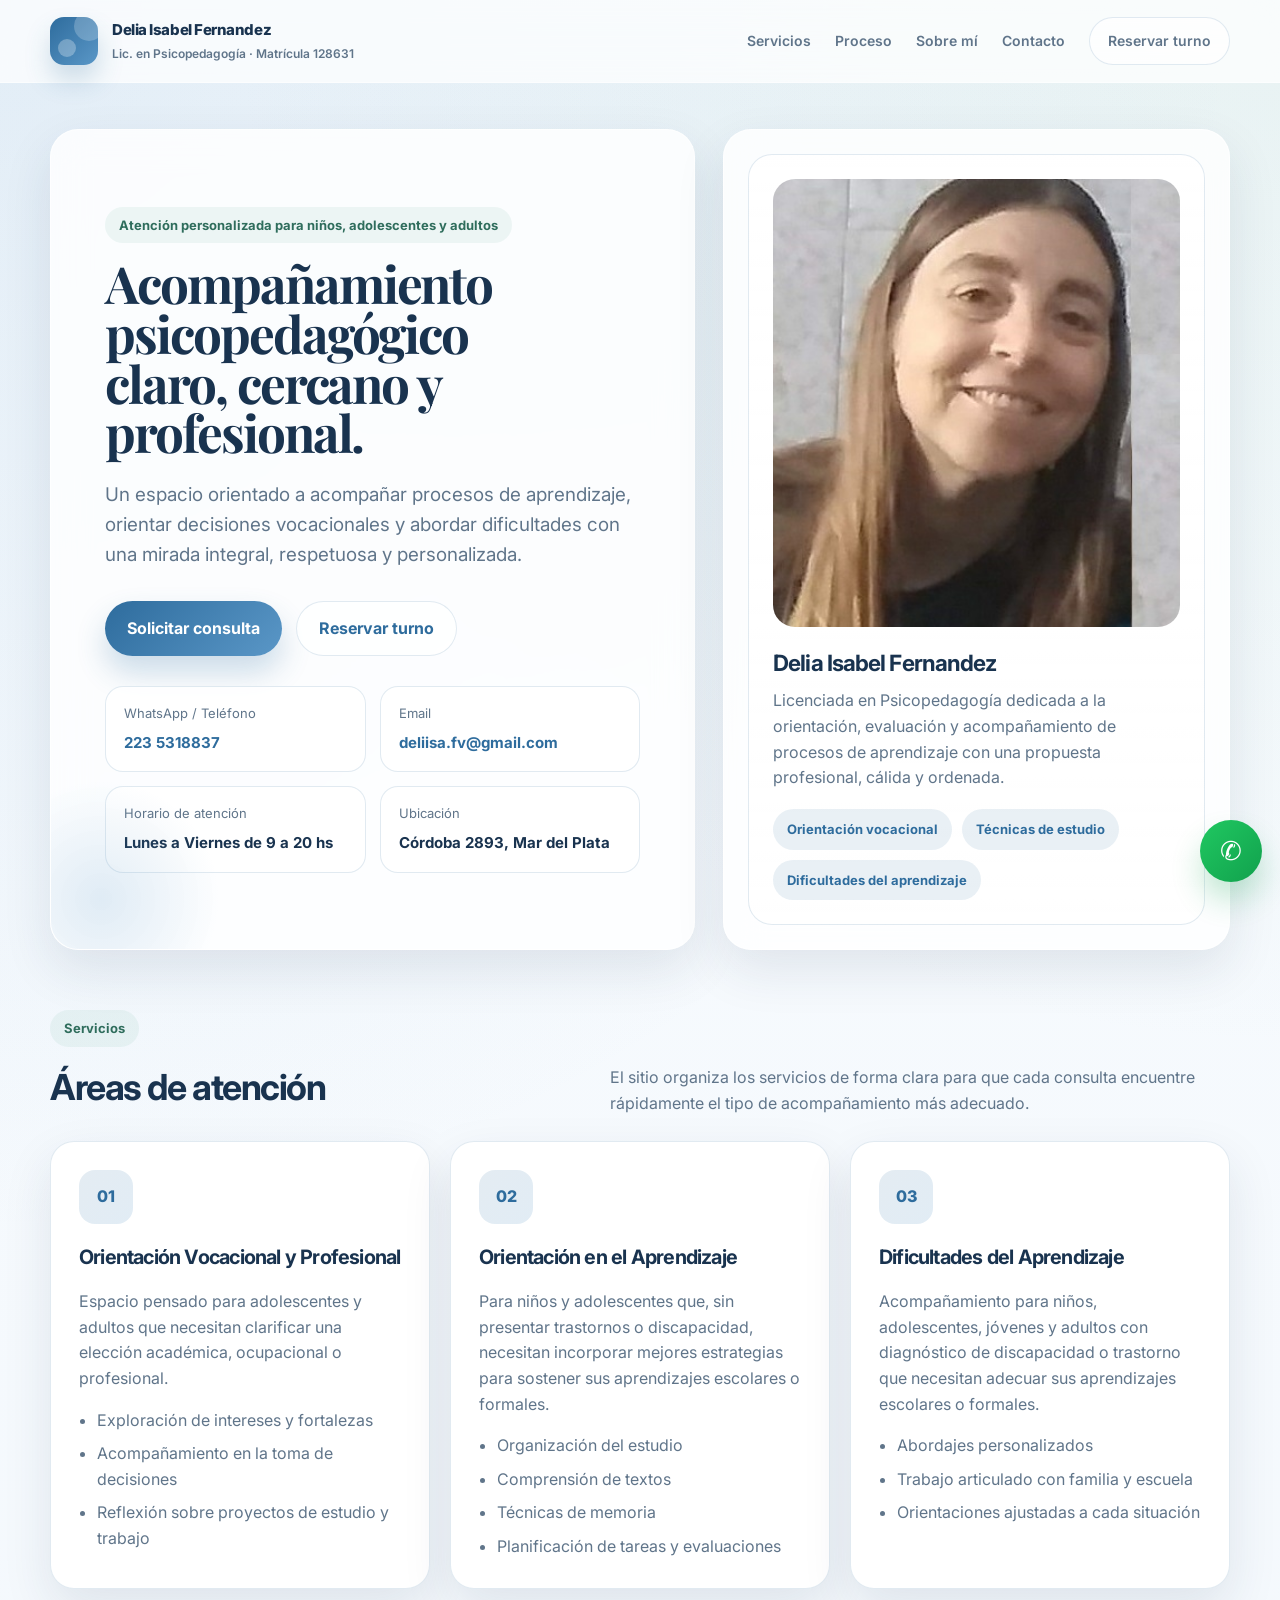
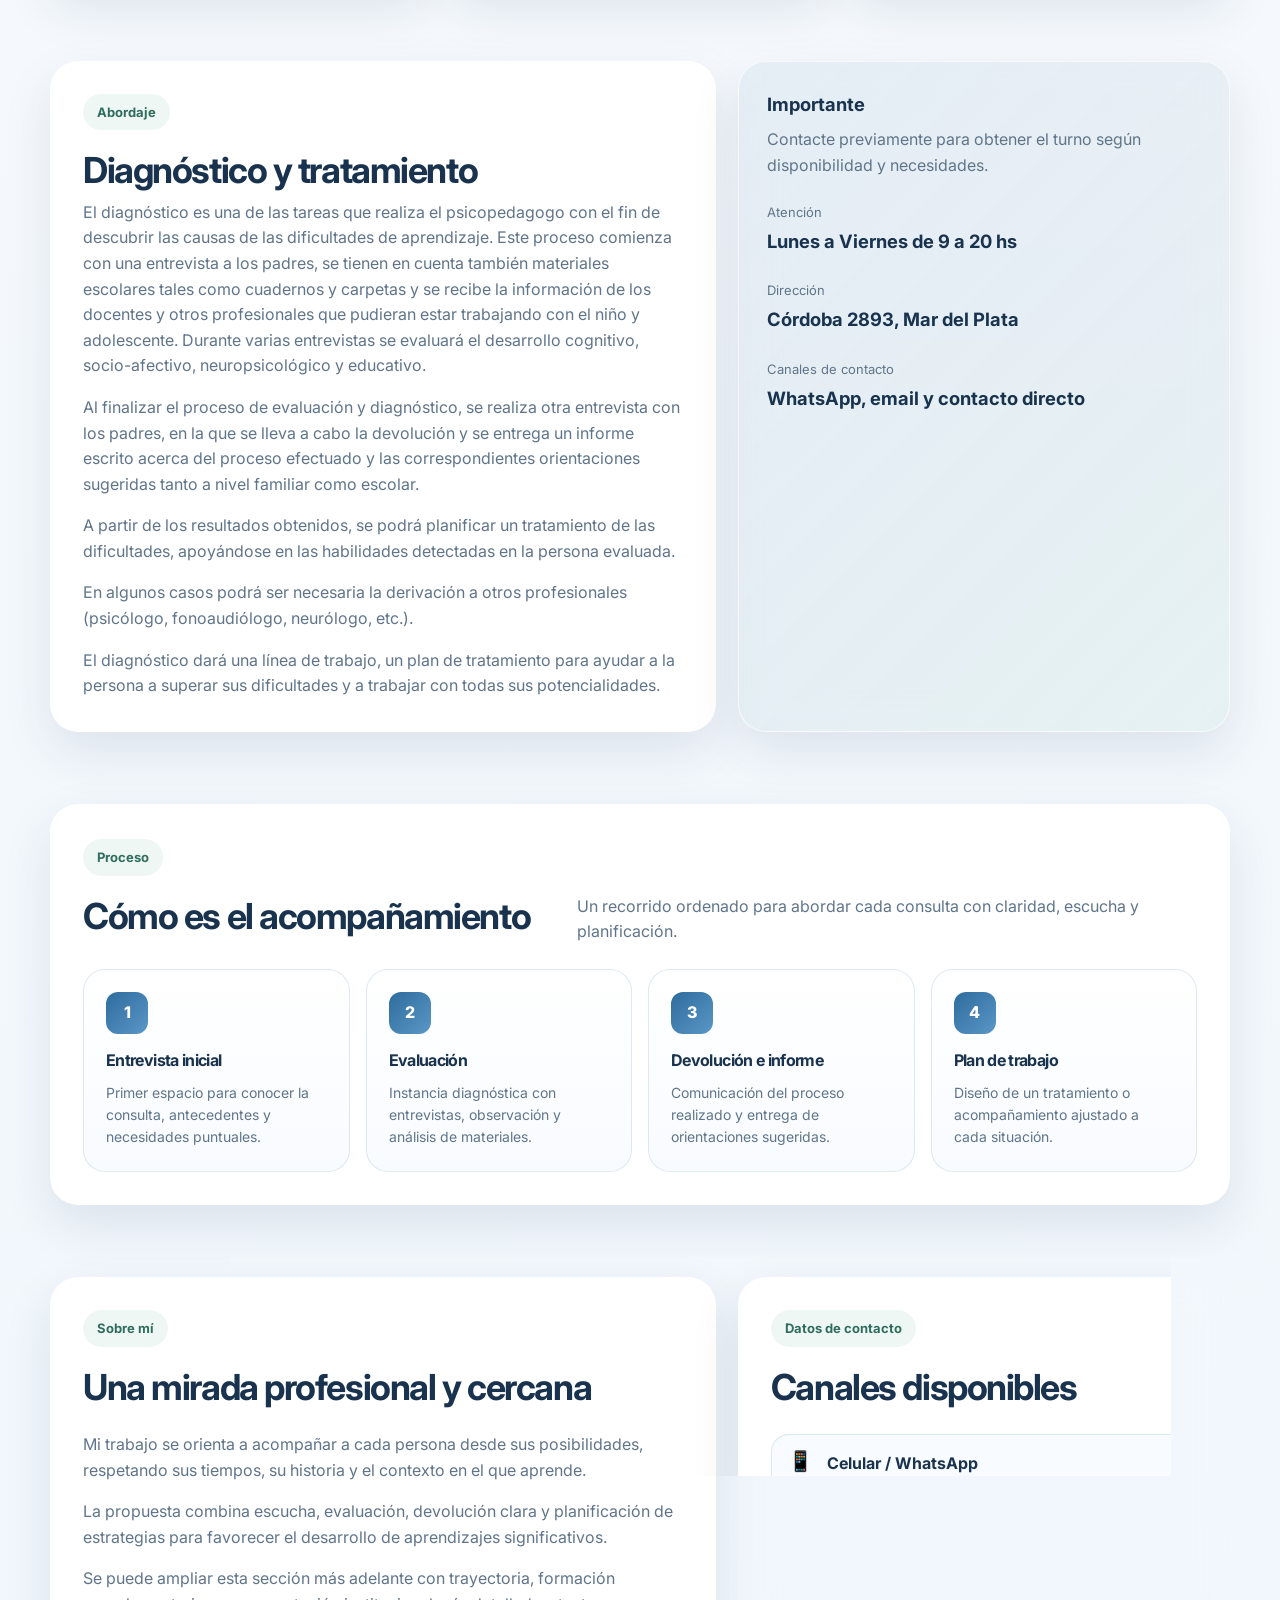
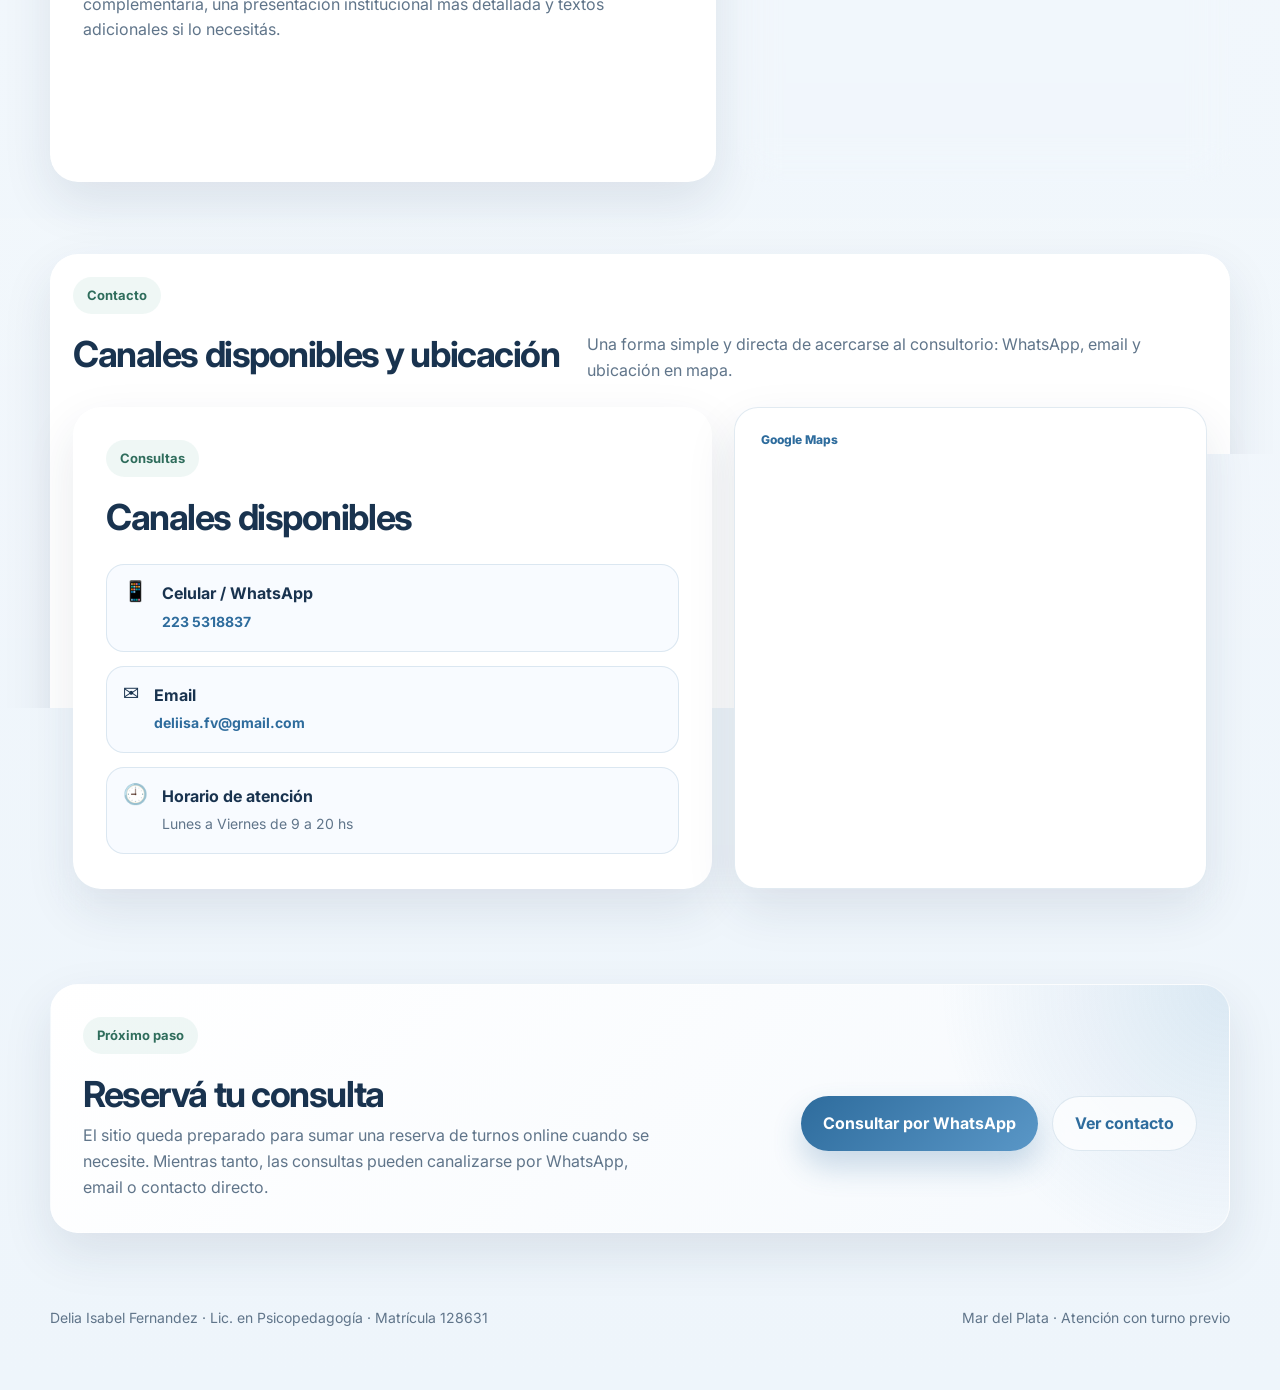
==== index.html @ 18516ccf "Add files via upload" ====
<!DOCTYPE html>
<html lang="es">
<head>
  <meta charset="UTF-8" />
  <meta name="viewport" content="width=device-width, initial-scale=1.0" />
  <title>Delia Isabel Fernandez | Lic. en Psicopedagogía</title>
  <meta name="description" content="Lic. en Psicopedagogía. Orientación vocacional, orientación en el aprendizaje y acompañamiento en dificultades del aprendizaje en Mar del Plata." />
  <link rel="preconnect" href="https://fonts.googleapis.com">
  <link rel="preconnect" href="https://fonts.gstatic.com" crossorigin>
  <link href="https://fonts.googleapis.com/css2?family=Inter:wght@400;500;600;700;800&family=Playfair+Display:wght@600;700&display=swap" rel="stylesheet">
  <link rel="stylesheet" href="style.css" />
</head>
<body>
  <header class="topbar">
    <div class="container topbar__inner">
      <a href="#inicio" class="brand">
        <span class="brand__mark" aria-hidden="true"></span>
        <span class="brand__text">
          <strong>Delia Isabel Fernandez</strong>
          <small>Lic. en Psicopedagogía · Matrícula 128631</small>
        </span>
      </a>

      <nav class="nav">
        <a href="#servicios">Servicios</a>
        <a href="#proceso">Proceso</a>
        <a href="#sobre-mi">Sobre mí</a>
        <a href="#contacto">Contacto</a>
        <a href="#turnos" class="btn-outline btn-outline--sm">Reservar turno</a>
      </nav>

      <button class="menu-toggle" type="button" aria-label="Abrir menú">☰</button>
    </div>

    <div class="mobile-nav">
      <a href="#servicios">Servicios</a>
      <a href="#proceso">Proceso</a>
      <a href="#sobre-mi">Sobre mí</a>
      <a href="#contacto">Contacto</a>
      <a href="#turnos">Reservar turno</a>
    </div>
  </header>

  <main>
    <section class="hero" id="inicio">
      <div class="container hero__grid">
        <div class="hero__content reveal">
          <span class="eyebrow">Atención personalizada para niños, adolescentes y adultos</span>
          <h1>Acompañamiento psicopedagógico claro, cercano y profesional.</h1>
          <p class="lead">
            Un espacio orientado a acompañar procesos de aprendizaje, orientar decisiones vocacionales
            y abordar dificultades con una mirada integral, respetuosa y personalizada.
          </p>

          <div class="hero__actions">
            <a class="btn" href="#contacto">Solicitar consulta</a>
            <a class="btn-outline" id="turnos" href="https://wa.me/542235318837?text=Hola%2C%20quisiera%20consultar%20por%20un%20turno." target="_blank" rel="noopener noreferrer">Reservar turno</a>
          </div>

          <div class="hero__quick">
            <div class="quick-item">
              <span>WhatsApp / Teléfono</span>
              <strong><a href="https://wa.me/542235318837?text=Hola%2C%20quisiera%20hacer%20una%20consulta." target="_blank" rel="noopener noreferrer">223 5318837</a></strong>
            </div>
            <div class="quick-item">
              <span>Email</span>
              <strong><a href="mailto:deliisa.fv@gmail.com">deliisa.fv@gmail.com</a></strong>
            </div>
            <div class="quick-item">
              <span>Horario de atención</span>
              <strong>Lunes a Viernes de 9 a 20 hs</strong>
            </div>
            <div class="quick-item">
              <span>Ubicación</span>
              <strong>Córdoba 2893, Mar del Plata</strong>
            </div>
          </div>
        </div>

        <aside class="hero__card reveal">
          <div class="profile">
            <div class="profile__photo">
              <img src="foto-delia.jpg" alt="Foto de Delia Isabel Fernandez" />
            </div>

            <div>
              <h2>Delia Isabel Fernandez</h2>
              <p>
                Licenciada en Psicopedagogía dedicada a la orientación, evaluación y acompañamiento
                de procesos de aprendizaje con una propuesta profesional, cálida y ordenada.
              </p>
            </div>

            <div class="badges">
              <span class="badge">Orientación vocacional</span>
              <span class="badge">Técnicas de estudio</span>
              <span class="badge">Dificultades del aprendizaje</span>
            </div>
          </div>
        </aside>
      </div>
    </section>

    <section id="servicios" class="section">
      <div class="container">
        <div class="section-head reveal">
          <div>
            <span class="section-kicker">Servicios</span>
            <h2>Áreas de atención</h2>
          </div>
          <p>
            El sitio organiza los servicios de forma clara para que cada consulta encuentre rápidamente
            el tipo de acompañamiento más adecuado.
          </p>
        </div>

        <div class="cards">
          <article class="card reveal">
            <div class="card__icon">01</div>
            <h3>Orientación Vocacional y Profesional</h3>
            <p>
              Espacio pensado para adolescentes y adultos que necesitan clarificar una elección
              académica, ocupacional o profesional.
            </p>
            <ul>
              <li>Exploración de intereses y fortalezas</li>
              <li>Acompañamiento en la toma de decisiones</li>
              <li>Reflexión sobre proyectos de estudio y trabajo</li>
            </ul>
          </article>

          <article class="card reveal">
            <div class="card__icon">02</div>
            <h3>Orientación en el Aprendizaje</h3>
            <p>
              Para niños y adolescentes que, sin presentar trastornos o discapacidad, necesitan
              incorporar mejores estrategias para sostener sus aprendizajes escolares o formales.
            </p>
            <ul>
              <li>Organización del estudio</li>
              <li>Comprensión de textos</li>
              <li>Técnicas de memoria</li>
              <li>Planificación de tareas y evaluaciones</li>
            </ul>
          </article>

          <article class="card reveal">
            <div class="card__icon">03</div>
            <h3>Dificultades del Aprendizaje</h3>
            <p>
              Acompañamiento para niños, adolescentes, jóvenes y adultos con diagnóstico de
              discapacidad o trastorno que necesitan adecuar sus aprendizajes escolares o formales.
            </p>
            <ul>
              <li>Abordajes personalizados</li>
              <li>Trabajo articulado con familia y escuela</li>
              <li>Orientaciones ajustadas a cada situación</li>
            </ul>
          </article>
        </div>
      </div>
    </section>

    <section class="section section--soft">
      <div class="container diagnostico">
        <article class="panel reveal">
          <span class="section-kicker">Abordaje</span>
          <h2>Diagnóstico y tratamiento</h2>

          <p>
            El diagnóstico es una de las tareas que realiza el psicopedagogo con el fin de descubrir
            las causas de las dificultades de aprendizaje. Este proceso comienza con una entrevista a
            los padres, se tienen en cuenta también materiales escolares tales como cuadernos y carpetas
            y se recibe la información de los docentes y otros profesionales que pudieran estar trabajando
            con el niño y adolescente. Durante varias entrevistas se evaluará el desarrollo cognitivo,
            socio-afectivo, neuropsicológico y educativo.
          </p>

          <p>
            Al finalizar el proceso de evaluación y diagnóstico, se realiza otra entrevista con los padres,
            en la que se lleva a cabo la devolución y se entrega un informe escrito acerca del proceso efectuado
            y las correspondientes orientaciones sugeridas tanto a nivel familiar como escolar.
          </p>

          <p>
            A partir de los resultados obtenidos, se podrá planificar un tratamiento de las dificultades,
            apoyándose en las habilidades detectadas en la persona evaluada.
          </p>

          <p>
            En algunos casos podrá ser necesaria la derivación a otros profesionales
            (psicólogo, fonoaudiólogo, neurólogo, etc.).
          </p>

          <p class="mb-0">
            El diagnóstico dará una línea de trabajo, un plan de tratamiento para ayudar a la persona a
            superar sus dificultades y a trabajar con todas sus potencialidades.
          </p>
        </article>

        <aside class="note reveal">
          <strong>Importante</strong>
          <p>
            Contacte previamente para obtener el turno según disponibilidad y necesidades.
          </p>

          <div class="mini-list">
            <div>
              <span>Atención</span>
              <strong>Lunes a Viernes de 9 a 20 hs</strong>
            </div>
            <div>
              <span>Dirección</span>
              <strong>Córdoba 2893, Mar del Plata</strong>
            </div>
            <div>
              <span>Canales de contacto</span>
              <strong>WhatsApp, email y contacto directo</strong>
            </div>
          </div>
        </aside>
      </div>
    </section>

    <section id="proceso" class="section">
      <div class="container process reveal">
        <div class="section-head">
          <div>
            <span class="section-kicker">Proceso</span>
            <h2>Cómo es el acompañamiento</h2>
          </div>
          <p>
            Un recorrido ordenado para abordar cada consulta con claridad, escucha y planificación.
          </p>
        </div>

        <div class="steps">
          <article class="step">
            <div class="step__num">1</div>
            <h3>Entrevista inicial</h3>
            <p>Primer espacio para conocer la consulta, antecedentes y necesidades puntuales.</p>
          </article>
          <article class="step">
            <div class="step__num">2</div>
            <h3>Evaluación</h3>
            <p>Instancia diagnóstica con entrevistas, observación y análisis de materiales.</p>
          </article>
          <article class="step">
            <div class="step__num">3</div>
            <h3>Devolución e informe</h3>
            <p>Comunicación del proceso realizado y entrega de orientaciones sugeridas.</p>
          </article>
          <article class="step">
            <div class="step__num">4</div>
            <h3>Plan de trabajo</h3>
            <p>Diseño de un tratamiento o acompañamiento ajustado a cada situación.</p>
          </article>
        </div>
      </div>
    </section>

    <section id="sobre-mi" class="section">
      <div class="container about-grid">
        <article class="about-card reveal">
          <span class="section-kicker">Sobre mí</span>
          <h2>Una mirada profesional y cercana</h2>
          <p>
            Mi trabajo se orienta a acompañar a cada persona desde sus posibilidades, respetando sus tiempos,
            su historia y el contexto en el que aprende.
          </p>
          <p>
            La propuesta combina escucha, evaluación, devolución clara y planificación de estrategias para
            favorecer el desarrollo de aprendizajes significativos.
          </p>
          <p class="mb-0">
            Se puede ampliar esta sección más adelante con trayectoria, formación complementaria,
            una presentación institucional más detallada y textos adicionales si lo necesitás.
          </p>
        </article>

        <article class="contact-card reveal">
          <span class="section-kicker">Datos de contacto</span>
          <h2>Canales disponibles</h2>
          <div class="contact-list">
            <div class="contact-item">
              <div class="contact-item__icon">📱</div>
              <div>
                <strong>Celular / WhatsApp</strong>
                <span><a href="https://wa.me/542235318837?text=Hola%2C%20quisiera%20hacer%20una%20consulta." target="_blank" rel="noopener noreferrer">223 5318837</a></span>
              </div>
            </div>

            <div class="contact-item">
              <div class="contact-item__icon">✉️</div>
              <div>
                <strong>Email</strong>
                <span><a href="mailto:deliisa.fv@gmail.com">deliisa.fv@gmail.com</a></span>
              </div>
            </div>

            <div class="contact-item">
              <div class="contact-item__icon">📍</div>
              <div>
                <strong>Dirección</strong>
                <span>Córdoba 2893, Mar del Plata, Buenos Aires, Argentina</span>
              </div>
            </div>
          </div>
        </article>
      </div>
    </section>

    <section id="contacto" class="section section--soft">
      <div class="container contact-wrap reveal">
        <div class="section-head">
          <div>
            <span class="section-kicker">Contacto</span>
            <h2>Canales disponibles y ubicación</h2>
          </div>
          <p>
            Una forma simple y directa de acercarse al consultorio: WhatsApp, email y ubicación en mapa.
          </p>
        </div>

        <div class="contact-grid">
          <div class="contact-card contact-card--full">
            <span class="section-kicker">Consultas</span>
            <h2>Canales disponibles</h2>
            <div class="contact-list">
              <div class="contact-item">
                <div class="contact-item__icon">📱</div>
                <div>
                  <strong>Celular / WhatsApp</strong>
                  <span><a href="https://wa.me/542235318837?text=Hola%2C%20quisiera%20hacer%20una%20consulta." target="_blank" rel="noopener noreferrer">223 5318837</a></span>
                </div>
              </div>

              <div class="contact-item">
                <div class="contact-item__icon">✉️</div>
                <div>
                  <strong>Email</strong>
                  <span><a href="mailto:deliisa.fv@gmail.com">deliisa.fv@gmail.com</a></span>
                </div>
              </div>

              <div class="contact-item">
                <div class="contact-item__icon">🕘</div>
                <div>
                  <strong>Horario de atención</strong>
                  <span>Lunes a Viernes de 9 a 20 hs</span>
                </div>
              </div>
            </div>
          </div>

          <div class="map-card">
            <div class="embed-label">Google Maps</div>
            <iframe
              title="Ubicación en Google Maps"
              loading="lazy"
              referrerpolicy="no-referrer-when-downgrade"
              src="https://www.google.com/maps?q=C%C3%B3rdoba%202893%2C%20Mar%20del%20Plata%2C%20Buenos%20Aires%2C%20Argentina&z=16&output=embed">
            </iframe>
          </div>
        </div>
      </div>
    </section>

    <section class="section">
      <div class="container cta reveal">
        <div>
          <span class="section-kicker">Próximo paso</span>
          <h2>Reservá tu consulta</h2>
          <p>
            El sitio queda preparado para sumar una reserva de turnos online cuando se necesite.
            Mientras tanto, las consultas pueden canalizarse por WhatsApp, email o contacto directo.
          </p>
        </div>

        <div class="cta__actions">
          <a class="btn" href="https://wa.me/542235318837?text=Hola%2C%20quisiera%20consultar%20por%20un%20turno." target="_blank" rel="noopener noreferrer">Consultar por WhatsApp</a>
          <a class="btn-outline" href="#contacto">Ver contacto</a>
        </div>
      </div>
    </section>
  </main>

  <footer class="footer">
    <div class="container footer__inner">
      <p>Delia Isabel Fernandez · Lic. en Psicopedagogía · Matrícula 128631</p>
      <p>Mar del Plata · Atención con turno previo</p>
    </div>
  </footer>

  <a class="wa-float" href="https://wa.me/542235318837?text=Hola%2C%20quisiera%20hacer%20una%20consulta." target="_blank" rel="noopener noreferrer" aria-label="WhatsApp">
    ✆
  </a>

  <script src="script.js"></script>
</body>
</html>
---- style.css ----
:root {
  --bg: #f6f9fd;
  --bg-soft: #eef4fb;
  --surface: rgba(255, 255, 255, 0.82);
  --surface-strong: #ffffff;
  --text: #19334f;
  --muted: #60758a;
  --primary: #2e6c9d;
  --primary-2: #5a97c7;
  --accent: #9dcabf;
  --border: rgba(46, 108, 157, 0.14);
  --shadow: 0 20px 50px rgba(25, 51, 79, 0.10);
  --radius-xl: 28px;
  --radius-lg: 22px;
  --radius-md: 16px;
  --container: 1180px;
}

* { box-sizing: border-box; }
html { scroll-behavior: smooth; }

body {
  margin: 0;
  font-family: "Inter", system-ui, sans-serif;
  color: var(--text);
  line-height: 1.6;
  background:
    radial-gradient(circle at top left, rgba(90, 151, 199, 0.14), transparent 26%),
    radial-gradient(circle at top right, rgba(157, 202, 191, 0.18), transparent 22%),
    linear-gradient(180deg, #f8fbfe 0%, #eef5fb 100%);
  overflow-x: hidden;
}

img { max-width: 100%; display: block; }
a { color: inherit; text-decoration: none; }

.container {
  width: min(calc(100% - 32px), var(--container));
  margin: 0 auto;
}

.topbar {
  position: sticky;
  top: 0;
  z-index: 90;
  backdrop-filter: blur(18px);
  background: rgba(255, 255, 255, 0.72);
  border-bottom: 1px solid rgba(255, 255, 255, 0.5);
}

.topbar__inner {
  min-height: 82px;
  display: flex;
  align-items: center;
  justify-content: space-between;
  gap: 18px;
}

.brand {
  display: flex;
  align-items: center;
  gap: 14px;
}

.brand__mark {
  width: 48px;
  height: 48px;
  border-radius: 14px;
  background: linear-gradient(135deg, var(--primary), var(--primary-2));
  box-shadow: 0 15px 26px rgba(46, 108, 157, 0.22);
  position: relative;
  overflow: hidden;
  flex: 0 0 auto;
}

.brand__mark::before,
.brand__mark::after {
  content: "";
  position: absolute;
  border-radius: 999px;
  background: rgba(255, 255, 255, 0.82);
}

.brand__mark::before {
  width: 30px;
  height: 30px;
  right: -6px;
  top: -6px;
  opacity: 0.26;
}

.brand__mark::after {
  width: 18px;
  height: 18px;
  left: 8px;
  bottom: 8px;
  opacity: 0.34;
}

.brand__text strong {
  display: block;
  font-size: 15px;
  font-weight: 800;
  letter-spacing: -0.03em;
}

.brand__text small {
  display: block;
  margin-top: 2px;
  color: var(--muted);
  font-weight: 600;
  font-size: 12px;
}

.nav {
  display: flex;
  align-items: center;
  gap: 24px;
}

.nav a {
  color: var(--muted);
  font-size: 14px;
  font-weight: 600;
  transition: color 0.25s ease, transform 0.25s ease;
}

.nav a:hover {
  color: var(--primary);
  transform: translateY(-1px);
}

.menu-toggle {
  display: none;
  border: 0;
  background: rgba(46, 108, 157, 0.08);
  color: var(--primary);
  width: 44px;
  height: 44px;
  border-radius: 14px;
  font-size: 22px;
  cursor: pointer;
}

.mobile-nav {
  display: none;
  padding: 0 16px 16px;
  gap: 10px;
  flex-direction: column;
}

.mobile-nav a {
  padding: 12px 14px;
  border-radius: 14px;
  background: rgba(255, 255, 255, 0.7);
  color: var(--muted);
  font-weight: 600;
  border: 1px solid var(--border);
}

.mobile-nav.is-open { display: flex; }

.hero { padding: 46px 0 24px; }

.hero__grid {
  display: grid;
  grid-template-columns: 1.12fr 0.88fr;
  gap: 28px;
  align-items: stretch;
}

.hero__content,
.hero__card,
.panel,
.process,
.about-card,
.contact-card,
.contact-wrap,
.cta,
.note {
  border-radius: var(--radius-xl);
  border: 1px solid rgba(255, 255, 255, 0.66);
  box-shadow: var(--shadow);
  backdrop-filter: blur(18px);
}

.hero__content,
.hero__card {
  background: var(--surface);
}

.hero__content {
  padding: 54px;
  position: relative;
  overflow: hidden;
  min-height: 610px;
  display: flex;
  flex-direction: column;
  justify-content: center;
}

.hero__content::before {
  content: "";
  position: absolute;
  width: 240px;
  height: 240px;
  left: -70px;
  bottom: -70px;
  background: radial-gradient(circle, rgba(90, 151, 199, 0.18), transparent 70%);
  pointer-events: none;
}

.hero__card { padding: 24px; }

.eyebrow,
.section-kicker {
  display: inline-flex;
  align-items: center;
  width: fit-content;
  gap: 8px;
  border-radius: 999px;
  padding: 8px 14px;
  background: rgba(157, 202, 191, 0.16);
  color: #2f6d5c;
  font-weight: 700;
  font-size: 13px;
}

.section-kicker { margin-bottom: 12px; }

h1, h2, h3 { letter-spacing: -0.04em; }

h1 {
  margin: 16px 0 0;
  font-family: "Playfair Display", serif;
  font-size: clamp(2.3rem, 4vw, 4.5rem);
  line-height: 0.97;
  max-width: 11ch;
}

.lead {
  margin: 22px 0 0;
  font-size: clamp(1rem, 1.5vw, 1.18rem);
  color: var(--muted);
  max-width: 61ch;
}

.hero__actions,
.cta__actions {
  display: flex;
  flex-wrap: wrap;
  gap: 14px;
  margin-top: 30px;
}

.btn,
.btn-outline {
  display: inline-flex;
  justify-content: center;
  align-items: center;
  gap: 10px;
  padding: 14px 22px;
  border-radius: 999px;
  font-weight: 700;
  transition: transform 0.25s ease, box-shadow 0.25s ease, background 0.25s ease;
  cursor: pointer;
}

.btn {
  color: #fff;
  background: linear-gradient(135deg, var(--primary), var(--primary-2));
  box-shadow: 0 16px 30px rgba(46, 108, 157, 0.24);
}

.btn-outline {
  color: var(--primary);
  border: 1px solid var(--border);
  background: rgba(255, 255, 255, 0.7);
}

.btn:hover,
.btn-outline:hover { transform: translateY(-2px); }

.btn-outline--sm { padding: 12px 18px; }

.hero__quick {
  display: grid;
  grid-template-columns: repeat(2, minmax(0, 1fr));
  gap: 14px;
  margin-top: 30px;
}

.quick-item {
  background: rgba(255, 255, 255, 0.74);
  border: 1px solid var(--border);
  border-radius: 18px;
  padding: 16px 18px;
}

.quick-item span {
  display: block;
  color: var(--muted);
  font-size: 13px;
  margin-bottom: 6px;
}

.quick-item strong {
  font-size: 15px;
  line-height: 1.4;
}

.quick-item a,
.contact-item a {
  color: var(--primary);
  font-weight: 700;
}

.profile {
  height: 100%;
  border-radius: 24px;
  border: 1px solid var(--border);
  background: linear-gradient(180deg, rgba(255,255,255,0.9), rgba(255,255,255,0.78));
  padding: 24px;
  display: flex;
  flex-direction: column;
  gap: 18px;
}

.profile__photo {
  aspect-ratio: 4 / 4.4;
  border-radius: 22px;
  overflow: hidden;
  background: linear-gradient(180deg, rgba(46,108,157,0.10), rgba(157,202,191,0.10));
}

.profile__photo img {
  width: 100%;
  height: 100%;
  object-fit: cover;
}

.profile h2 {
  margin: 0;
  font-size: 1.4rem;
}

.profile p {
  margin: 8px 0 0;
  color: var(--muted);
}

.badges {
  display: flex;
  flex-wrap: wrap;
  gap: 10px;
}

.badge {
  padding: 10px 14px;
  border-radius: 999px;
  font-size: 13px;
  font-weight: 700;
  color: var(--primary);
  background: rgba(46, 108, 157, 0.10);
}

.section { padding: 36px 0; }

.section--soft {
  background: linear-gradient(180deg, rgba(255,255,255,0.08), rgba(255,255,255,0));
}

.section-head {
  display: flex;
  justify-content: space-between;
  align-items: end;
  gap: 20px;
  margin-bottom: 24px;
}

.section-head h2,
.panel h2,
.about-card h2,
.contact-card h2,
.cta h2 {
  margin: 0;
  font-size: clamp(1.85rem, 2.8vw, 2.8rem);
}

.section-head p {
  margin: 0;
  color: var(--muted);
  max-width: 62ch;
}

.cards {
  display: grid;
  grid-template-columns: repeat(3, minmax(0, 1fr));
  gap: 20px;
}

.card {
  background: var(--surface-strong);
  border: 1px solid var(--border);
  border-radius: 24px;
  box-shadow: var(--shadow);
  padding: 28px;
  transition: transform 0.28s ease, box-shadow 0.28s ease;
}

.card:hover {
  transform: translateY(-6px);
  box-shadow: 0 22px 48px rgba(25, 51, 79, 0.12);
}

.card__icon {
  width: 54px;
  height: 54px;
  border-radius: 16px;
  display: grid;
  place-items: center;
  margin-bottom: 18px;
  background: linear-gradient(135deg, rgba(46,108,157,0.13), rgba(90,151,199,0.18));
  color: var(--primary);
  font-weight: 800;
}

.card h3 {
  margin: 0 0 10px;
  font-size: 1.24rem;
}

.card p,
.card li,
.panel p,
.about-card p,
.contact-card p,
.cta p,
.note p {
  color: var(--muted);
}

.card ul {
  margin: 14px 0 0;
  padding-left: 18px;
  display: grid;
  gap: 8px;
}

.diagnostico,
.about-grid,
.contact-grid {
  display: grid;
  grid-template-columns: 1.15fr 0.85fr;
  gap: 22px;
}

.panel,
.process,
.about-card,
.contact-card,
.contact-wrap,
.cta,
.note {
  background: var(--surface-strong);
}

.panel,
.process,
.about-card,
.contact-card,
.cta { padding: 32px; }

.panel p { margin: 0 0 16px; }

.note {
  background: linear-gradient(135deg, rgba(46,108,157,0.08), rgba(157,202,191,0.14));
  padding: 28px;
}

.note strong {
  display: block;
  font-size: 1.15rem;
  margin-bottom: 8px;
}

.note p {
  margin: 0;
}

.mini-list {
  display: grid;
  gap: 16px;
  margin-top: 24px;
}

.mini-list span {
  display: block;
  color: var(--muted);
  font-size: 13px;
  margin-bottom: 4px;
}

.process { padding-top: 34px; }

.steps {
  display: grid;
  grid-template-columns: repeat(4, minmax(0, 1fr));
  gap: 16px;
  margin-top: 20px;
}

.step {
  padding: 22px;
  border-radius: 22px;
  background: linear-gradient(180deg, #ffffff, #f8fbff);
  border: 1px solid var(--border);
}

.step__num {
  width: 42px;
  height: 42px;
  border-radius: 12px;
  display: grid;
  place-items: center;
  background: linear-gradient(135deg, var(--primary), var(--primary-2));
  color: white;
  font-weight: 800;
  margin-bottom: 14px;
}

.step h3 {
  margin: 0 0 8px;
  font-size: 1rem;
}

.step p {
  margin: 0;
  color: var(--muted);
  font-size: 14px;
}

.contact-list {
  display: grid;
  gap: 14px;
  margin-top: 18px;
}

.contact-item {
  display: flex;
  gap: 14px;
  align-items: start;
  padding: 16px;
  border-radius: 18px;
  background: #f8fbff;
  border: 1px solid var(--border);
}

.contact-item__icon {
  font-size: 20px;
  line-height: 1;
}

.contact-item strong {
  display: block;
  margin-bottom: 2px;
}

.contact-item span {
  color: var(--muted);
  font-size: 14px;
}

.contact-wrap { padding: 22px; }

.map-card {
  position: relative;
  border-radius: 24px;
  overflow: hidden;
  border: 1px solid var(--border);
  box-shadow: var(--shadow);
  background: white;
}

.contact-card--full {
  height: 100%;
}

.embed-label {
  position: absolute;
  top: 14px;
  left: 14px;
  z-index: 2;
  padding: 8px 12px;
  border-radius: 999px;
  background: rgba(255,255,255,0.92);
  color: var(--primary);
  font-size: 12px;
  font-weight: 800;
}

.map-card iframe {
  width: 100%;
  height: 100%;
  min-height: 480px;
  border: 0;
  display: block;
}

.cta {
  display: flex;
  justify-content: space-between;
  align-items: center;
  gap: 24px;
  background:
    radial-gradient(circle at right top, rgba(90,151,199,0.18), transparent 24%),
    linear-gradient(135deg, #ffffff, #f5f9fd);
}

.cta p {
  margin: 0;
  max-width: 58ch;
}

.footer { padding: 24px 0 46px; }

.footer__inner {
  display: flex;
  justify-content: space-between;
  gap: 18px;
  flex-wrap: wrap;
  color: var(--muted);
  font-size: 14px;
}

.reveal {
  opacity: 0;
  transform: translateY(28px);
  transition: opacity 0.75s ease, transform 0.75s ease;
}

.reveal.is-visible {
  opacity: 1;
  transform: translateY(0);
}

.wa-float {
  position: fixed;
  right: 18px;
  bottom: 18px;
  width: 62px;
  height: 62px;
  border-radius: 50%;
  z-index: 60;
  background: linear-gradient(135deg, #20c861, #11a14d);
  color: white;
  display: grid;
  place-items: center;
  font-size: 26px;
  box-shadow: 0 18px 30px rgba(17, 161, 77, 0.24);
}

.mb-0 { margin-bottom: 0 !important; }

@media (max-width: 1080px) {
  .hero__grid,
  .cards,
  .diagnostico,
  .about-grid,
  .contact-grid,
  .steps {
    grid-template-columns: 1fr;
  }

  .hero__content { min-height: auto; }

  .map-card iframe { min-height: 420px; }

  .cta {
    flex-direction: column;
    align-items: flex-start;
  }
}

@media (max-width: 860px) {
  .nav { display: none; }

  .menu-toggle {
    display: inline-grid;
    place-items: center;
  }

  .hero__content,
  .hero__card,
  .panel,
  .process,
  .about-card,
  .contact-card,
  .cta,
  .note { padding: 24px; }

  .section-head {
    flex-direction: column;
    align-items: flex-start;
  }
}

@media (max-width: 640px) {
  .hero { padding-top: 24px; }

  .topbar__inner { min-height: 74px; }

  .hero__quick { grid-template-columns: 1fr; }

  h1 { max-width: 100%; }

  .btn,
  .btn-outline { width: 100%; }

  .hero__actions,
  .cta__actions { flex-direction: column; }

  .footer__inner { flex-direction: column; }

  .map-card iframe { min-height: 360px; }
}
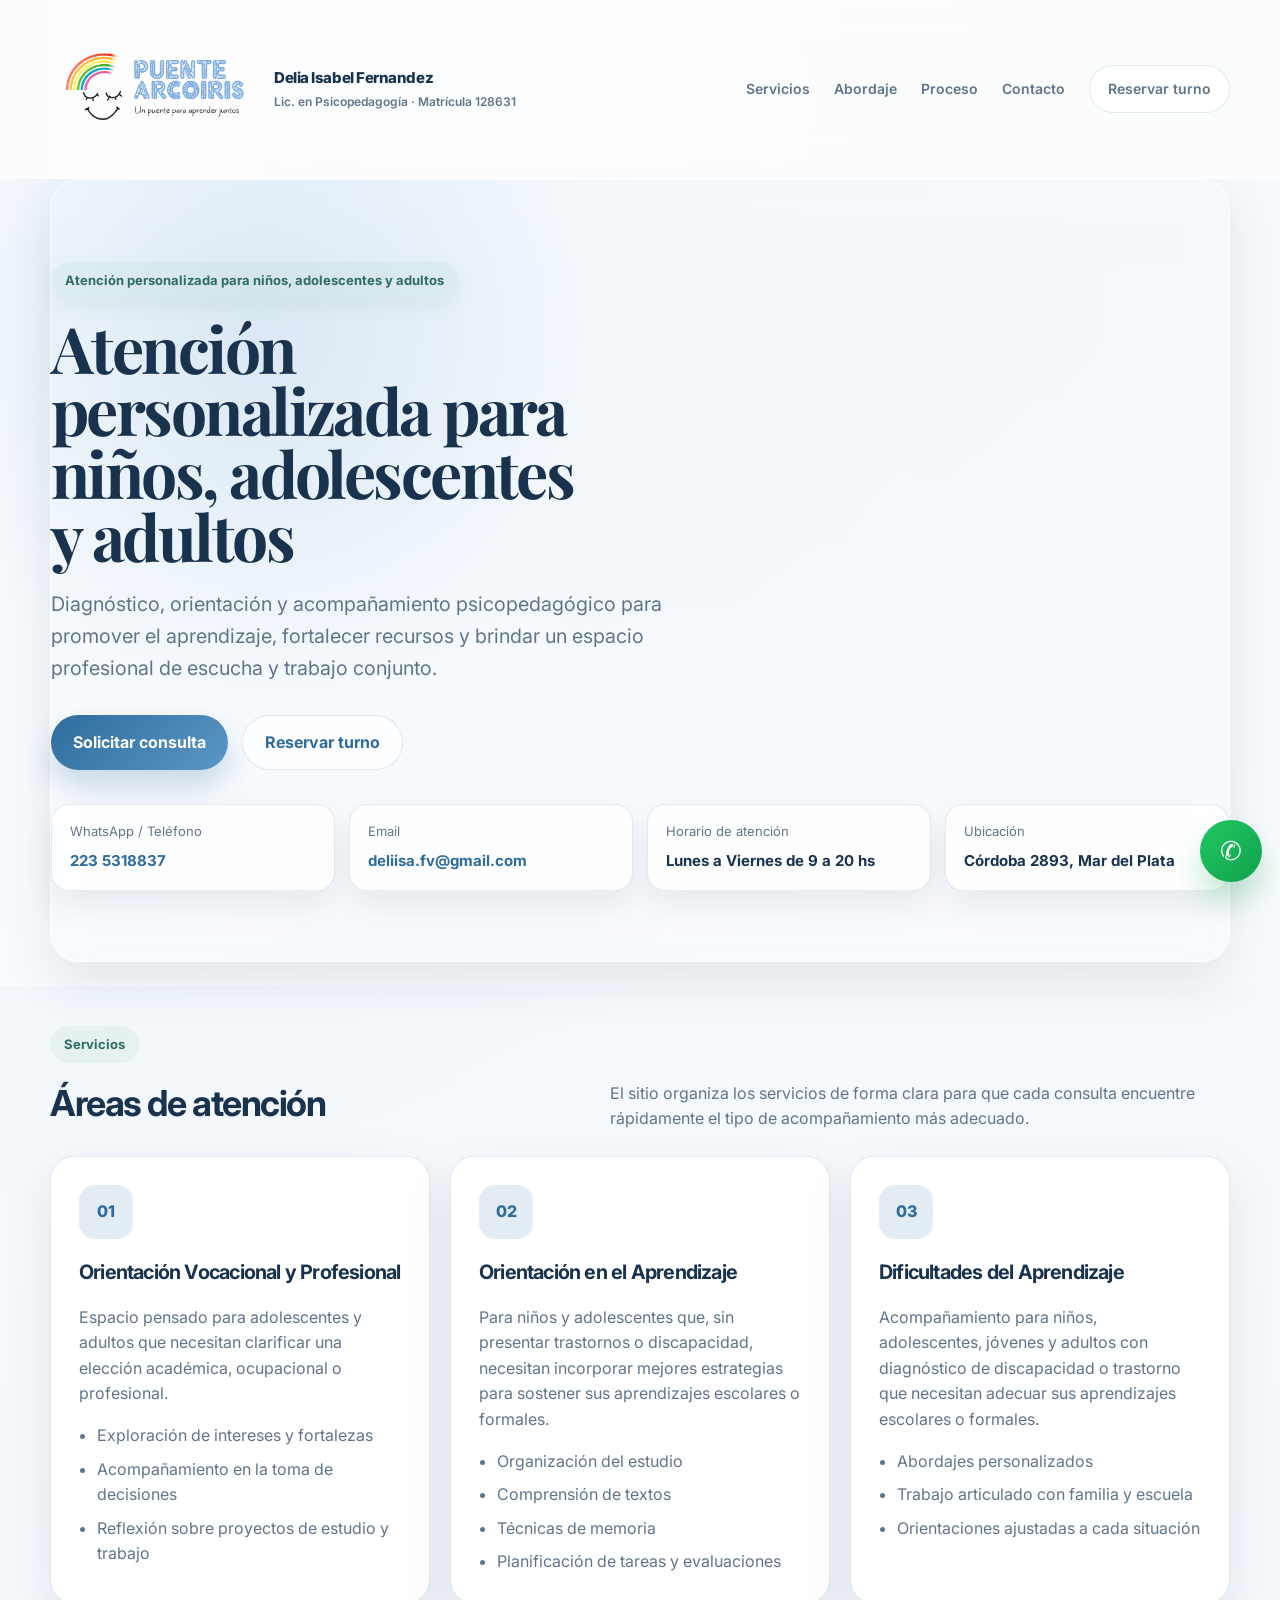
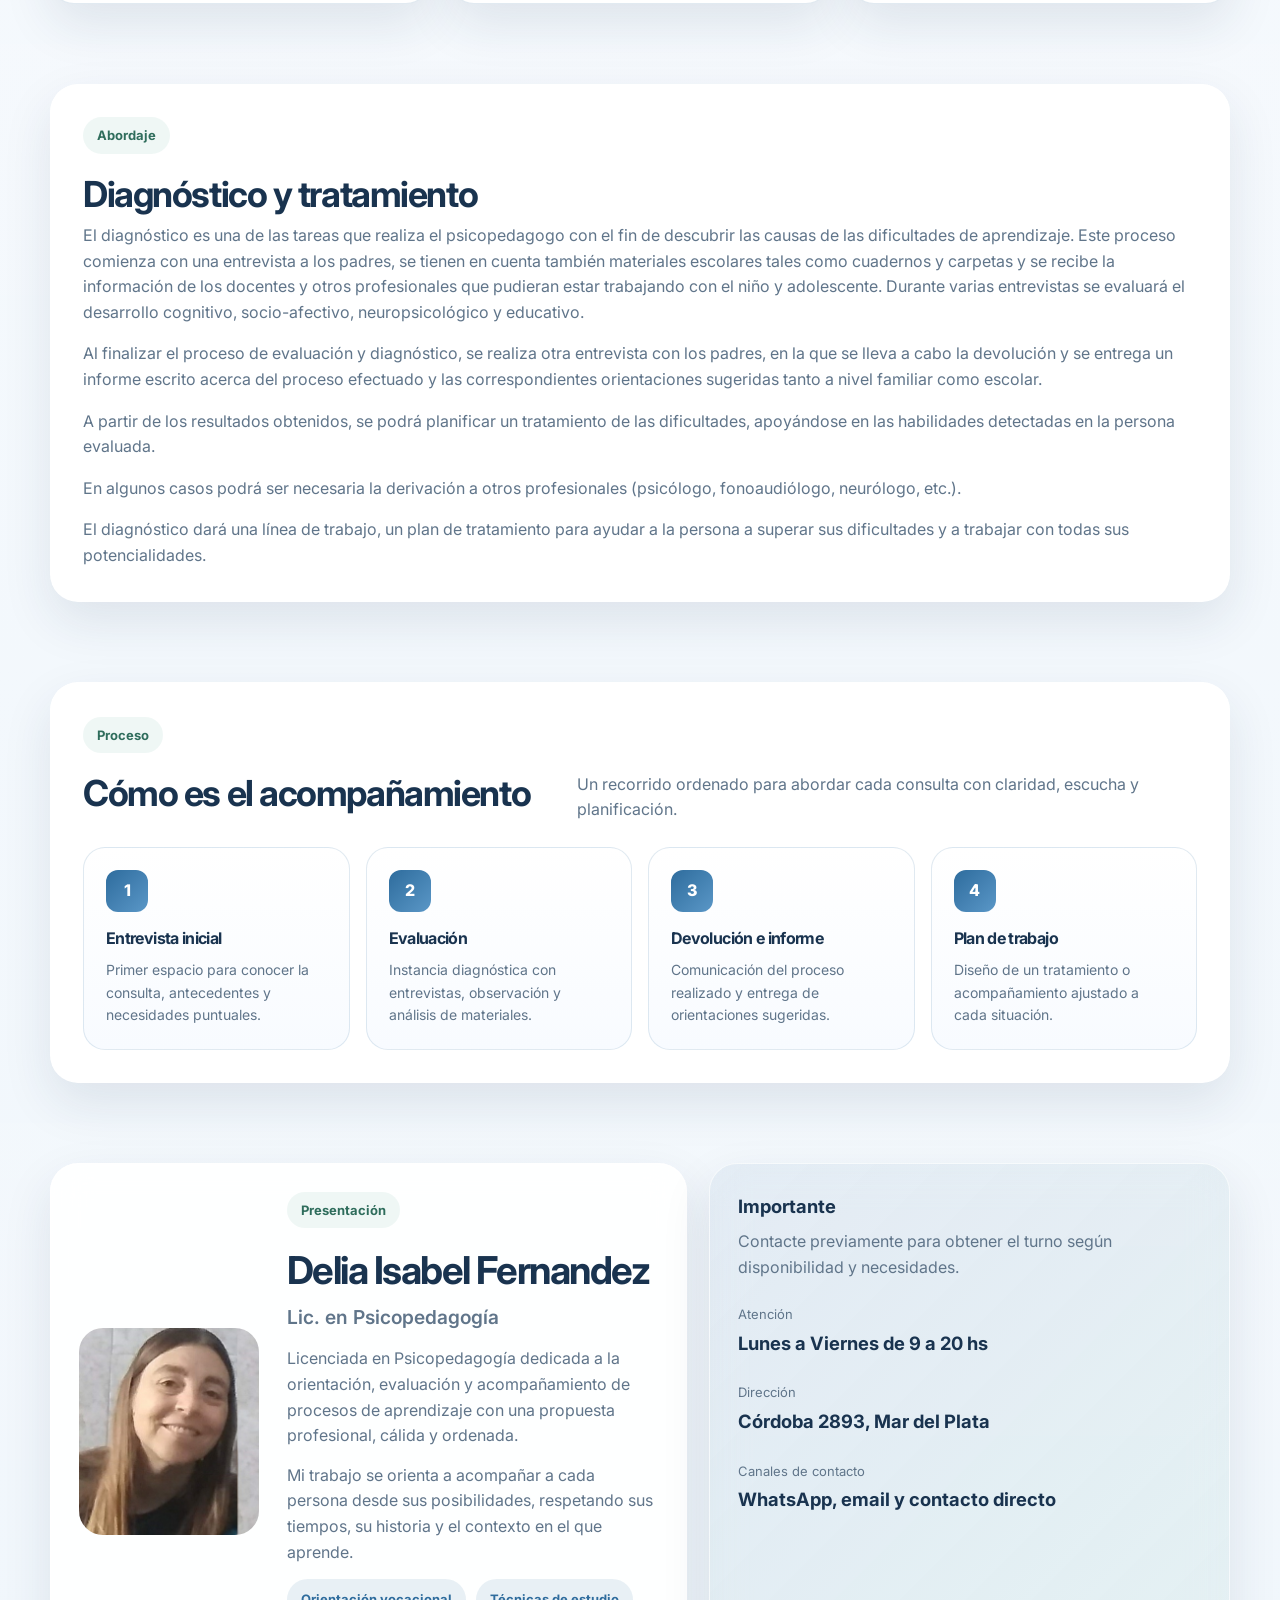
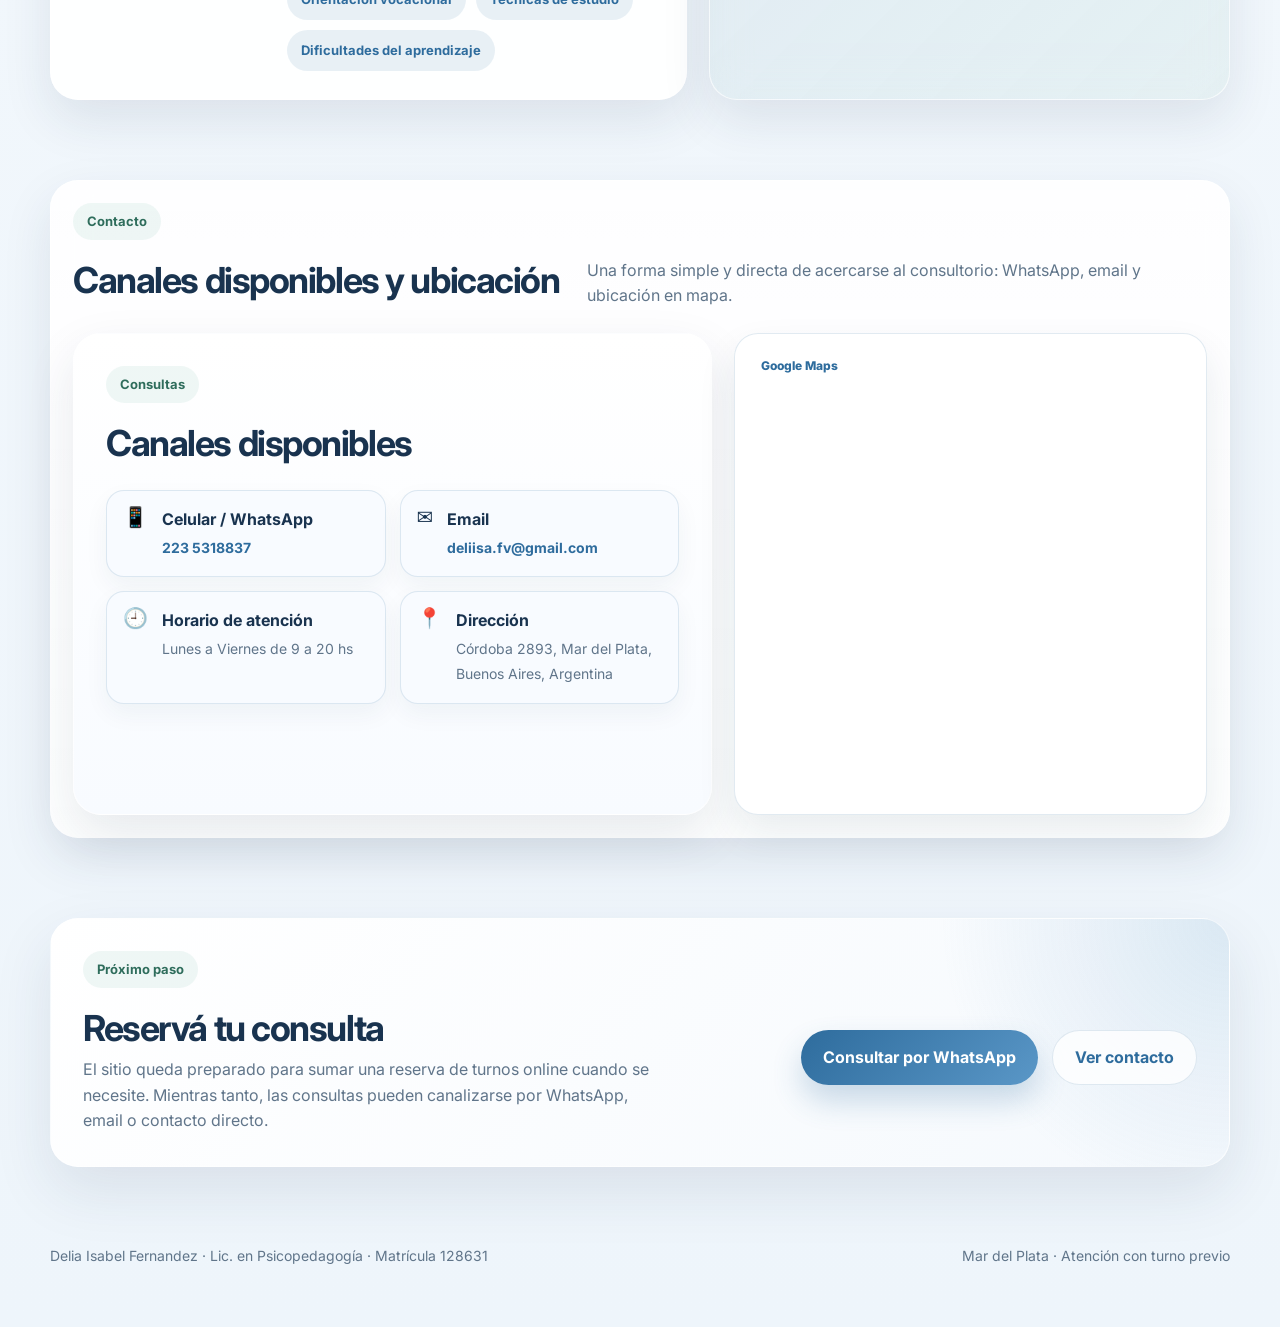
==== commit 42460982: "Add files via upload" ====
--- a/index.html
+++ b/index.html
@@ -14,7 +14,7 @@
   <header class="topbar">
     <div class="container topbar__inner">
       <a href="#inicio" class="brand">
-        <span class="brand__mark" aria-hidden="true"></span>
+        <img class="brand__logo" src="logo-puente-arcoiris.png" alt="Logo Puente Arcoiris" />
         <span class="brand__text">
           <strong>Delia Isabel Fernandez</strong>
           <small>Lic. en Psicopedagogía · Matrícula 128631</small>
@@ -23,8 +23,8 @@
 
       <nav class="nav">
         <a href="#servicios">Servicios</a>
+        <a href="#abordaje">Abordaje</a>
         <a href="#proceso">Proceso</a>
-        <a href="#sobre-mi">Sobre mí</a>
         <a href="#contacto">Contacto</a>
         <a href="#turnos" class="btn-outline btn-outline--sm">Reservar turno</a>
       </nav>
@@ -34,22 +34,24 @@
 
     <div class="mobile-nav">
       <a href="#servicios">Servicios</a>
+      <a href="#abordaje">Abordaje</a>
       <a href="#proceso">Proceso</a>
-      <a href="#sobre-mi">Sobre mí</a>
       <a href="#contacto">Contacto</a>
       <a href="#turnos">Reservar turno</a>
     </div>
   </header>
 
   <main>
-    <section class="hero" id="inicio">
-      <div class="container hero__grid">
-        <div class="hero__content reveal">
+    <section class="hero hero--full" id="inicio">
+      <div class="hero__backdrop"></div>
+      <div class="hero__overlay"></div>
+      <div class="container">
+        <div class="hero__content hero__content--full reveal">
           <span class="eyebrow">Atención personalizada para niños, adolescentes y adultos</span>
-          <h1>Acompañamiento psicopedagógico claro, cercano y profesional.</h1>
+          <h1>Atención personalizada para niños, adolescentes y adultos</h1>
           <p class="lead">
-            Un espacio orientado a acompañar procesos de aprendizaje, orientar decisiones vocacionales
-            y abordar dificultades con una mirada integral, respetuosa y personalizada.
+            Diagnóstico, orientación y acompañamiento psicopedagógico para promover el aprendizaje,
+            fortalecer recursos y brindar un espacio profesional de escucha y trabajo conjunto.
           </p>
 
           <div class="hero__actions">
@@ -76,28 +78,6 @@
             </div>
           </div>
         </div>
-
-        <aside class="hero__card reveal">
-          <div class="profile">
-            <div class="profile__photo">
-              <img src="foto-delia.jpg" alt="Foto de Delia Isabel Fernandez" />
-            </div>
-
-            <div>
-              <h2>Delia Isabel Fernandez</h2>
-              <p>
-                Licenciada en Psicopedagogía dedicada a la orientación, evaluación y acompañamiento
-                de procesos de aprendizaje con una propuesta profesional, cálida y ordenada.
-              </p>
-            </div>
-
-            <div class="badges">
-              <span class="badge">Orientación vocacional</span>
-              <span class="badge">Técnicas de estudio</span>
-              <span class="badge">Dificultades del aprendizaje</span>
-            </div>
-          </div>
-        </aside>
       </div>
     </section>
 
@@ -118,10 +98,7 @@
           <article class="card reveal">
             <div class="card__icon">01</div>
             <h3>Orientación Vocacional y Profesional</h3>
-            <p>
-              Espacio pensado para adolescentes y adultos que necesitan clarificar una elección
-              académica, ocupacional o profesional.
-            </p>
+            <p>Espacio pensado para adolescentes y adultos que necesitan clarificar una elección académica, ocupacional o profesional.</p>
             <ul>
               <li>Exploración de intereses y fortalezas</li>
               <li>Acompañamiento en la toma de decisiones</li>
@@ -132,10 +109,7 @@
           <article class="card reveal">
             <div class="card__icon">02</div>
             <h3>Orientación en el Aprendizaje</h3>
-            <p>
-              Para niños y adolescentes que, sin presentar trastornos o discapacidad, necesitan
-              incorporar mejores estrategias para sostener sus aprendizajes escolares o formales.
-            </p>
+            <p>Para niños y adolescentes que, sin presentar trastornos o discapacidad, necesitan incorporar mejores estrategias para sostener sus aprendizajes escolares o formales.</p>
             <ul>
               <li>Organización del estudio</li>
               <li>Comprensión de textos</li>
@@ -147,10 +121,7 @@
           <article class="card reveal">
             <div class="card__icon">03</div>
             <h3>Dificultades del Aprendizaje</h3>
-            <p>
-              Acompañamiento para niños, adolescentes, jóvenes y adultos con diagnóstico de
-              discapacidad o trastorno que necesitan adecuar sus aprendizajes escolares o formales.
-            </p>
+            <p>Acompañamiento para niños, adolescentes, jóvenes y adultos con diagnóstico de discapacidad o trastorno que necesitan adecuar sus aprendizajes escolares o formales.</p>
             <ul>
               <li>Abordajes personalizados</li>
               <li>Trabajo articulado con familia y escuela</li>
@@ -161,64 +132,17 @@
       </div>
     </section>
 
-    <section class="section section--soft">
-      <div class="container diagnostico">
-        <article class="panel reveal">
+    <section id="abordaje" class="section section--soft">
+      <div class="container">
+        <article class="panel reveal panel--full">
           <span class="section-kicker">Abordaje</span>
           <h2>Diagnóstico y tratamiento</h2>
-
-          <p>
-            El diagnóstico es una de las tareas que realiza el psicopedagogo con el fin de descubrir
-            las causas de las dificultades de aprendizaje. Este proceso comienza con una entrevista a
-            los padres, se tienen en cuenta también materiales escolares tales como cuadernos y carpetas
-            y se recibe la información de los docentes y otros profesionales que pudieran estar trabajando
-            con el niño y adolescente. Durante varias entrevistas se evaluará el desarrollo cognitivo,
-            socio-afectivo, neuropsicológico y educativo.
-          </p>
-
-          <p>
-            Al finalizar el proceso de evaluación y diagnóstico, se realiza otra entrevista con los padres,
-            en la que se lleva a cabo la devolución y se entrega un informe escrito acerca del proceso efectuado
-            y las correspondientes orientaciones sugeridas tanto a nivel familiar como escolar.
-          </p>
-
-          <p>
-            A partir de los resultados obtenidos, se podrá planificar un tratamiento de las dificultades,
-            apoyándose en las habilidades detectadas en la persona evaluada.
-          </p>
-
-          <p>
-            En algunos casos podrá ser necesaria la derivación a otros profesionales
-            (psicólogo, fonoaudiólogo, neurólogo, etc.).
-          </p>
-
-          <p class="mb-0">
-            El diagnóstico dará una línea de trabajo, un plan de tratamiento para ayudar a la persona a
-            superar sus dificultades y a trabajar con todas sus potencialidades.
-          </p>
+          <p>El diagnóstico es una de las tareas que realiza el psicopedagogo con el fin de descubrir las causas de las dificultades de aprendizaje. Este proceso comienza con una entrevista a los padres, se tienen en cuenta también materiales escolares tales como cuadernos y carpetas y se recibe la información de los docentes y otros profesionales que pudieran estar trabajando con el niño y adolescente. Durante varias entrevistas se evaluará el desarrollo cognitivo, socio-afectivo, neuropsicológico y educativo.</p>
+          <p>Al finalizar el proceso de evaluación y diagnóstico, se realiza otra entrevista con los padres, en la que se lleva a cabo la devolución y se entrega un informe escrito acerca del proceso efectuado y las correspondientes orientaciones sugeridas tanto a nivel familiar como escolar.</p>
+          <p>A partir de los resultados obtenidos, se podrá planificar un tratamiento de las dificultades, apoyándose en las habilidades detectadas en la persona evaluada.</p>
+          <p>En algunos casos podrá ser necesaria la derivación a otros profesionales (psicólogo, fonoaudiólogo, neurólogo, etc.).</p>
+          <p class="mb-0">El diagnóstico dará una línea de trabajo, un plan de tratamiento para ayudar a la persona a superar sus dificultades y a trabajar con todas sus potencialidades.</p>
         </article>
-
-        <aside class="note reveal">
-          <strong>Importante</strong>
-          <p>
-            Contacte previamente para obtener el turno según disponibilidad y necesidades.
-          </p>
-
-          <div class="mini-list">
-            <div>
-              <span>Atención</span>
-              <strong>Lunes a Viernes de 9 a 20 hs</strong>
-            </div>
-            <div>
-              <span>Dirección</span>
-              <strong>Córdoba 2893, Mar del Plata</strong>
-            </div>
-            <div>
-              <span>Canales de contacto</span>
-              <strong>WhatsApp, email y contacto directo</strong>
-            </div>
-          </div>
-        </aside>
       </div>
     </section>
 
@@ -229,97 +153,59 @@
             <span class="section-kicker">Proceso</span>
             <h2>Cómo es el acompañamiento</h2>
           </div>
-          <p>
-            Un recorrido ordenado para abordar cada consulta con claridad, escucha y planificación.
-          </p>
+          <p>Un recorrido ordenado para abordar cada consulta con claridad, escucha y planificación.</p>
         </div>
 
         <div class="steps">
-          <article class="step">
-            <div class="step__num">1</div>
-            <h3>Entrevista inicial</h3>
-            <p>Primer espacio para conocer la consulta, antecedentes y necesidades puntuales.</p>
-          </article>
-          <article class="step">
-            <div class="step__num">2</div>
-            <h3>Evaluación</h3>
-            <p>Instancia diagnóstica con entrevistas, observación y análisis de materiales.</p>
-          </article>
-          <article class="step">
-            <div class="step__num">3</div>
-            <h3>Devolución e informe</h3>
-            <p>Comunicación del proceso realizado y entrega de orientaciones sugeridas.</p>
-          </article>
-          <article class="step">
-            <div class="step__num">4</div>
-            <h3>Plan de trabajo</h3>
-            <p>Diseño de un tratamiento o acompañamiento ajustado a cada situación.</p>
-          </article>
-        </div>
-      </div>
-    </section>
-
-    <section id="sobre-mi" class="section">
-      <div class="container about-grid">
-        <article class="about-card reveal">
-          <span class="section-kicker">Sobre mí</span>
-          <h2>Una mirada profesional y cercana</h2>
-          <p>
-            Mi trabajo se orienta a acompañar a cada persona desde sus posibilidades, respetando sus tiempos,
-            su historia y el contexto en el que aprende.
-          </p>
-          <p>
-            La propuesta combina escucha, evaluación, devolución clara y planificación de estrategias para
-            favorecer el desarrollo de aprendizajes significativos.
-          </p>
-          <p class="mb-0">
-            Se puede ampliar esta sección más adelante con trayectoria, formación complementaria,
-            una presentación institucional más detallada y textos adicionales si lo necesitás.
-          </p>
+          <article class="step"><div class="step__num">1</div><h3>Entrevista inicial</h3><p>Primer espacio para conocer la consulta, antecedentes y necesidades puntuales.</p></article>
+          <article class="step"><div class="step__num">2</div><h3>Evaluación</h3><p>Instancia diagnóstica con entrevistas, observación y análisis de materiales.</p></article>
+          <article class="step"><div class="step__num">3</div><h3>Devolución e informe</h3><p>Comunicación del proceso realizado y entrega de orientaciones sugeridas.</p></article>
+          <article class="step"><div class="step__num">4</div><h3>Plan de trabajo</h3><p>Diseño de un tratamiento o acompañamiento ajustado a cada situación.</p></article>
+        </div>
+      </div>
+    </section>
+
+    <section class="section section--soft">
+      <div class="container about-note-grid">
+        <article class="profile-panel reveal">
+          <div class="profile-panel__photo">
+            <img src="foto-delia.jpg" alt="Foto de Delia Isabel Fernandez" />
+          </div>
+
+          <div class="profile-panel__content">
+            <span class="section-kicker">Presentación</span>
+            <h2>Delia Isabel Fernandez</h2>
+            <p class="profile-panel__subtitle">Lic. en Psicopedagogía</p>
+            <p>Licenciada en Psicopedagogía dedicada a la orientación, evaluación y acompañamiento de procesos de aprendizaje con una propuesta profesional, cálida y ordenada.</p>
+            <p>Mi trabajo se orienta a acompañar a cada persona desde sus posibilidades, respetando sus tiempos, su historia y el contexto en el que aprende.</p>
+            <div class="badges">
+              <span class="badge">Orientación vocacional</span>
+              <span class="badge">Técnicas de estudio</span>
+              <span class="badge">Dificultades del aprendizaje</span>
+            </div>
+          </div>
         </article>
 
-        <article class="contact-card reveal">
-          <span class="section-kicker">Datos de contacto</span>
-          <h2>Canales disponibles</h2>
-          <div class="contact-list">
-            <div class="contact-item">
-              <div class="contact-item__icon">📱</div>
-              <div>
-                <strong>Celular / WhatsApp</strong>
-                <span><a href="https://wa.me/542235318837?text=Hola%2C%20quisiera%20hacer%20una%20consulta." target="_blank" rel="noopener noreferrer">223 5318837</a></span>
-              </div>
-            </div>
-
-            <div class="contact-item">
-              <div class="contact-item__icon">✉️</div>
-              <div>
-                <strong>Email</strong>
-                <span><a href="mailto:deliisa.fv@gmail.com">deliisa.fv@gmail.com</a></span>
-              </div>
-            </div>
-
-            <div class="contact-item">
-              <div class="contact-item__icon">📍</div>
-              <div>
-                <strong>Dirección</strong>
-                <span>Córdoba 2893, Mar del Plata, Buenos Aires, Argentina</span>
-              </div>
-            </div>
-          </div>
-        </article>
-      </div>
-    </section>
-
-    <section id="contacto" class="section section--soft">
+        <aside class="note reveal">
+          <strong>Importante</strong>
+          <p>Contacte previamente para obtener el turno según disponibilidad y necesidades.</p>
+          <div class="mini-list">
+            <div><span>Atención</span><strong>Lunes a Viernes de 9 a 20 hs</strong></div>
+            <div><span>Dirección</span><strong>Córdoba 2893, Mar del Plata</strong></div>
+            <div><span>Canales de contacto</span><strong>WhatsApp, email y contacto directo</strong></div>
+          </div>
+        </aside>
+      </div>
+    </section>
+
+    <section id="contacto" class="section">
       <div class="container contact-wrap reveal">
         <div class="section-head">
           <div>
             <span class="section-kicker">Contacto</span>
             <h2>Canales disponibles y ubicación</h2>
           </div>
-          <p>
-            Una forma simple y directa de acercarse al consultorio: WhatsApp, email y ubicación en mapa.
-          </p>
+          <p>Una forma simple y directa de acercarse al consultorio: WhatsApp, email y ubicación en mapa.</p>
         </div>
 
         <div class="contact-grid">
@@ -327,40 +213,16 @@
             <span class="section-kicker">Consultas</span>
             <h2>Canales disponibles</h2>
             <div class="contact-list">
-              <div class="contact-item">
-                <div class="contact-item__icon">📱</div>
-                <div>
-                  <strong>Celular / WhatsApp</strong>
-                  <span><a href="https://wa.me/542235318837?text=Hola%2C%20quisiera%20hacer%20una%20consulta." target="_blank" rel="noopener noreferrer">223 5318837</a></span>
-                </div>
-              </div>
-
-              <div class="contact-item">
-                <div class="contact-item__icon">✉️</div>
-                <div>
-                  <strong>Email</strong>
-                  <span><a href="mailto:deliisa.fv@gmail.com">deliisa.fv@gmail.com</a></span>
-                </div>
-              </div>
-
-              <div class="contact-item">
-                <div class="contact-item__icon">🕘</div>
-                <div>
-                  <strong>Horario de atención</strong>
-                  <span>Lunes a Viernes de 9 a 20 hs</span>
-                </div>
-              </div>
+              <div class="contact-item"><div class="contact-item__icon">📱</div><div><strong>Celular / WhatsApp</strong><span><a href="https://wa.me/542235318837?text=Hola%2C%20quisiera%20hacer%20una%20consulta." target="_blank" rel="noopener noreferrer">223 5318837</a></span></div></div>
+              <div class="contact-item"><div class="contact-item__icon">✉️</div><div><strong>Email</strong><span><a href="mailto:deliisa.fv@gmail.com">deliisa.fv@gmail.com</a></span></div></div>
+              <div class="contact-item"><div class="contact-item__icon">🕘</div><div><strong>Horario de atención</strong><span>Lunes a Viernes de 9 a 20 hs</span></div></div>
+              <div class="contact-item"><div class="contact-item__icon">📍</div><div><strong>Dirección</strong><span>Córdoba 2893, Mar del Plata, Buenos Aires, Argentina</span></div></div>
             </div>
           </div>
 
           <div class="map-card">
             <div class="embed-label">Google Maps</div>
-            <iframe
-              title="Ubicación en Google Maps"
-              loading="lazy"
-              referrerpolicy="no-referrer-when-downgrade"
-              src="https://www.google.com/maps?q=C%C3%B3rdoba%202893%2C%20Mar%20del%20Plata%2C%20Buenos%20Aires%2C%20Argentina&z=16&output=embed">
-            </iframe>
+            <iframe title="Ubicación en Google Maps" loading="lazy" referrerpolicy="no-referrer-when-downgrade" src="https://www.google.com/maps?q=C%C3%B3rdoba%202893%2C%20Mar%20del%20Plata%2C%20Buenos%20Aires%2C%20Argentina&z=16&output=embed"></iframe>
           </div>
         </div>
       </div>
@@ -371,10 +233,7 @@
         <div>
           <span class="section-kicker">Próximo paso</span>
           <h2>Reservá tu consulta</h2>
-          <p>
-            El sitio queda preparado para sumar una reserva de turnos online cuando se necesite.
-            Mientras tanto, las consultas pueden canalizarse por WhatsApp, email o contacto directo.
-          </p>
+          <p>El sitio queda preparado para sumar una reserva de turnos online cuando se necesite. Mientras tanto, las consultas pueden canalizarse por WhatsApp, email o contacto directo.</p>
         </div>
 
         <div class="cta__actions">
@@ -392,9 +251,7 @@
     </div>
   </footer>
 
-  <a class="wa-float" href="https://wa.me/542235318837?text=Hola%2C%20quisiera%20hacer%20una%20consulta." target="_blank" rel="noopener noreferrer" aria-label="WhatsApp">
-    ✆
-  </a>
+  <a class="wa-float" href="https://wa.me/542235318837?text=Hola%2C%20quisiera%20hacer%20una%20consulta." target="_blank" rel="noopener noreferrer" aria-label="WhatsApp">✆</a>
 
   <script src="script.js"></script>
 </body>
--- a/style.css
+++ b/style.css
@@ -1,24 +1,16 @@
+
 :root {
-  --bg: #f6f9fd;
-  --bg-soft: #eef4fb;
-  --surface: rgba(255, 255, 255, 0.82);
-  --surface-strong: #ffffff;
   --text: #19334f;
   --muted: #60758a;
   --primary: #2e6c9d;
   --primary-2: #5a97c7;
-  --accent: #9dcabf;
   --border: rgba(46, 108, 157, 0.14);
   --shadow: 0 20px 50px rgba(25, 51, 79, 0.10);
   --radius-xl: 28px;
-  --radius-lg: 22px;
-  --radius-md: 16px;
   --container: 1180px;
 }
-
 * { box-sizing: border-box; }
 html { scroll-behavior: smooth; }
-
 body {
   margin: 0;
   font-family: "Inter", system-ui, sans-serif;
@@ -30,697 +22,265 @@
     linear-gradient(180deg, #f8fbfe 0%, #eef5fb 100%);
   overflow-x: hidden;
 }
-
 img { max-width: 100%; display: block; }
 a { color: inherit; text-decoration: none; }
-
-.container {
-  width: min(calc(100% - 32px), var(--container));
-  margin: 0 auto;
-}
-
+.container { width: min(calc(100% - 32px), var(--container)); margin: 0 auto; }
 .topbar {
-  position: sticky;
-  top: 0;
-  z-index: 90;
+  position: sticky; top: 0; z-index: 90;
   backdrop-filter: blur(18px);
-  background: rgba(255, 255, 255, 0.72);
-  border-bottom: 1px solid rgba(255, 255, 255, 0.5);
-}
-
+  background: rgba(255, 255, 255, 0.82);
+  border-bottom: 1px solid rgba(255, 255, 255, 0.55);
+}
 .topbar__inner {
-  min-height: 82px;
-  display: flex;
-  align-items: center;
-  justify-content: space-between;
-  gap: 18px;
-}
-
-.brand {
-  display: flex;
-  align-items: center;
-  gap: 14px;
-}
-
-.brand__mark {
-  width: 48px;
-  height: 48px;
-  border-radius: 14px;
-  background: linear-gradient(135deg, var(--primary), var(--primary-2));
-  box-shadow: 0 15px 26px rgba(46, 108, 157, 0.22);
-  position: relative;
-  overflow: hidden;
-  flex: 0 0 auto;
-}
-
-.brand__mark::before,
-.brand__mark::after {
-  content: "";
-  position: absolute;
-  border-radius: 999px;
-  background: rgba(255, 255, 255, 0.82);
-}
-
-.brand__mark::before {
-  width: 30px;
-  height: 30px;
-  right: -6px;
-  top: -6px;
-  opacity: 0.26;
-}
-
-.brand__mark::after {
-  width: 18px;
-  height: 18px;
-  left: 8px;
-  bottom: 8px;
-  opacity: 0.34;
-}
-
-.brand__text strong {
-  display: block;
-  font-size: 15px;
-  font-weight: 800;
-  letter-spacing: -0.03em;
-}
-
-.brand__text small {
-  display: block;
-  margin-top: 2px;
-  color: var(--muted);
-  font-weight: 600;
-  font-size: 12px;
-}
-
-.nav {
-  display: flex;
-  align-items: center;
-  gap: 24px;
-}
-
-.nav a {
-  color: var(--muted);
-  font-size: 14px;
-  font-weight: 600;
-  transition: color 0.25s ease, transform 0.25s ease;
-}
-
-.nav a:hover {
-  color: var(--primary);
-  transform: translateY(-1px);
-}
-
+  min-height: 88px; display: flex; align-items: center; justify-content: space-between; gap: 18px;
+}
+.brand { display: flex; align-items: center; gap: 14px; min-width: 0; }
+.brand__logo { width: 210px; max-width: 42vw; height: auto; object-fit: contain; flex: 0 0 auto; }
+.brand__text strong { display: block; font-size: 15px; font-weight: 800; letter-spacing: -0.03em; }
+.brand__text small { display: block; margin-top: 2px; color: var(--muted); font-weight: 600; font-size: 12px; }
+.nav { display: flex; align-items: center; gap: 24px; }
+.nav a { color: var(--muted); font-size: 14px; font-weight: 600; transition: color .25s ease, transform .25s ease; }
+.nav a:hover { color: var(--primary); transform: translateY(-1px); }
 .menu-toggle {
-  display: none;
-  border: 0;
-  background: rgba(46, 108, 157, 0.08);
-  color: var(--primary);
-  width: 44px;
-  height: 44px;
-  border-radius: 14px;
-  font-size: 22px;
-  cursor: pointer;
-}
-
-.mobile-nav {
-  display: none;
-  padding: 0 16px 16px;
-  gap: 10px;
-  flex-direction: column;
-}
-
-.mobile-nav a {
-  padding: 12px 14px;
-  border-radius: 14px;
-  background: rgba(255, 255, 255, 0.7);
-  color: var(--muted);
-  font-weight: 600;
-  border: 1px solid var(--border);
-}
-
+  display: none; border: 0; background: rgba(46, 108, 157, 0.08); color: var(--primary);
+  width: 44px; height: 44px; border-radius: 14px; font-size: 22px; cursor: pointer;
+}
+.mobile-nav { display: none; padding: 0 16px 16px; gap: 10px; flex-direction: column; }
+.mobile-nav a { padding: 12px 14px; border-radius: 14px; background: rgba(255, 255, 255, 0.7); color: var(--muted); font-weight: 600; border: 1px solid var(--border); }
 .mobile-nav.is-open { display: flex; }
 
-.hero { padding: 46px 0 24px; }
-
-.hero__grid {
-  display: grid;
-  grid-template-columns: 1.12fr 0.88fr;
-  gap: 28px;
-  align-items: stretch;
-}
-
+.hero { position: relative; padding: 0 0 24px; }
+.hero--full { min-height: 76vh; display: flex; align-items: stretch; }
+.hero__backdrop {
+  position: absolute; inset: 0;
+  background:
+    linear-gradient(90deg, rgba(248,251,254,0.92) 10%, rgba(248,251,254,0.72) 45%, rgba(248,251,254,0.82) 100%),
+    url('https://images.unsplash.com/photo-1516534775068-ba3e7458af70?auto=format&fit=crop&w=1600&q=80') center/cover;
+}
+.hero .container { position: relative; z-index: 1; display: flex; align-items: stretch; }
 .hero__content,
-.hero__card,
 .panel,
 .process,
-.about-card,
 .contact-card,
 .contact-wrap,
 .cta,
-.note {
+.note,
+.profile-panel {
   border-radius: var(--radius-xl);
   border: 1px solid rgba(255, 255, 255, 0.66);
   box-shadow: var(--shadow);
   backdrop-filter: blur(18px);
 }
-
-.hero__content,
-.hero__card {
-  background: var(--surface);
-}
-
 .hero__content {
-  padding: 54px;
-  position: relative;
-  overflow: hidden;
-  min-height: 610px;
-  display: flex;
-  flex-direction: column;
-  justify-content: center;
-}
-
-.hero__content::before {
-  content: "";
-  position: absolute;
-  width: 240px;
-  height: 240px;
-  left: -70px;
-  bottom: -70px;
-  background: radial-gradient(circle, rgba(90, 151, 199, 0.18), transparent 70%);
-  pointer-events: none;
-}
-
-.hero__card { padding: 24px; }
-
+  width: 100%; background: transparent; padding: 82px 0 70px; min-height: 76vh;
+  display: flex; flex-direction: column; justify-content: center;
+}
 .eyebrow,
 .section-kicker {
-  display: inline-flex;
-  align-items: center;
-  width: fit-content;
-  gap: 8px;
-  border-radius: 999px;
-  padding: 8px 14px;
-  background: rgba(157, 202, 191, 0.16);
-  color: #2f6d5c;
-  font-weight: 700;
-  font-size: 13px;
-}
-
+  display: inline-flex; align-items: center; width: fit-content; gap: 8px;
+  border-radius: 999px; padding: 8px 14px; background: rgba(157, 202, 191, 0.16);
+  color: #2f6d5c; font-weight: 700; font-size: 13px;
+}
 .section-kicker { margin-bottom: 12px; }
-
-h1, h2, h3 { letter-spacing: -0.04em; }
-
+h1,h2,h3 { letter-spacing: -0.04em; }
 h1 {
-  margin: 16px 0 0;
-  font-family: "Playfair Display", serif;
-  font-size: clamp(2.3rem, 4vw, 4.5rem);
-  line-height: 0.97;
-  max-width: 11ch;
-}
-
-.lead {
-  margin: 22px 0 0;
-  font-size: clamp(1rem, 1.5vw, 1.18rem);
-  color: var(--muted);
-  max-width: 61ch;
-}
-
-.hero__actions,
-.cta__actions {
-  display: flex;
-  flex-wrap: wrap;
-  gap: 14px;
-  margin-top: 30px;
-}
-
-.btn,
-.btn-outline {
-  display: inline-flex;
-  justify-content: center;
-  align-items: center;
-  gap: 10px;
-  padding: 14px 22px;
-  border-radius: 999px;
-  font-weight: 700;
-  transition: transform 0.25s ease, box-shadow 0.25s ease, background 0.25s ease;
+  margin: 18px 0 0; font-family: "Playfair Display", serif;
+  font-size: clamp(2.7rem, 5vw, 5.1rem); line-height: 0.98; max-width: 13ch;
+}
+.lead { margin: 22px 0 0; font-size: clamp(1rem, 1.7vw, 1.24rem); color: var(--muted); max-width: 58ch; }
+
+.hero__actions,.cta__actions { display: flex; flex-wrap: wrap; gap: 14px; margin-top: 30px; }
+.btn,.btn-outline {
+  display: inline-flex; justify-content: center; align-items: center; gap: 10px;
+  padding: 14px 22px; border-radius: 999px; font-weight: 700; transition: transform .25s ease;
   cursor: pointer;
 }
-
-.btn {
-  color: #fff;
-  background: linear-gradient(135deg, var(--primary), var(--primary-2));
-  box-shadow: 0 16px 30px rgba(46, 108, 157, 0.24);
-}
-
-.btn-outline {
-  color: var(--primary);
+.btn { color: #fff; background: linear-gradient(135deg, var(--primary), var(--primary-2)); box-shadow: 0 16px 30px rgba(46,108,157,.24); }
+.btn-outline { color: var(--primary); border: 1px solid var(--border); background: rgba(255,255,255,.78); }
+.btn:hover,.btn-outline:hover { transform: translateY(-2px); }
+.btn-outline--sm { padding: 12px 18px; }
+
+.hero__quick { display: grid; grid-template-columns: repeat(4, minmax(0,1fr)); gap: 14px; margin-top: 34px; }
+.quick-item {
+  background: rgba(255,255,255,.82); border: 1px solid var(--border);
+  border-radius: 18px; padding: 16px 18px;
+}
+.quick-item span { display: block; color: var(--muted); font-size: 13px; margin-bottom: 6px; }
+.quick-item strong { font-size: 15px; line-height: 1.4; }
+.quick-item a,.contact-item a { color: var(--primary); font-weight: 700; }
+
+.section { padding: 40px 0; }
+.section--soft { background: linear-gradient(180deg, rgba(255,255,255,.08), rgba(255,255,255,0)); }
+
+.profile-panel {
+  display: grid; grid-template-columns: 180px 1fr; gap: 28px; align-items: center;
+  background: rgba(255,255,255,.92); padding: 28px;
+}
+.profile-panel__photo {
+  width: 100%; max-width: 180px; aspect-ratio: 1 / 1.15; border-radius: 24px; overflow: hidden;
+  background: linear-gradient(180deg, rgba(46,108,157,.10), rgba(157,202,191,.10));
+}
+.profile-panel__photo img { width: 100%; height: 100%; object-fit: cover; }
+.profile-panel__content h2 { margin: 0; font-size: clamp(2rem, 3vw, 3rem); }
+.profile-panel__subtitle { margin: 6px 0 16px; color: var(--primary); font-size: 1.2rem; font-weight: 600; }
+.profile-panel__content p { color: var(--muted); margin: 0 0 14px; }
+.about-note-grid { display: grid; grid-template-columns: 1.1fr .9fr; gap: 22px; align-items: stretch; }
+
+.section-head { display: flex; justify-content: space-between; align-items: end; gap: 20px; margin-bottom: 24px; }
+.section-head h2,.panel h2,.contact-card h2,.cta h2 { margin: 0; font-size: clamp(1.85rem, 2.8vw, 2.8rem); }
+.section-head p { margin: 0; color: var(--muted); max-width: 62ch; }
+
+.cards { display: grid; grid-template-columns: repeat(3, minmax(0,1fr)); gap: 20px; }
+.card {
+  background: #fff; border: 1px solid var(--border); border-radius: 24px; box-shadow: var(--shadow);
+  padding: 28px; transition: transform .28s ease, box-shadow .28s ease;
+}
+.card:hover { transform: translateY(-6px); box-shadow: 0 22px 48px rgba(25,51,79,.12); }
+.card__icon {
+  width: 54px; height: 54px; border-radius: 16px; display: grid; place-items: center;
+  margin-bottom: 18px; background: linear-gradient(135deg, rgba(46,108,157,.13), rgba(90,151,199,.18));
+  color: var(--primary); font-weight: 800;
+}
+.card h3 { margin: 0 0 10px; font-size: 1.24rem; }
+.card p,.card li,.panel p,.contact-card p,.cta p,.note p { color: var(--muted); }
+.card ul { margin: 14px 0 0; padding-left: 18px; display: grid; gap: 8px; }
+
+.contact-grid {
+  display: grid; grid-template-columns: 1.15fr .85fr; gap: 22px;
+}
+.panel,.process,.contact-card,.contact-wrap,.cta,.note { background: #fff; }
+.panel,.process,.contact-card,.cta { padding: 32px; }
+.panel p { margin: 0 0 16px; }
+.note {
+  background: linear-gradient(135deg, rgba(46,108,157,.08), rgba(157,202,191,.14)); padding: 28px;
+}
+.note strong { display: block; font-size: 1.15rem; margin-bottom: 8px; }
+.note p { margin: 0; }
+.mini-list { display: grid; gap: 16px; margin-top: 24px; }
+.mini-list span { display: block; color: var(--muted); font-size: 13px; margin-bottom: 4px; }
+
+.process { padding-top: 34px; }
+.steps { display: grid; grid-template-columns: repeat(4, minmax(0,1fr)); gap: 16px; margin-top: 20px; }
+.step {
+  padding: 22px; border-radius: 22px; background: linear-gradient(180deg, #ffffff, #f8fbff);
   border: 1px solid var(--border);
-  background: rgba(255, 255, 255, 0.7);
-}
-
-.btn:hover,
-.btn-outline:hover { transform: translateY(-2px); }
-
-.btn-outline--sm { padding: 12px 18px; }
-
-.hero__quick {
-  display: grid;
-  grid-template-columns: repeat(2, minmax(0, 1fr));
-  gap: 14px;
-  margin-top: 30px;
-}
-
-.quick-item {
-  background: rgba(255, 255, 255, 0.74);
-  border: 1px solid var(--border);
-  border-radius: 18px;
-  padding: 16px 18px;
-}
-
-.quick-item span {
-  display: block;
-  color: var(--muted);
-  font-size: 13px;
-  margin-bottom: 6px;
-}
-
-.quick-item strong {
-  font-size: 15px;
-  line-height: 1.4;
-}
-
-.quick-item a,
-.contact-item a {
-  color: var(--primary);
-  font-weight: 700;
-}
-
-.profile {
-  height: 100%;
-  border-radius: 24px;
-  border: 1px solid var(--border);
-  background: linear-gradient(180deg, rgba(255,255,255,0.9), rgba(255,255,255,0.78));
-  padding: 24px;
-  display: flex;
-  flex-direction: column;
-  gap: 18px;
-}
-
-.profile__photo {
-  aspect-ratio: 4 / 4.4;
-  border-radius: 22px;
-  overflow: hidden;
-  background: linear-gradient(180deg, rgba(46,108,157,0.10), rgba(157,202,191,0.10));
-}
-
-.profile__photo img {
-  width: 100%;
-  height: 100%;
-  object-fit: cover;
-}
-
-.profile h2 {
-  margin: 0;
-  font-size: 1.4rem;
-}
-
-.profile p {
-  margin: 8px 0 0;
-  color: var(--muted);
-}
-
-.badges {
-  display: flex;
-  flex-wrap: wrap;
-  gap: 10px;
-}
-
+}
+.step__num {
+  width: 42px; height: 42px; border-radius: 12px; display: grid; place-items: center;
+  background: linear-gradient(135deg, var(--primary), var(--primary-2)); color: white; font-weight: 800; margin-bottom: 14px;
+}
+.step h3 { margin: 0 0 8px; font-size: 1rem; }
+.step p { margin: 0; color: var(--muted); font-size: 14px; }
+
+.contact-list { display: grid; gap: 14px; margin-top: 18px; }
+.contact-item {
+  display: flex; gap: 14px; align-items: start; padding: 16px; border-radius: 18px;
+  background: #f8fbff; border: 1px solid var(--border);
+}
+.contact-item__icon { font-size: 20px; line-height: 1; }
+.contact-item strong { display: block; margin-bottom: 2px; }
+.contact-item span { color: var(--muted); font-size: 14px; }
+
+.contact-wrap { padding: 22px; }
+.map-card {
+  position: relative; border-radius: 24px; overflow: hidden; border: 1px solid var(--border);
+  box-shadow: var(--shadow); background: white;
+}
+.contact-card--full { height: 100%; }
+.embed-label {
+  position: absolute; top: 14px; left: 14px; z-index: 2; padding: 8px 12px; border-radius: 999px;
+  background: rgba(255,255,255,.92); color: var(--primary); font-size: 12px; font-weight: 800;
+}
+.map-card iframe { width: 100%; height: 100%; min-height: 480px; border: 0; display: block; }
+
+.cta {
+  display: flex; justify-content: space-between; align-items: center; gap: 24px;
+  background: radial-gradient(circle at right top, rgba(90,151,199,.18), transparent 24%), linear-gradient(135deg, #ffffff, #f5f9fd);
+}
+.cta p { margin: 0; max-width: 58ch; }
+
+.badges { display: flex; flex-wrap: wrap; gap: 10px; margin-top: 10px; }
 .badge {
-  padding: 10px 14px;
-  border-radius: 999px;
-  font-size: 13px;
-  font-weight: 700;
-  color: var(--primary);
-  background: rgba(46, 108, 157, 0.10);
-}
-
-.section { padding: 36px 0; }
-
-.section--soft {
-  background: linear-gradient(180deg, rgba(255,255,255,0.08), rgba(255,255,255,0));
-}
-
-.section-head {
-  display: flex;
-  justify-content: space-between;
-  align-items: end;
-  gap: 20px;
-  margin-bottom: 24px;
-}
-
-.section-head h2,
-.panel h2,
-.about-card h2,
-.contact-card h2,
-.cta h2 {
-  margin: 0;
-  font-size: clamp(1.85rem, 2.8vw, 2.8rem);
-}
-
-.section-head p {
-  margin: 0;
-  color: var(--muted);
-  max-width: 62ch;
-}
-
-.cards {
-  display: grid;
-  grid-template-columns: repeat(3, minmax(0, 1fr));
-  gap: 20px;
-}
-
-.card {
-  background: var(--surface-strong);
-  border: 1px solid var(--border);
-  border-radius: 24px;
-  box-shadow: var(--shadow);
-  padding: 28px;
-  transition: transform 0.28s ease, box-shadow 0.28s ease;
-}
-
-.card:hover {
-  transform: translateY(-6px);
-  box-shadow: 0 22px 48px rgba(25, 51, 79, 0.12);
-}
-
-.card__icon {
-  width: 54px;
-  height: 54px;
-  border-radius: 16px;
-  display: grid;
-  place-items: center;
-  margin-bottom: 18px;
-  background: linear-gradient(135deg, rgba(46,108,157,0.13), rgba(90,151,199,0.18));
-  color: var(--primary);
-  font-weight: 800;
-}
-
-.card h3 {
-  margin: 0 0 10px;
-  font-size: 1.24rem;
-}
-
-.card p,
-.card li,
-.panel p,
-.about-card p,
-.contact-card p,
-.cta p,
-.note p {
-  color: var(--muted);
-}
-
-.card ul {
-  margin: 14px 0 0;
-  padding-left: 18px;
-  display: grid;
-  gap: 8px;
-}
-
-.diagnostico,
-.about-grid,
-.contact-grid {
-  display: grid;
-  grid-template-columns: 1.15fr 0.85fr;
-  gap: 22px;
-}
-
-.panel,
-.process,
-.about-card,
-.contact-card,
-.contact-wrap,
-.cta,
-.note {
-  background: var(--surface-strong);
-}
-
-.panel,
-.process,
-.about-card,
-.contact-card,
-.cta { padding: 32px; }
-
-.panel p { margin: 0 0 16px; }
-
-.note {
-  background: linear-gradient(135deg, rgba(46,108,157,0.08), rgba(157,202,191,0.14));
-  padding: 28px;
-}
-
-.note strong {
-  display: block;
-  font-size: 1.15rem;
-  margin-bottom: 8px;
-}
-
-.note p {
-  margin: 0;
-}
-
-.mini-list {
-  display: grid;
-  gap: 16px;
-  margin-top: 24px;
-}
-
-.mini-list span {
-  display: block;
-  color: var(--muted);
-  font-size: 13px;
-  margin-bottom: 4px;
-}
-
-.process { padding-top: 34px; }
-
-.steps {
-  display: grid;
-  grid-template-columns: repeat(4, minmax(0, 1fr));
-  gap: 16px;
-  margin-top: 20px;
-}
-
-.step {
-  padding: 22px;
-  border-radius: 22px;
+  padding: 10px 14px; border-radius: 999px; font-size: 13px; font-weight: 700;
+  color: var(--primary); background: rgba(46,108,157,.10);
+}
+
+.footer { padding: 24px 0 46px; }
+.footer__inner { display: flex; justify-content: space-between; gap: 18px; flex-wrap: wrap; color: var(--muted); font-size: 14px; }
+.reveal { opacity: 0; transform: translateY(28px); transition: opacity .75s ease, transform .75s ease; }
+.reveal.is-visible { opacity: 1; transform: translateY(0); }
+.wa-float {
+  position: fixed; right: 18px; bottom: 18px; width: 62px; height: 62px; border-radius: 50%; z-index: 60;
+  background: linear-gradient(135deg, #20c861, #11a14d); color: white; display: grid; place-items: center;
+  font-size: 26px; box-shadow: 0 18px 30px rgba(17,161,77,.24);
+}
+.mb-0 { margin-bottom: 0 !important; }
+
+@media (max-width: 1080px) {
+  .cards, .about-note-grid, .contact-grid, .steps { grid-template-columns: 1fr; }
+  .hero__quick { grid-template-columns: repeat(2, minmax(0,1fr)); }
+  .profile-panel { grid-template-columns: 1fr; }
+  .profile-panel__photo { max-width: 180px; }
+  .map-card iframe { min-height: 420px; }
+  .cta { flex-direction: column; align-items: flex-start; }
+}
+@media (max-width: 860px) {
+  .nav { display: none; }
+  .menu-toggle { display: inline-grid; place-items: center; }
+  .brand__logo { width: 160px; max-width: 46vw; }
+  .hero__content, .panel, .process, .contact-card, .cta, .note, .profile-panel { padding: 24px; }
+  .section-head { flex-direction: column; align-items: flex-start; }
+}
+@media (max-width: 640px) {
+  .topbar__inner { min-height: 74px; }
+  .brand__text { display: none; }
+  .hero__content { padding: 52px 0 44px; min-height: auto; }
+  .hero__quick { grid-template-columns: 1fr; }
+  h1 { max-width: 100%; font-size: clamp(2.2rem, 10vw, 3.4rem); }
+  .btn, .btn-outline { width: 100%; }
+  .hero__actions, .cta__actions { flex-direction: column; }
+  .footer__inner { flex-direction: column; }
+  .map-card iframe { min-height: 360px; }
+  .profile-panel__photo { max-width: 150px; }
+}
+
+
+/* Refinamientos premium */
+.hero__overlay{
+  position:absolute;
+  inset:0;
+  background:
+    radial-gradient(circle at 20% 20%, rgba(90,151,199,.18), transparent 30%),
+    linear-gradient(180deg, rgba(255,255,255,.02), rgba(255,255,255,.08));
+}
+.hero__content .eyebrow{
+  box-shadow: 0 8px 20px rgba(47,109,92,.08);
+}
+.hero__quick .quick-item{
+  box-shadow: 0 14px 30px rgba(25,51,79,.08);
+  backdrop-filter: blur(10px);
+}
+.contact-wrap{
+  background: linear-gradient(180deg, rgba(255,255,255,.88), rgba(255,255,255,.92));
+}
+.contact-card--full{
   background: linear-gradient(180deg, #ffffff, #f8fbff);
-  border: 1px solid var(--border);
-}
-
-.step__num {
-  width: 42px;
-  height: 42px;
-  border-radius: 12px;
-  display: grid;
-  place-items: center;
-  background: linear-gradient(135deg, var(--primary), var(--primary-2));
-  color: white;
-  font-weight: 800;
-  margin-bottom: 14px;
-}
-
-.step h3 {
-  margin: 0 0 8px;
-  font-size: 1rem;
-}
-
-.step p {
-  margin: 0;
-  color: var(--muted);
-  font-size: 14px;
-}
-
-.contact-list {
-  display: grid;
-  gap: 14px;
-  margin-top: 18px;
-}
-
-.contact-item {
-  display: flex;
-  gap: 14px;
-  align-items: start;
-  padding: 16px;
-  border-radius: 18px;
-  background: #f8fbff;
-  border: 1px solid var(--border);
-}
-
-.contact-item__icon {
-  font-size: 20px;
-  line-height: 1;
-}
-
-.contact-item strong {
-  display: block;
-  margin-bottom: 2px;
-}
-
-.contact-item span {
-  color: var(--muted);
-  font-size: 14px;
-}
-
-.contact-wrap { padding: 22px; }
-
-.map-card {
-  position: relative;
-  border-radius: 24px;
-  overflow: hidden;
-  border: 1px solid var(--border);
-  box-shadow: var(--shadow);
-  background: white;
-}
-
-.contact-card--full {
-  height: 100%;
-}
-
-.embed-label {
-  position: absolute;
-  top: 14px;
-  left: 14px;
-  z-index: 2;
-  padding: 8px 12px;
-  border-radius: 999px;
-  background: rgba(255,255,255,0.92);
-  color: var(--primary);
-  font-size: 12px;
-  font-weight: 800;
-}
-
-.map-card iframe {
-  width: 100%;
-  height: 100%;
-  min-height: 480px;
-  border: 0;
-  display: block;
-}
-
-.cta {
-  display: flex;
-  justify-content: space-between;
-  align-items: center;
-  gap: 24px;
-  background:
-    radial-gradient(circle at right top, rgba(90,151,199,0.18), transparent 24%),
-    linear-gradient(135deg, #ffffff, #f5f9fd);
-}
-
-.cta p {
-  margin: 0;
-  max-width: 58ch;
-}
-
-.footer { padding: 24px 0 46px; }
-
-.footer__inner {
-  display: flex;
-  justify-content: space-between;
-  gap: 18px;
-  flex-wrap: wrap;
-  color: var(--muted);
-  font-size: 14px;
-}
-
-.reveal {
-  opacity: 0;
-  transform: translateY(28px);
-  transition: opacity 0.75s ease, transform 0.75s ease;
-}
-
-.reveal.is-visible {
-  opacity: 1;
-  transform: translateY(0);
-}
-
-.wa-float {
-  position: fixed;
-  right: 18px;
-  bottom: 18px;
-  width: 62px;
-  height: 62px;
-  border-radius: 50%;
-  z-index: 60;
-  background: linear-gradient(135deg, #20c861, #11a14d);
-  color: white;
-  display: grid;
-  place-items: center;
-  font-size: 26px;
-  box-shadow: 0 18px 30px rgba(17, 161, 77, 0.24);
-}
-
-.mb-0 { margin-bottom: 0 !important; }
-
-@media (max-width: 1080px) {
-  .hero__grid,
-  .cards,
-  .diagnostico,
-  .about-grid,
-  .contact-grid,
-  .steps {
+}
+.contact-card--full .contact-list{
+  grid-template-columns: repeat(2, minmax(0,1fr));
+}
+.contact-card--full .contact-item{
+  min-height: 100%;
+  box-shadow: 0 10px 24px rgba(25,51,79,.05);
+}
+.map-card{
+  box-shadow: 0 18px 38px rgba(25,51,79,.09);
+}
+.cta{
+  box-shadow: 0 24px 60px rgba(25,51,79,.10);
+}
+@media (max-width: 860px){
+  .contact-card--full .contact-list{
     grid-template-columns: 1fr;
   }
-
-  .hero__content { min-height: auto; }
-
-  .map-card iframe { min-height: 420px; }
-
-  .cta {
-    flex-direction: column;
-    align-items: flex-start;
-  }
-}
-
-@media (max-width: 860px) {
-  .nav { display: none; }
-
-  .menu-toggle {
-    display: inline-grid;
-    place-items: center;
-  }
-
-  .hero__content,
-  .hero__card,
-  .panel,
-  .process,
-  .about-card,
-  .contact-card,
-  .cta,
-  .note { padding: 24px; }
-
-  .section-head {
-    flex-direction: column;
-    align-items: flex-start;
-  }
-}
-
-@media (max-width: 640px) {
-  .hero { padding-top: 24px; }
-
-  .topbar__inner { min-height: 74px; }
-
-  .hero__quick { grid-template-columns: 1fr; }
-
-  h1 { max-width: 100%; }
-
-  .btn,
-  .btn-outline { width: 100%; }
-
-  .hero__actions,
-  .cta__actions { flex-direction: column; }
-
-  .footer__inner { flex-direction: column; }
-
-  .map-card iframe { min-height: 360px; }
-}
+}
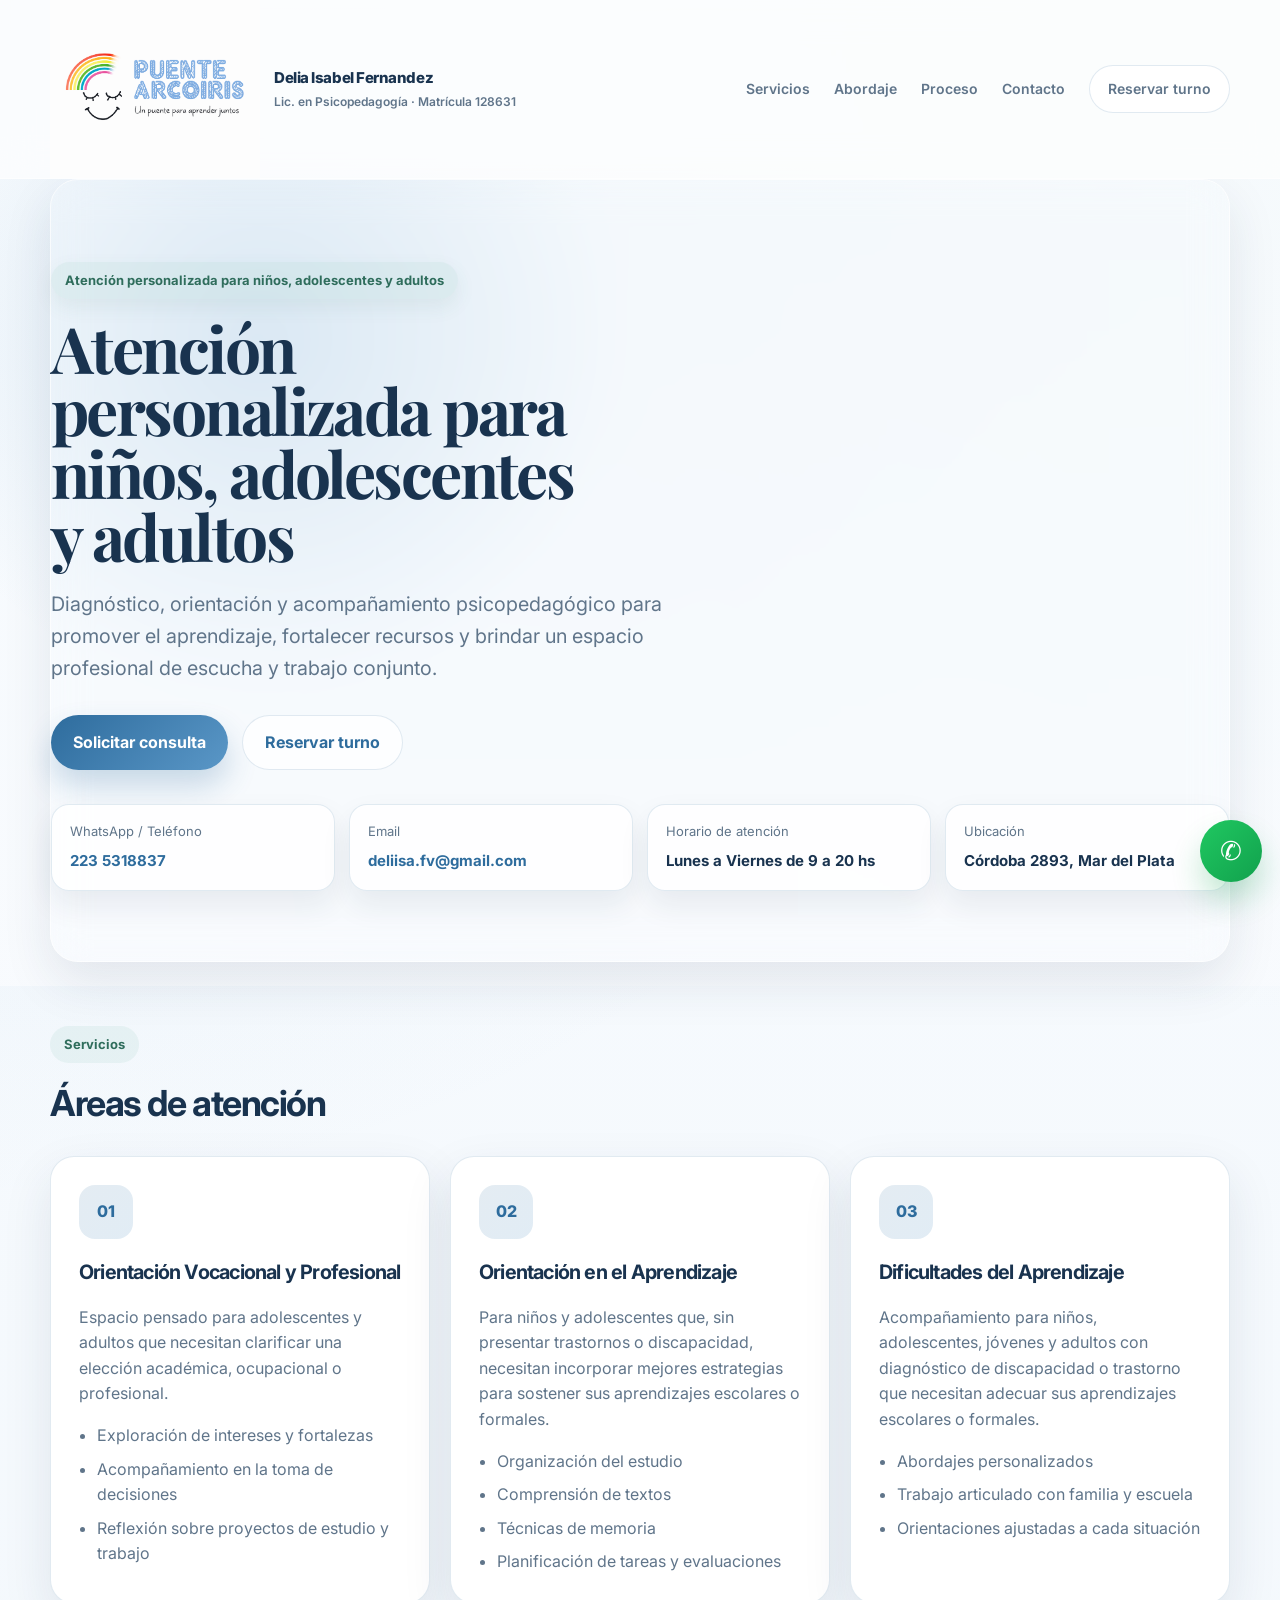
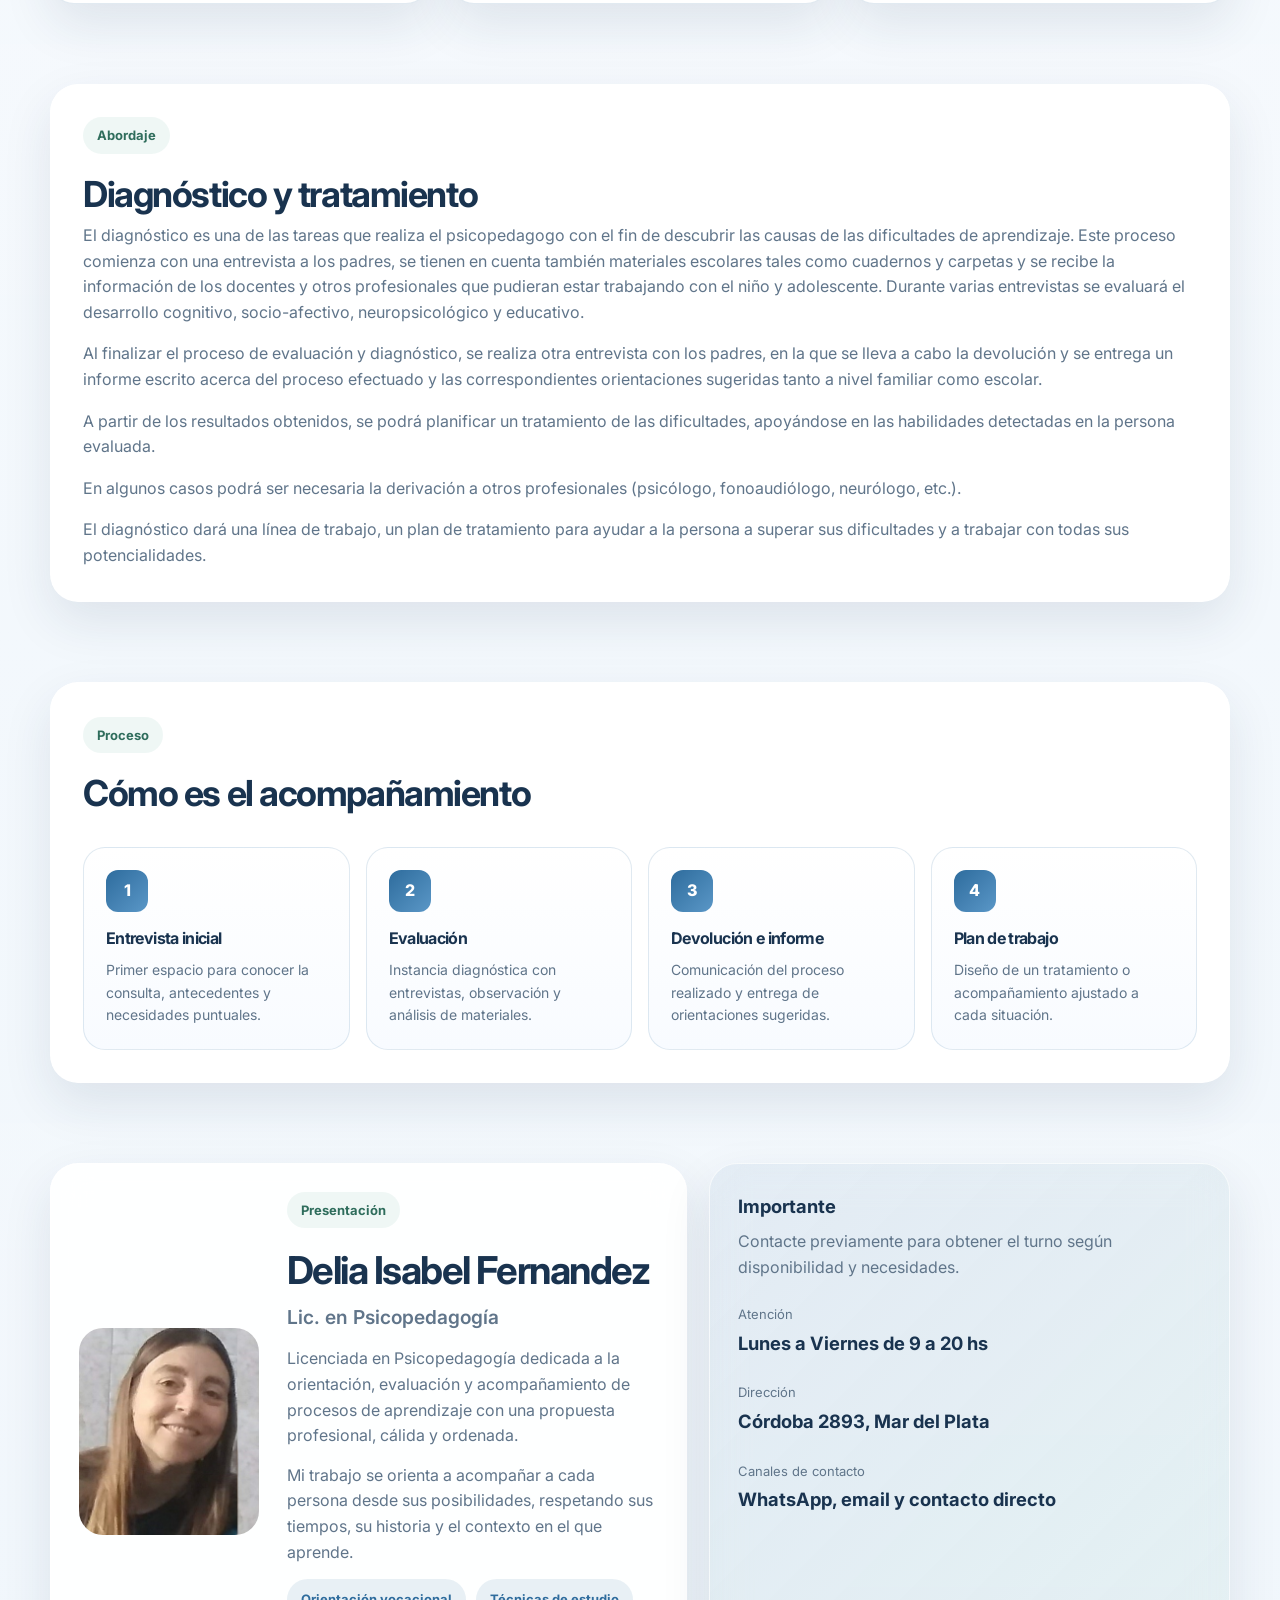
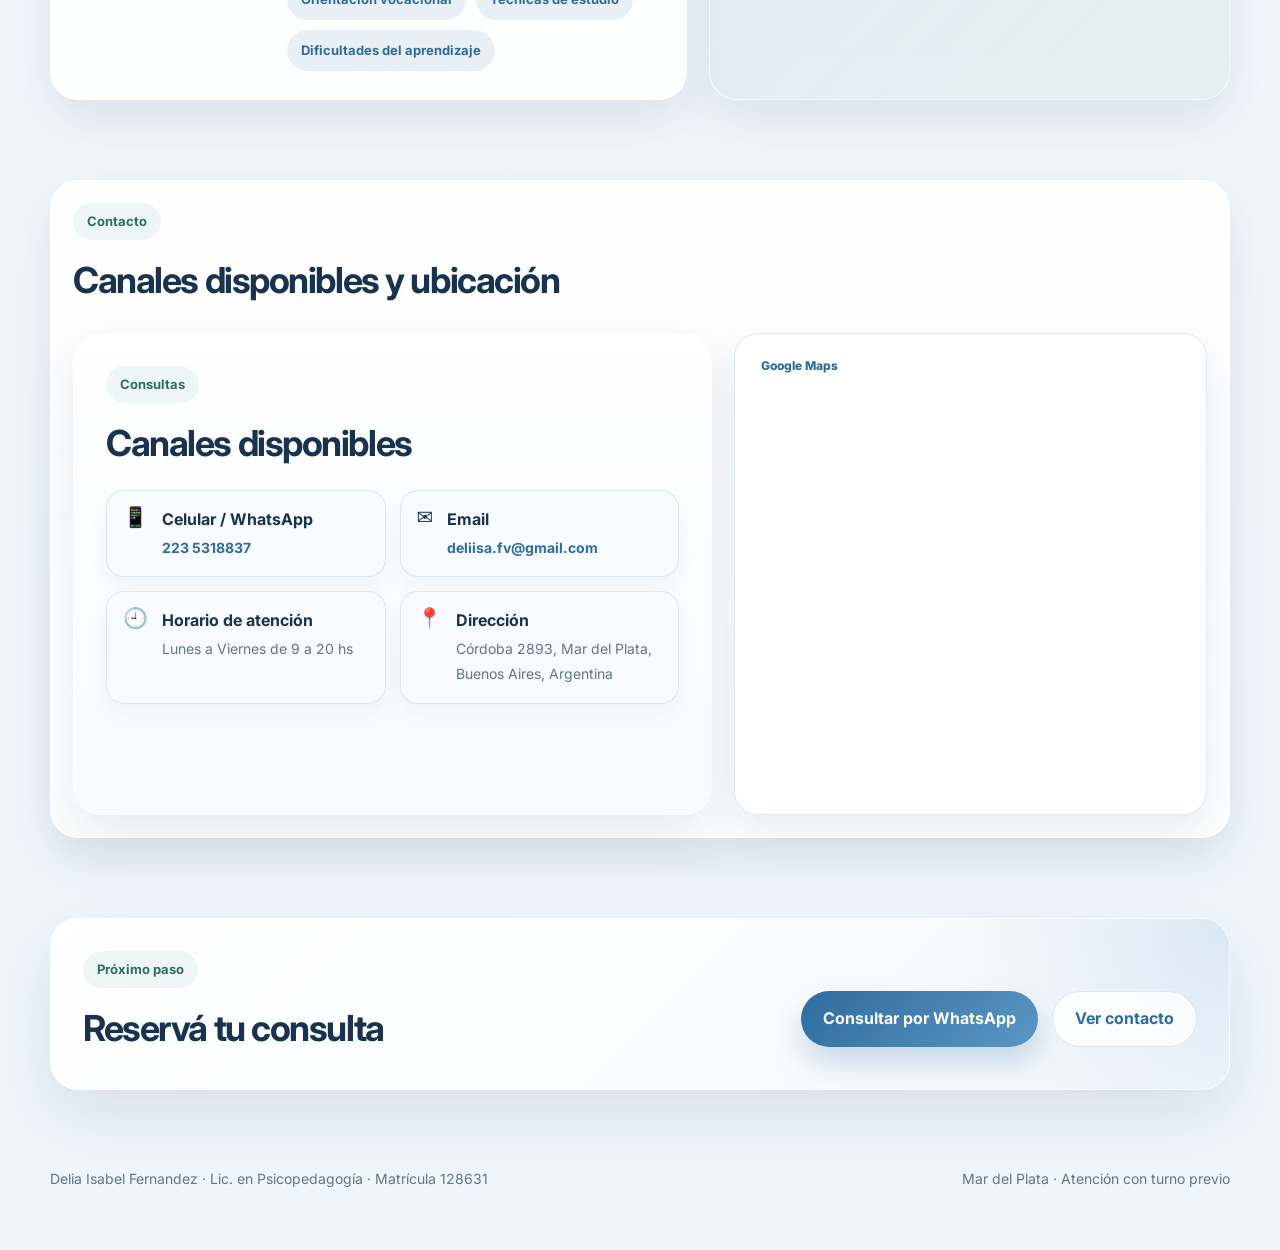
==== commit 23dcfda7: "Add files via upload" ====
--- a/index.html
+++ b/index.html
@@ -89,8 +89,8 @@
             <h2>Áreas de atención</h2>
           </div>
           <p>
-            El sitio organiza los servicios de forma clara para que cada consulta encuentre rápidamente
-            el tipo de acompañamiento más adecuado.
+            <!-- El sitio organiza los servicios de forma clara para que cada consulta encuentre rápidamente
+            el tipo de acompañamiento más adecuado.-->
           </p>
         </div>
 
@@ -153,7 +153,6 @@
             <span class="section-kicker">Proceso</span>
             <h2>Cómo es el acompañamiento</h2>
           </div>
-          <p>Un recorrido ordenado para abordar cada consulta con claridad, escucha y planificación.</p>
         </div>
 
         <div class="steps">
@@ -205,7 +204,6 @@
             <span class="section-kicker">Contacto</span>
             <h2>Canales disponibles y ubicación</h2>
           </div>
-          <p>Una forma simple y directa de acercarse al consultorio: WhatsApp, email y ubicación en mapa.</p>
         </div>
 
         <div class="contact-grid">
@@ -233,7 +231,7 @@
         <div>
           <span class="section-kicker">Próximo paso</span>
           <h2>Reservá tu consulta</h2>
-          <p>El sitio queda preparado para sumar una reserva de turnos online cuando se necesite. Mientras tanto, las consultas pueden canalizarse por WhatsApp, email o contacto directo.</p>
+          <!--<p>El sitio queda preparado para sumar una reserva de turnos online cuando se necesite. Mientras tanto, las consultas pueden canalizarse por WhatsApp, email o contacto directo.</p>-->
         </div>
 
         <div class="cta__actions">
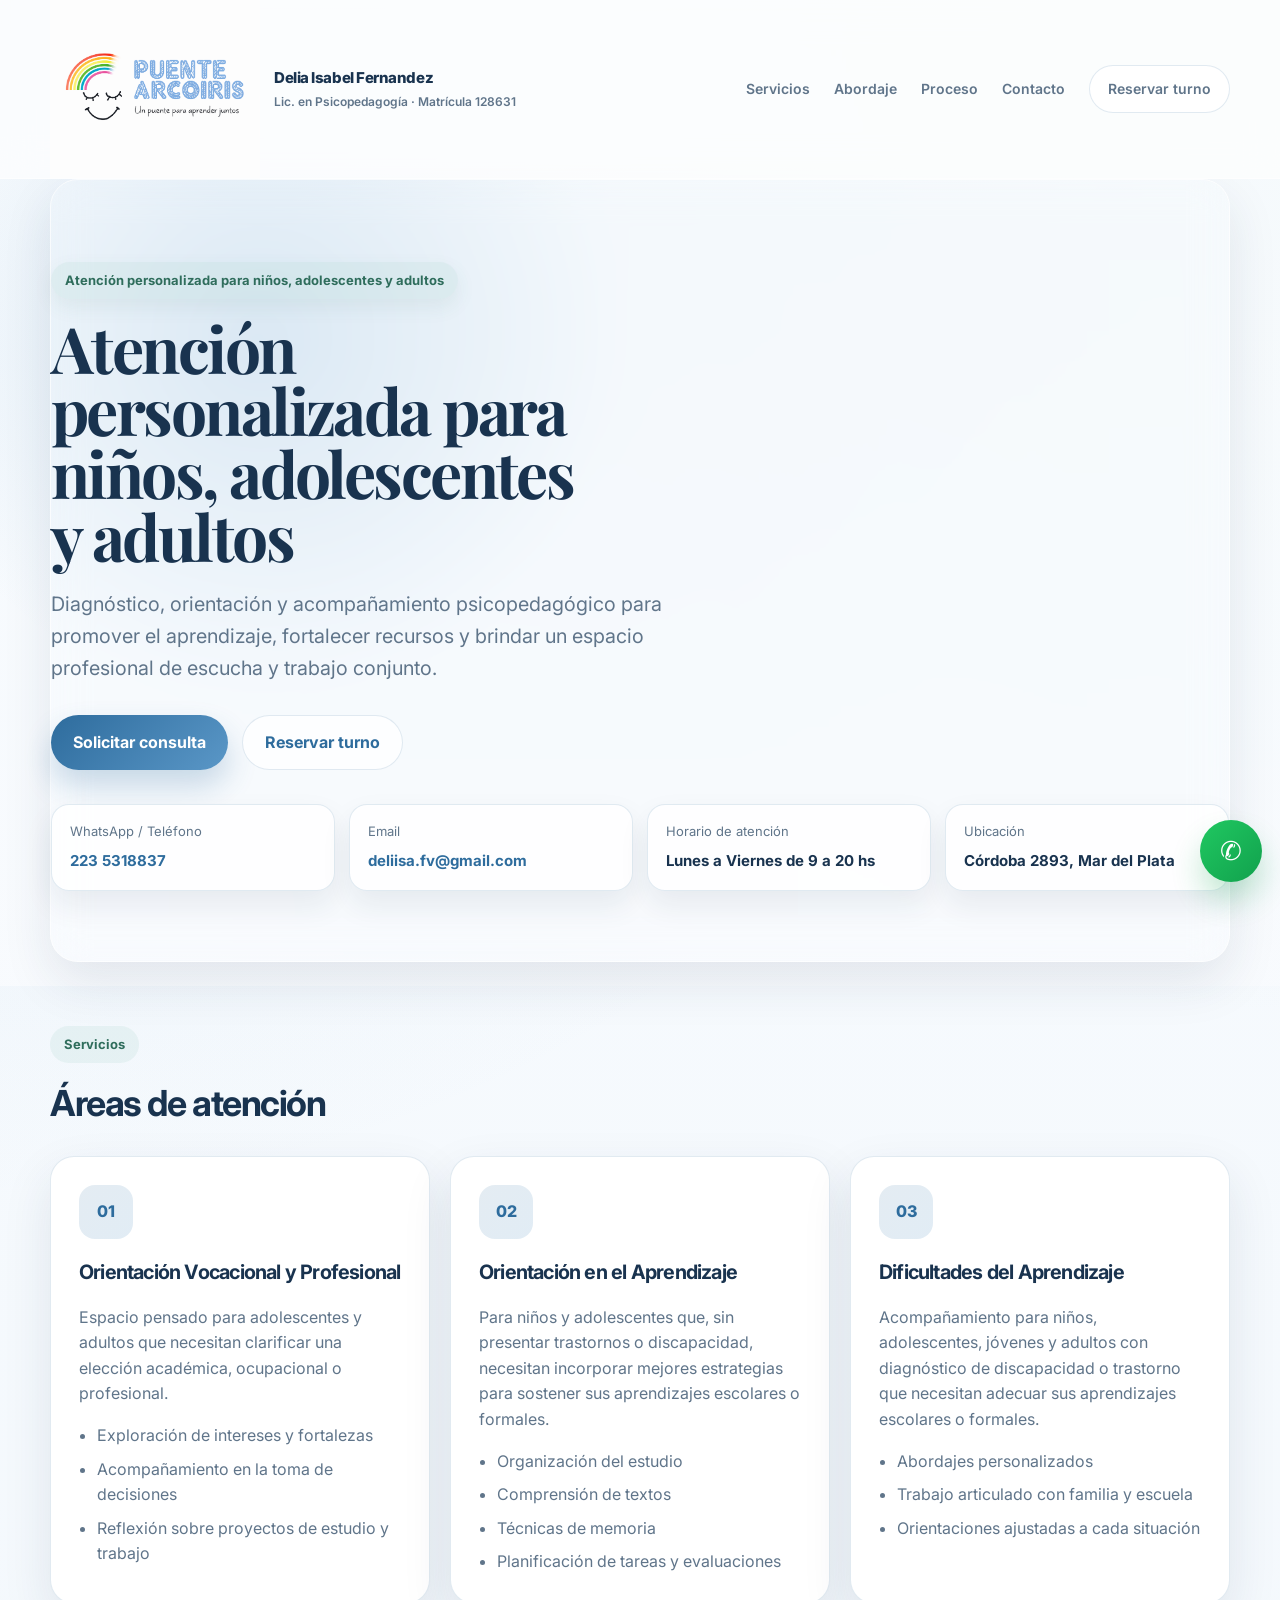
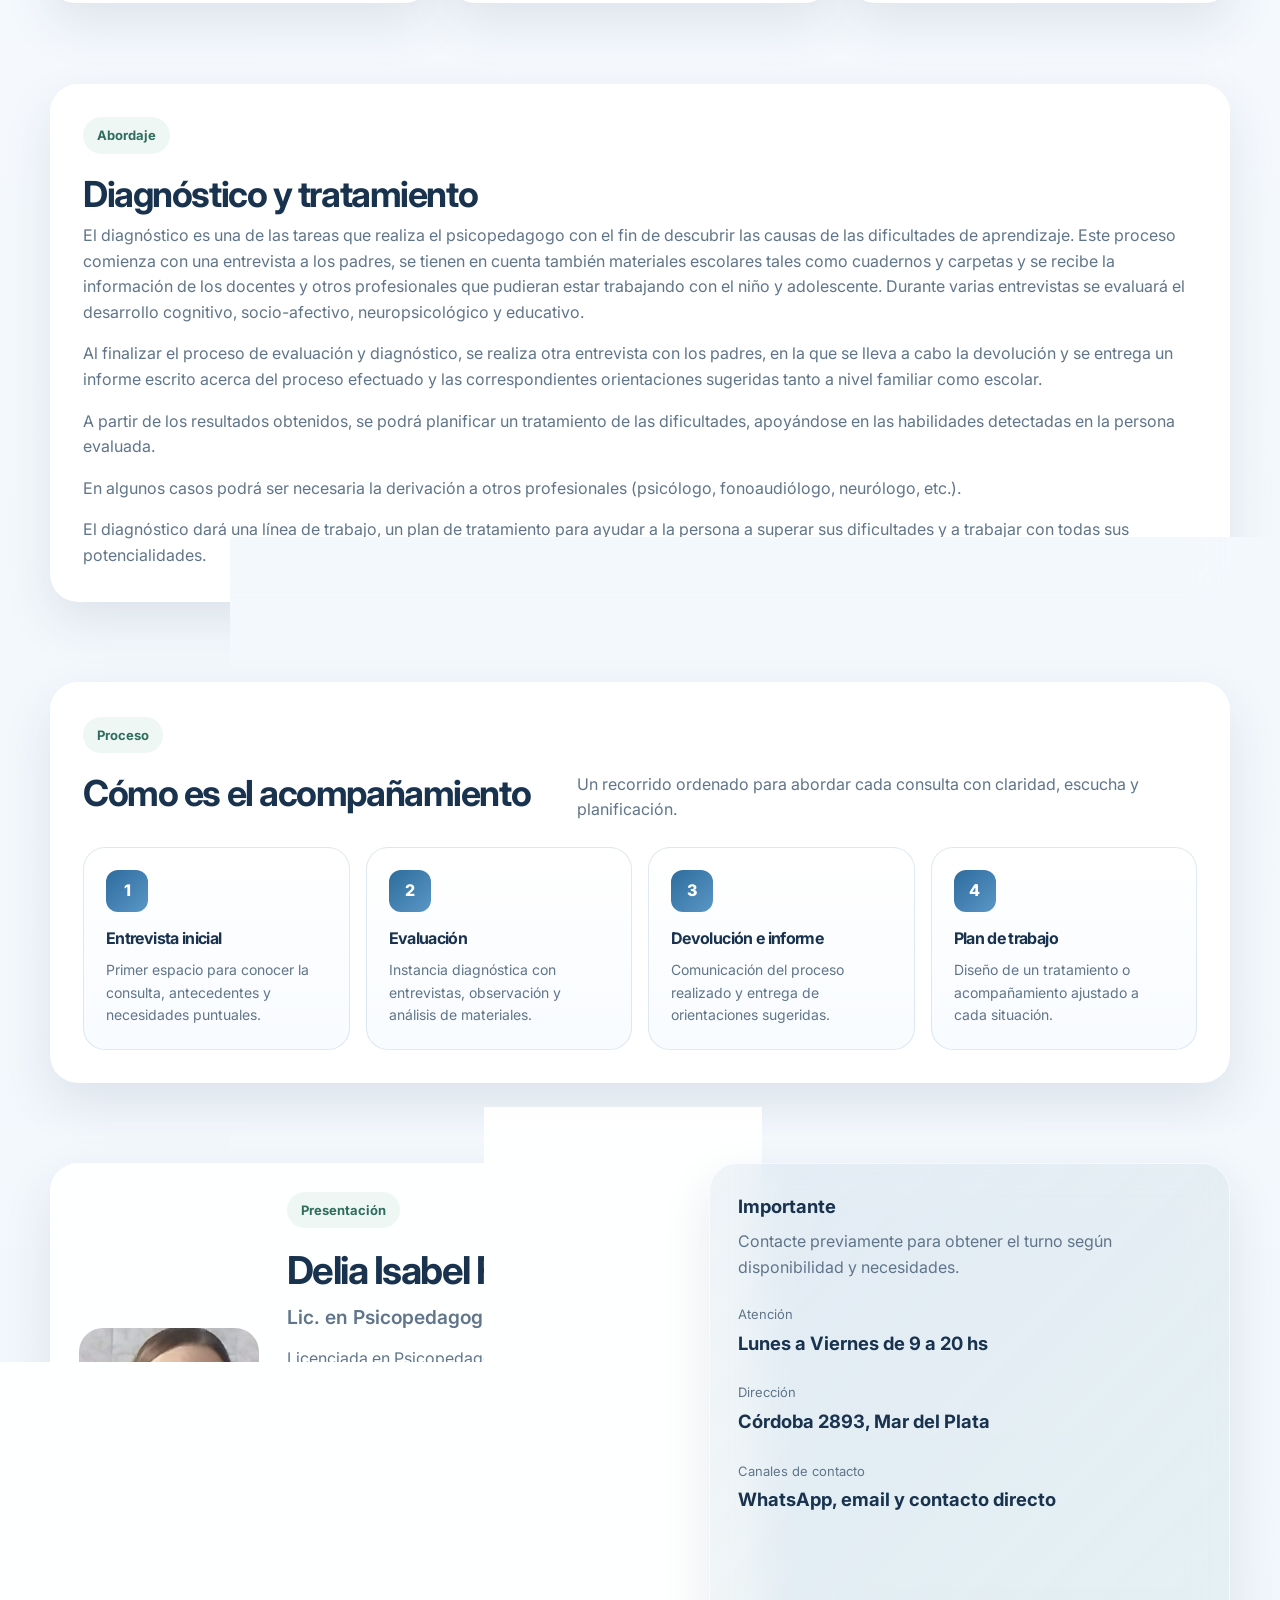
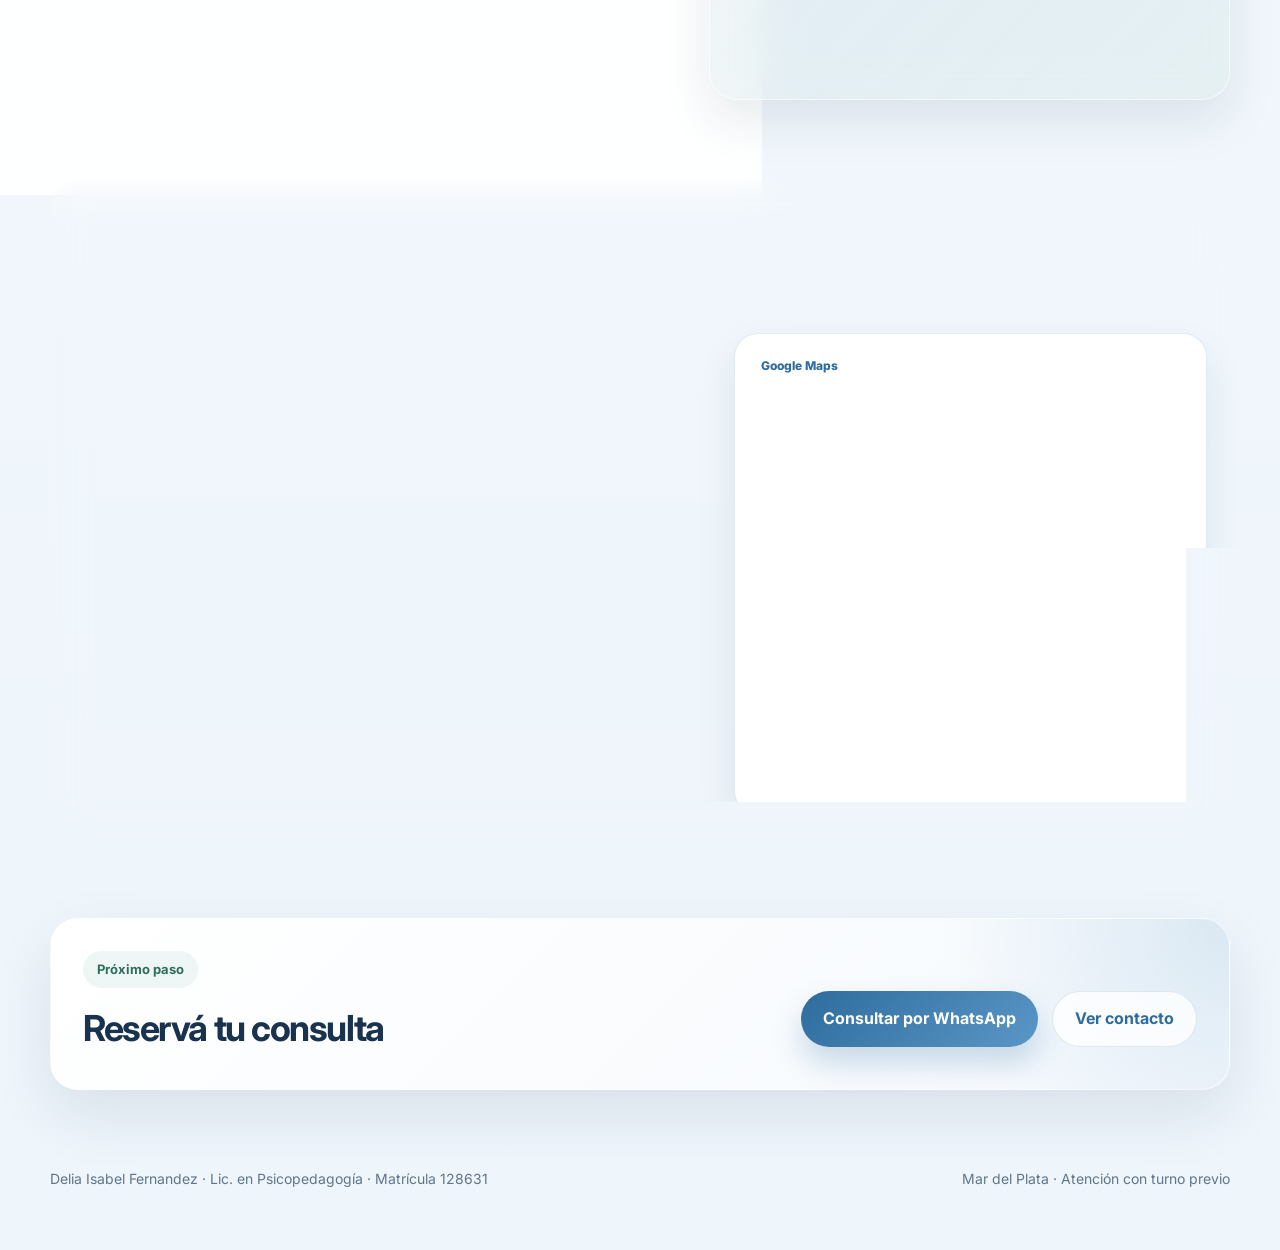
==== commit 75e4d621: "Add files via upload" ====
--- a/index.html
+++ b/index.html
@@ -3,8 +3,11 @@
 <head>
   <meta charset="UTF-8" />
   <meta name="viewport" content="width=device-width, initial-scale=1.0" />
-  <title>Delia Isabel Fernandez | Lic. en Psicopedagogía</title>
+  <title>Delia Isabel Fernandez | Lic. en Psicopedagogía en Mar del Plata</title>
   <meta name="description" content="Lic. en Psicopedagogía. Orientación vocacional, orientación en el aprendizaje y acompañamiento en dificultades del aprendizaje en Mar del Plata." />
+  <link rel="icon" type="image/jpeg" href="favicon.jpg" />
+  <link rel="apple-touch-icon" href="favicon.jpg" />
+  <meta name="theme-color" content="#2e6c9d" />
   <link rel="preconnect" href="https://fonts.googleapis.com">
   <link rel="preconnect" href="https://fonts.gstatic.com" crossorigin>
   <link href="https://fonts.googleapis.com/css2?family=Inter:wght@400;500;600;700;800&family=Playfair+Display:wght@600;700&display=swap" rel="stylesheet">
@@ -88,10 +91,7 @@
             <span class="section-kicker">Servicios</span>
             <h2>Áreas de atención</h2>
           </div>
-          <p>
-            <!-- El sitio organiza los servicios de forma clara para que cada consulta encuentre rápidamente
-            el tipo de acompañamiento más adecuado.-->
-          </p>
+         
         </div>
 
         <div class="cards">
@@ -153,6 +153,7 @@
             <span class="section-kicker">Proceso</span>
             <h2>Cómo es el acompañamiento</h2>
           </div>
+          <p>Un recorrido ordenado para abordar cada consulta con claridad, escucha y planificación.</p>
         </div>
 
         <div class="steps">
@@ -231,7 +232,7 @@
         <div>
           <span class="section-kicker">Próximo paso</span>
           <h2>Reservá tu consulta</h2>
-          <!--<p>El sitio queda preparado para sumar una reserva de turnos online cuando se necesite. Mientras tanto, las consultas pueden canalizarse por WhatsApp, email o contacto directo.</p>-->
+        
         </div>
 
         <div class="cta__actions">
--- a/style.css
+++ b/style.css
@@ -284,3 +284,37 @@
     grid-template-columns: 1fr;
   }
 }
+
+
+/* Ajustes responsive adicionales */
+@media (max-width: 640px) {
+  .hero__quick {
+    gap: 12px;
+  }
+
+  .quick-item,
+  .card,
+  .contact-item,
+  .step {
+    padding: 16px;
+  }
+
+  .brand__logo {
+    width: 132px;
+    max-width: 50vw;
+  }
+
+  .section {
+    padding: 32px 0;
+  }
+
+  .contact-wrap,
+  .contact-card,
+  .panel,
+  .process,
+  .profile-panel,
+  .note,
+  .cta {
+    border-radius: 22px;
+  }
+}
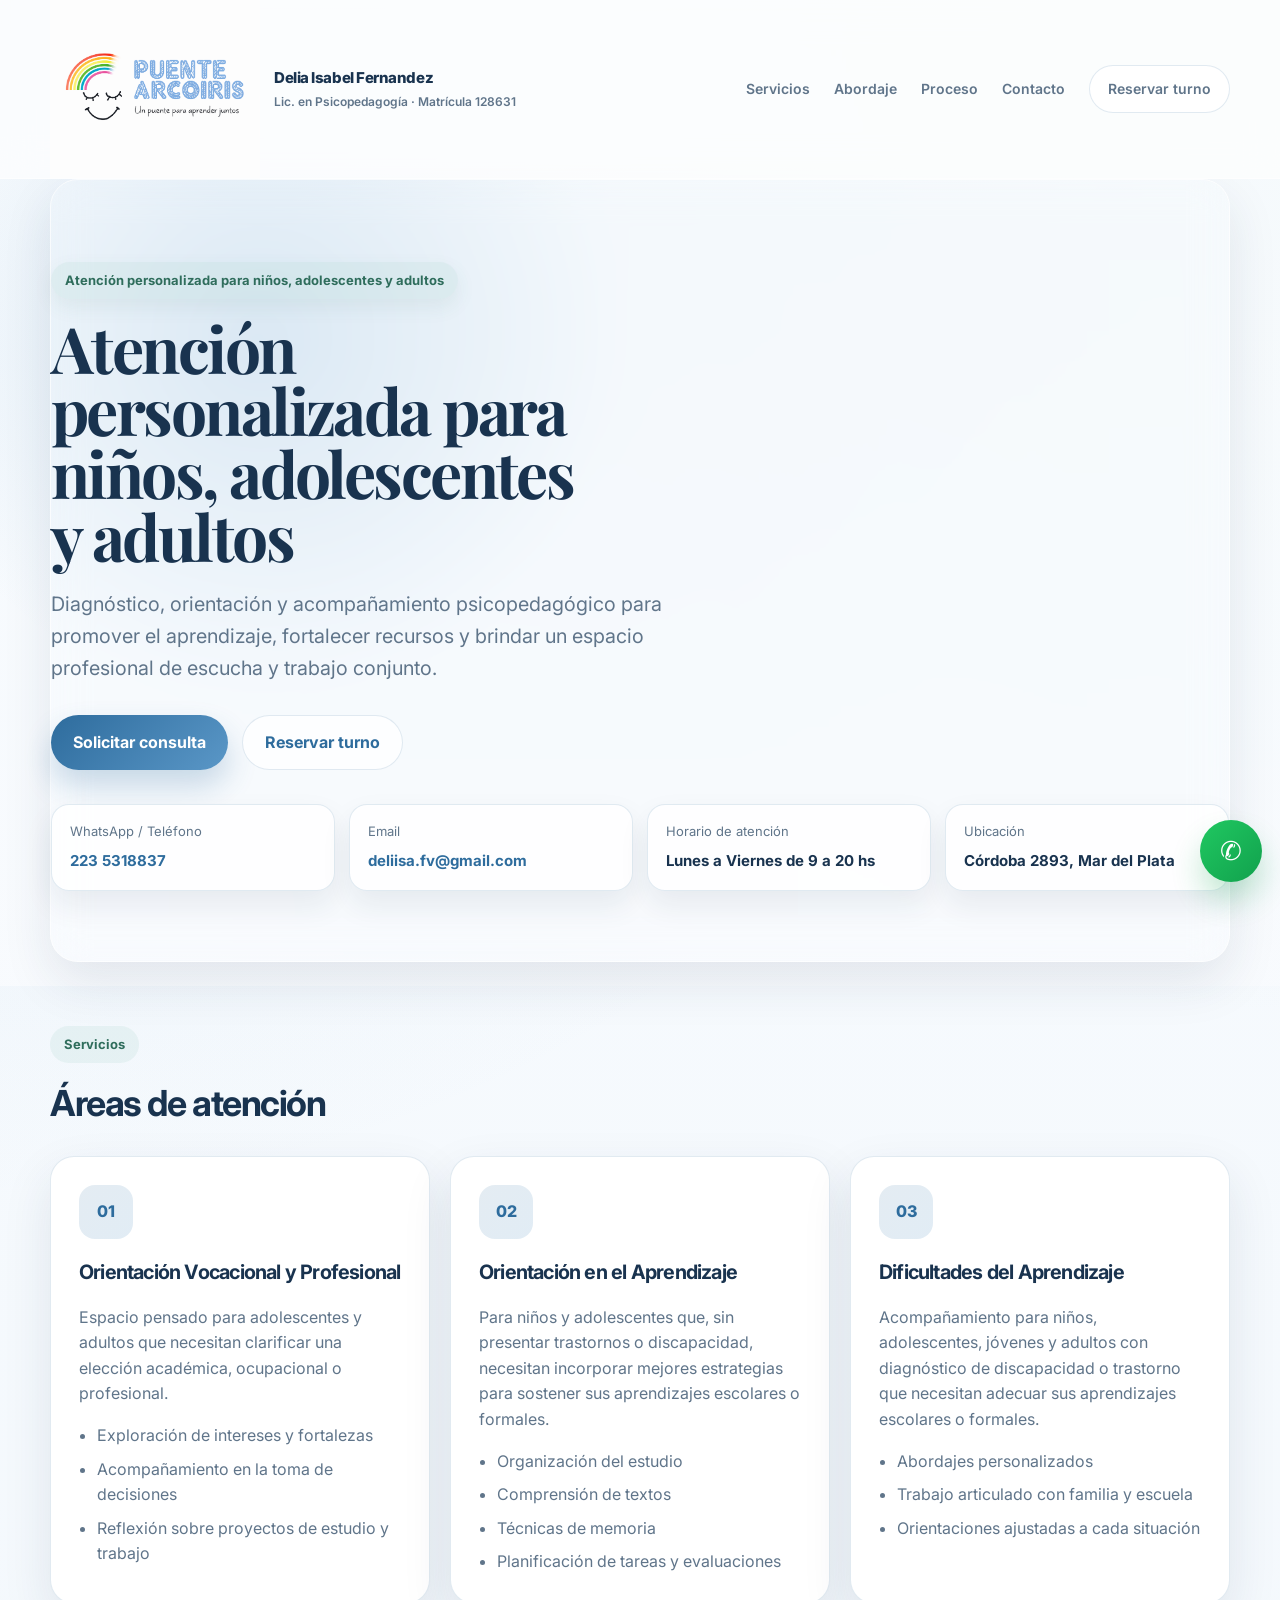
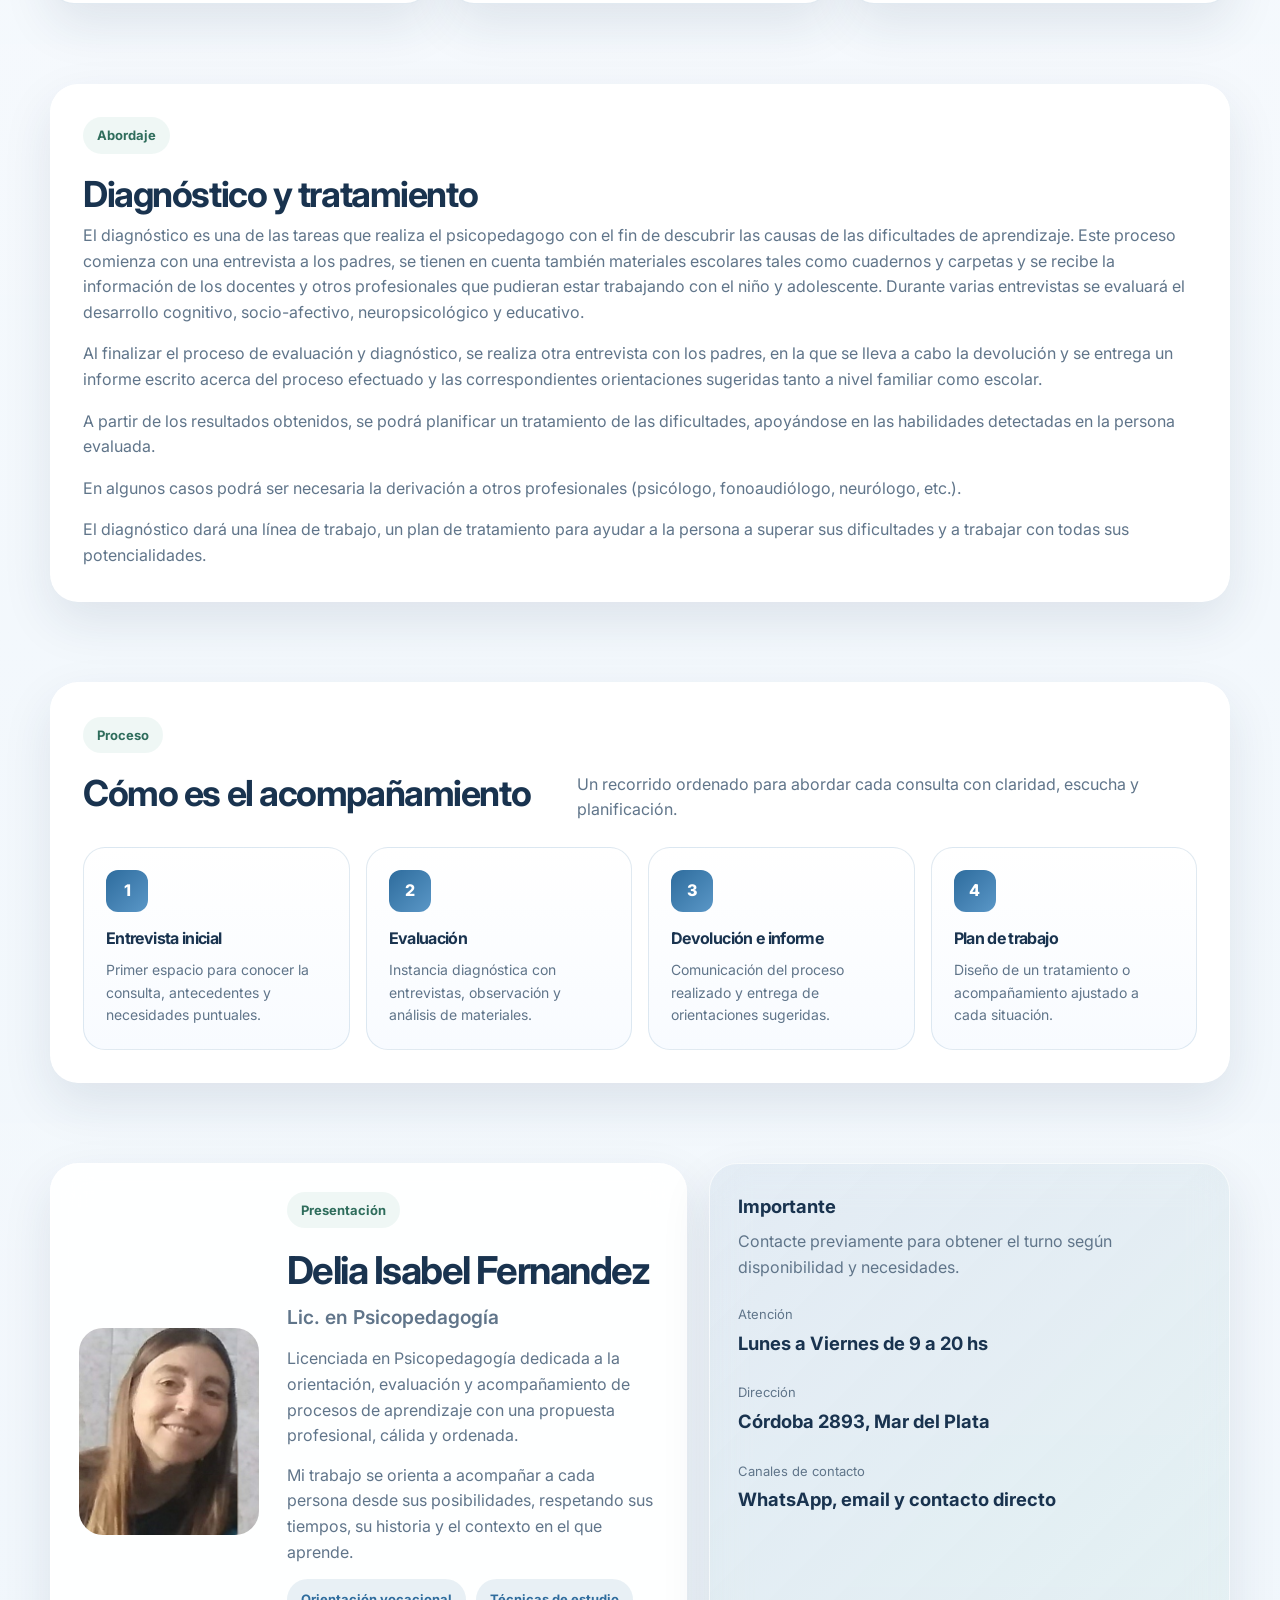
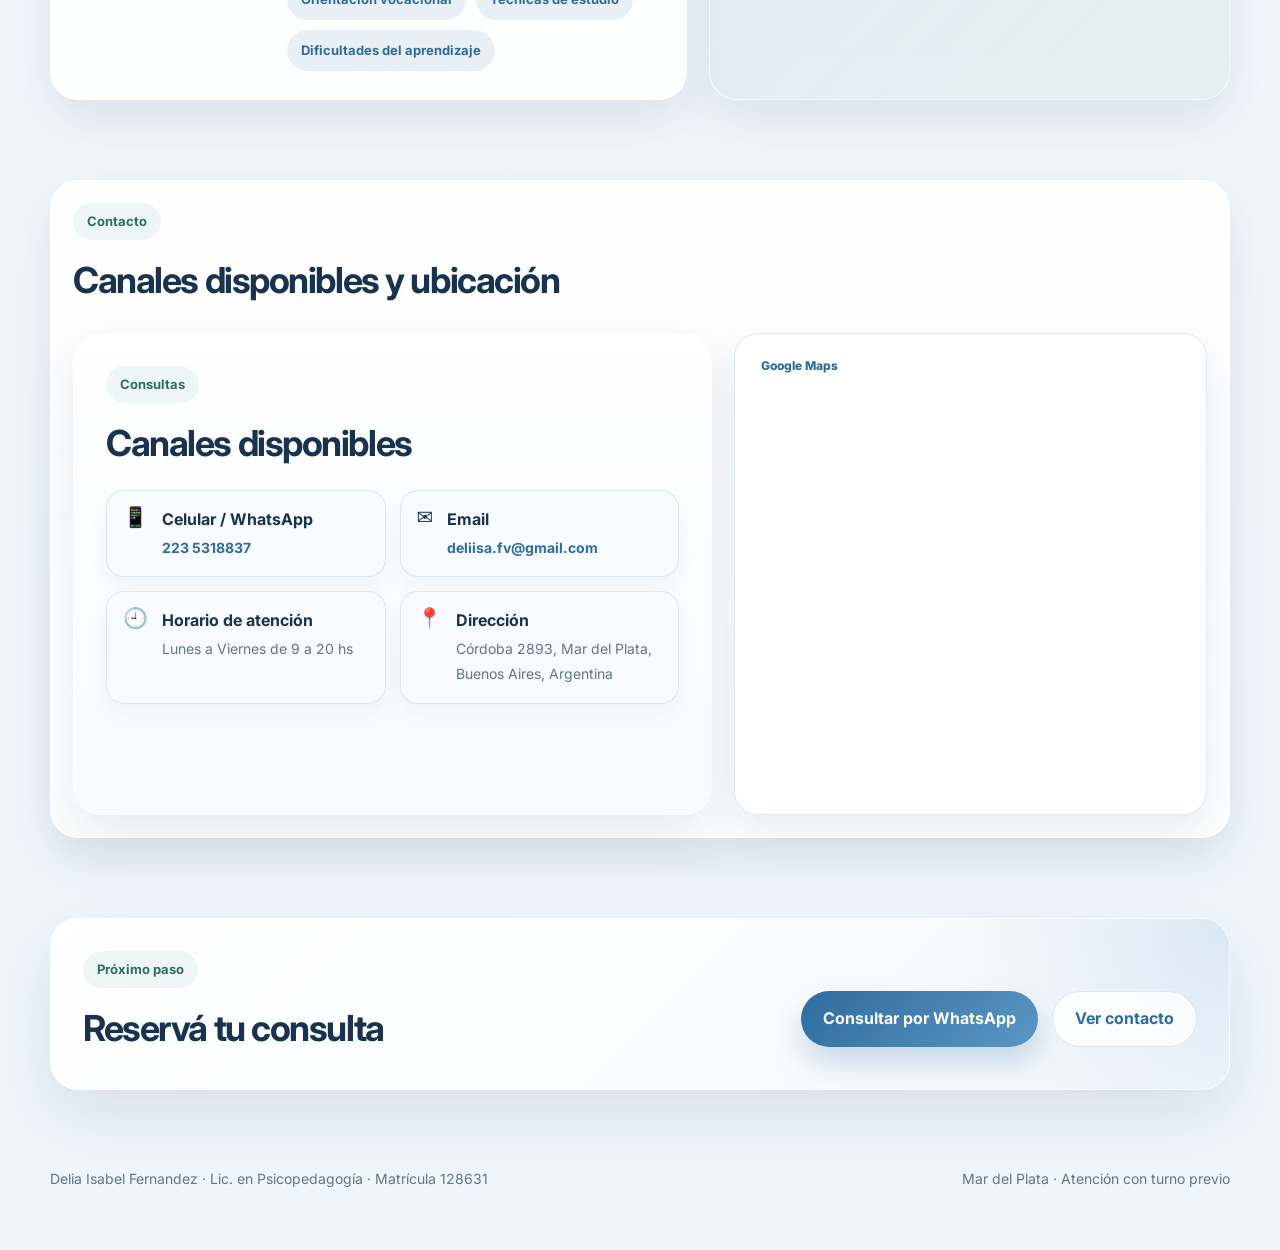
==== commit 43cbe34b: "Add files via upload" ====
--- a/index.html
+++ b/index.html
@@ -4,14 +4,51 @@
   <meta charset="UTF-8" />
   <meta name="viewport" content="width=device-width, initial-scale=1.0" />
   <title>Delia Isabel Fernandez | Lic. en Psicopedagogía en Mar del Plata</title>
-  <meta name="description" content="Lic. en Psicopedagogía. Orientación vocacional, orientación en el aprendizaje y acompañamiento en dificultades del aprendizaje en Mar del Plata." />
+  <meta name="description" content="Delia Isabel Fernandez, Lic. en Psicopedagogía en Mar del Plata. Orientación vocacional, orientación en el aprendizaje y acompañamiento en dificultades del aprendizaje. Atención con turno previo." />
+  <meta name="robots" content="index,follow" />
+  <meta name="author" content="Delia Isabel Fernandez" />
+  <meta name="theme-color" content="#2e6c9d" />
+  <link rel="canonical" href="https://TU-DOMINIO.com/" />
   <link rel="icon" type="image/jpeg" href="favicon.jpg" />
   <link rel="apple-touch-icon" href="favicon.jpg" />
-  <meta name="theme-color" content="#2e6c9d" />
+
+  <meta property="og:type" content="website" />
+  <meta property="og:locale" content="es_AR" />
+  <meta property="og:title" content="Delia Isabel Fernandez | Lic. en Psicopedagogía en Mar del Plata" />
+  <meta property="og:description" content="Orientación vocacional, orientación en el aprendizaje y acompañamiento en dificultades del aprendizaje en Mar del Plata." />
+  <meta property="og:url" content="https://TU-DOMINIO.com/" />
+  <meta property="og:image" content="og-whatsapp-delia.png" />
+  <meta property="og:image:alt" content="Delia Isabel Fernandez, Lic. en Psicopedagogía" />
+  <meta property="og:site_name" content="Delia Isabel Fernandez" />
+
+  <meta name="twitter:card" content="summary_large_image" />
+  <meta name="twitter:title" content="Delia Isabel Fernandez | Lic. en Psicopedagogía en Mar del Plata" />
+  <meta name="twitter:description" content="Orientación vocacional, orientación en el aprendizaje y acompañamiento en dificultades del aprendizaje en Mar del Plata." />
+  <meta name="twitter:image" content="og-whatsapp-delia.png" />
+
   <link rel="preconnect" href="https://fonts.googleapis.com">
   <link rel="preconnect" href="https://fonts.gstatic.com" crossorigin>
   <link href="https://fonts.googleapis.com/css2?family=Inter:wght@400;500;600;700;800&family=Playfair+Display:wght@600;700&display=swap" rel="stylesheet">
   <link rel="stylesheet" href="style.css" />
+
+  <script type="application/ld+json">
+  {
+    "@context": "https://schema.org",
+    "@type": "Person",
+    "name": "Delia Isabel Fernandez",
+    "jobTitle": "Lic. en Psicopedagogía",
+    "description": "Orientación vocacional, orientación en el aprendizaje y acompañamiento en dificultades del aprendizaje.",
+    "email": "mailto:deliisa.fv@gmail.com",
+    "telephone": "+54 223 531-8837",
+    "address": {
+      "@type": "PostalAddress",
+      "streetAddress": "Córdoba 2893",
+      "addressLocality": "Mar del Plata",
+      "addressRegion": "Buenos Aires",
+      "addressCountry": "AR"
+    }
+  }
+  </script>
 </head>
 <body>
   <header class="topbar">
@@ -91,7 +128,6 @@
             <span class="section-kicker">Servicios</span>
             <h2>Áreas de atención</h2>
           </div>
-         
         </div>
 
         <div class="cards">
@@ -232,7 +268,6 @@
         <div>
           <span class="section-kicker">Próximo paso</span>
           <h2>Reservá tu consulta</h2>
-        
         </div>
 
         <div class="cta__actions">
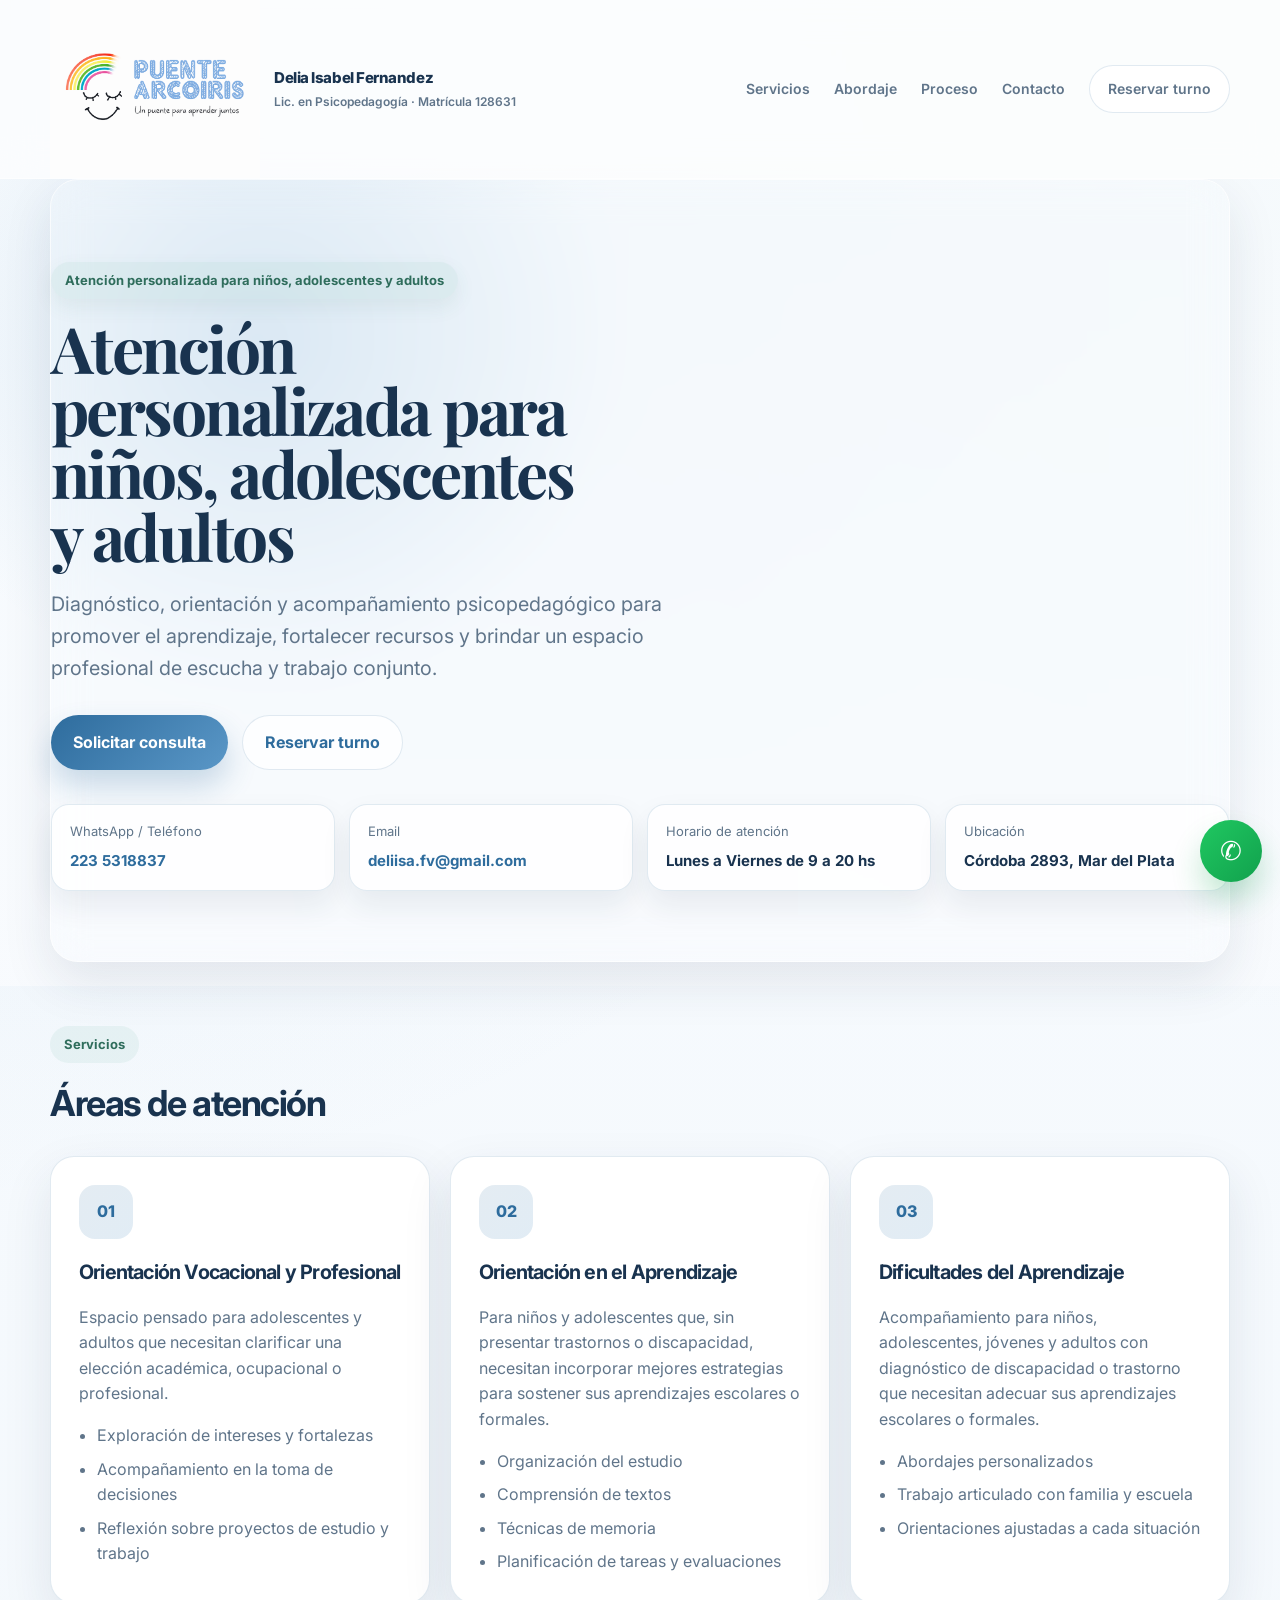
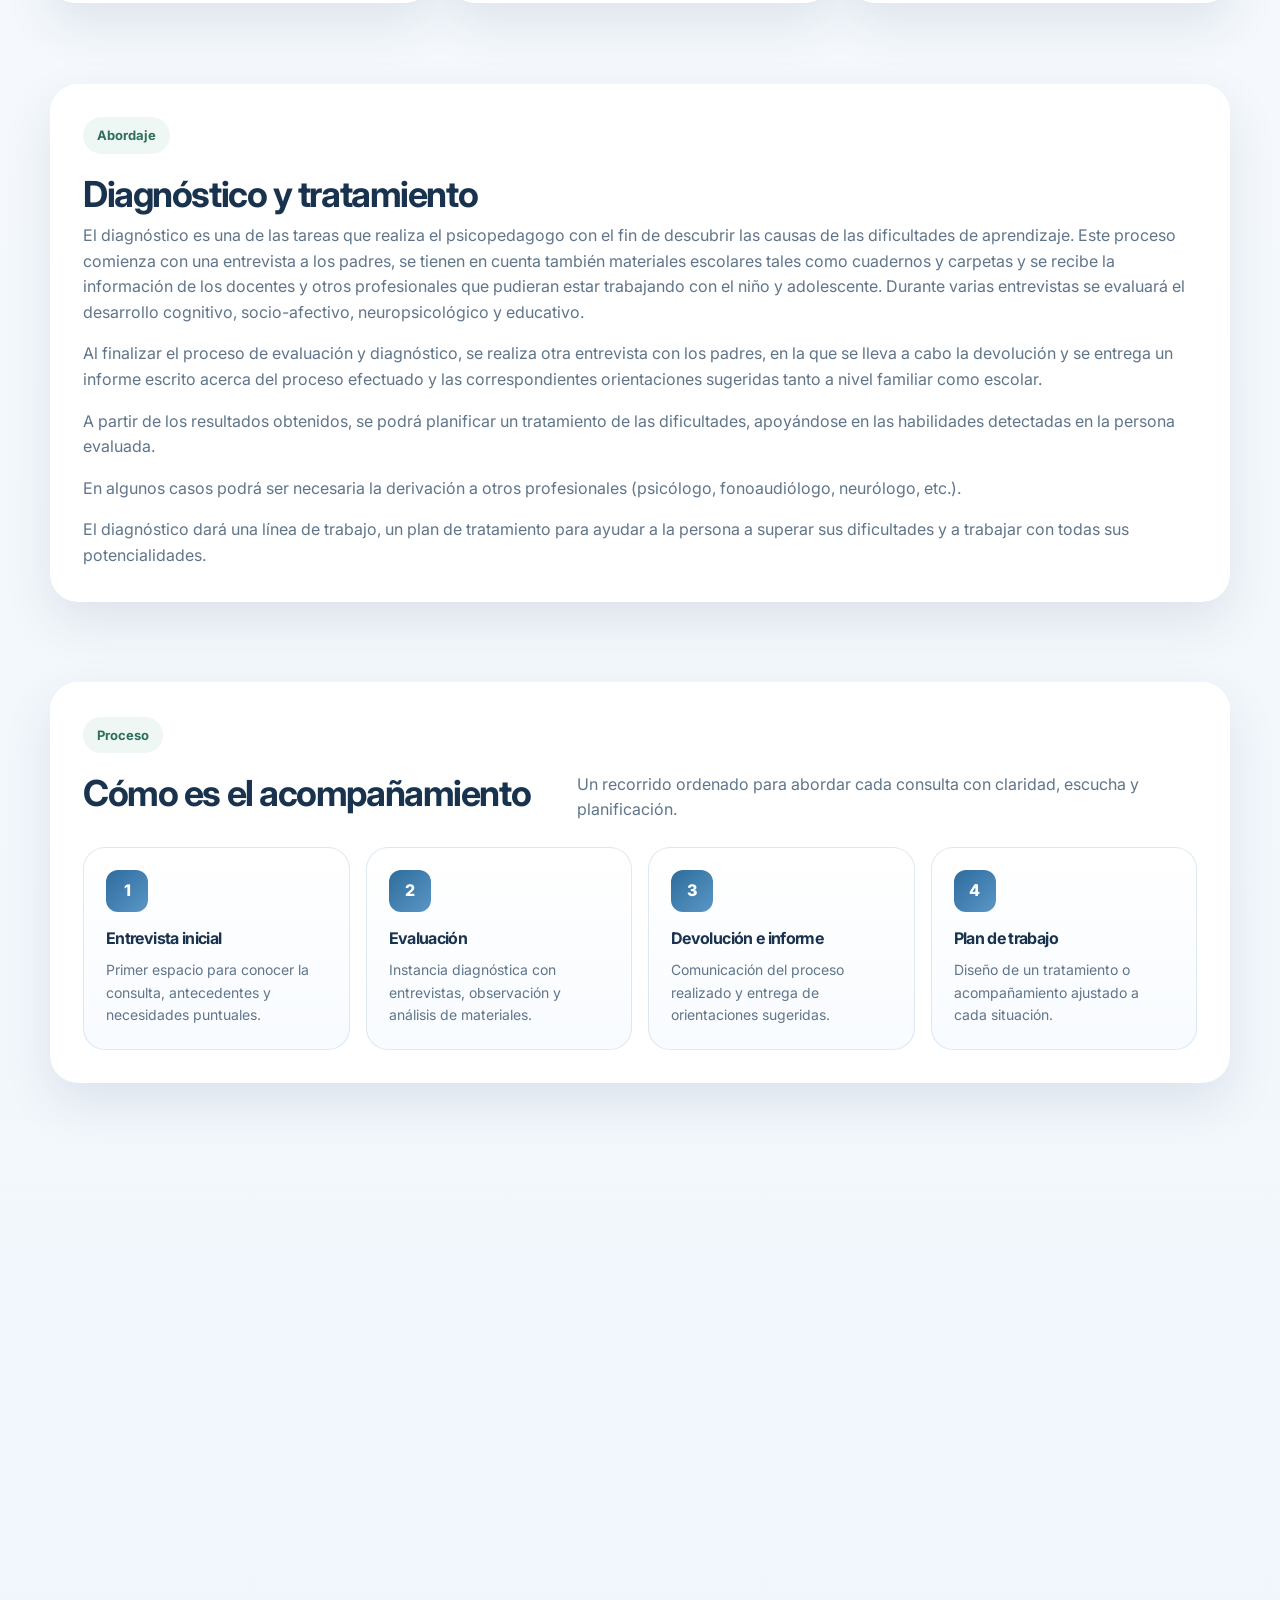
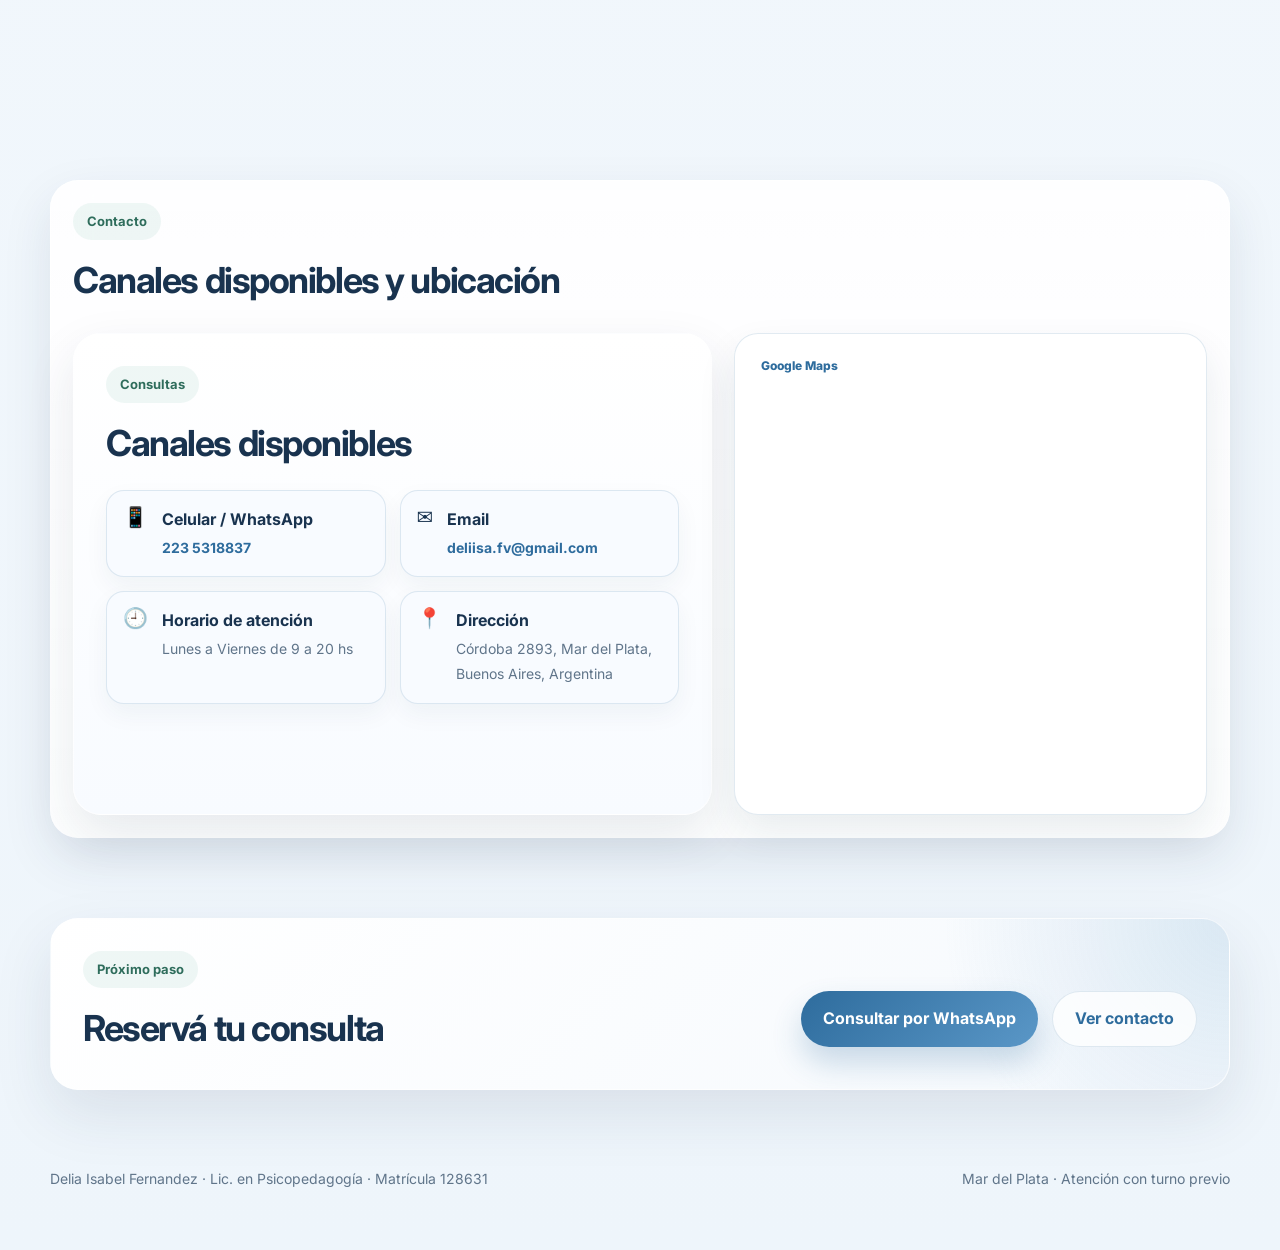
==== commit 70e56b55: "Update index.html" ====
--- a/index.html
+++ b/index.html
@@ -8,7 +8,7 @@
   <meta name="robots" content="index,follow" />
   <meta name="author" content="Delia Isabel Fernandez" />
   <meta name="theme-color" content="#2e6c9d" />
-  <link rel="canonical" href="https://TU-DOMINIO.com/" />
+  <link rel="canonical" href="https://faku03.github.io/puentearcoiris/" />
   <link rel="icon" type="image/jpeg" href="favicon.jpg" />
   <link rel="apple-touch-icon" href="favicon.jpg" />
 
@@ -16,7 +16,7 @@
   <meta property="og:locale" content="es_AR" />
   <meta property="og:title" content="Delia Isabel Fernandez | Lic. en Psicopedagogía en Mar del Plata" />
   <meta property="og:description" content="Orientación vocacional, orientación en el aprendizaje y acompañamiento en dificultades del aprendizaje en Mar del Plata." />
-  <meta property="og:url" content="https://TU-DOMINIO.com/" />
+  <meta property="og:url" content="https://faku03.github.io/puentearcoiris/" />
   <meta property="og:image" content="og-whatsapp-delia.png" />
   <meta property="og:image:alt" content="Delia Isabel Fernandez, Lic. en Psicopedagogía" />
   <meta property="og:site_name" content="Delia Isabel Fernandez" />
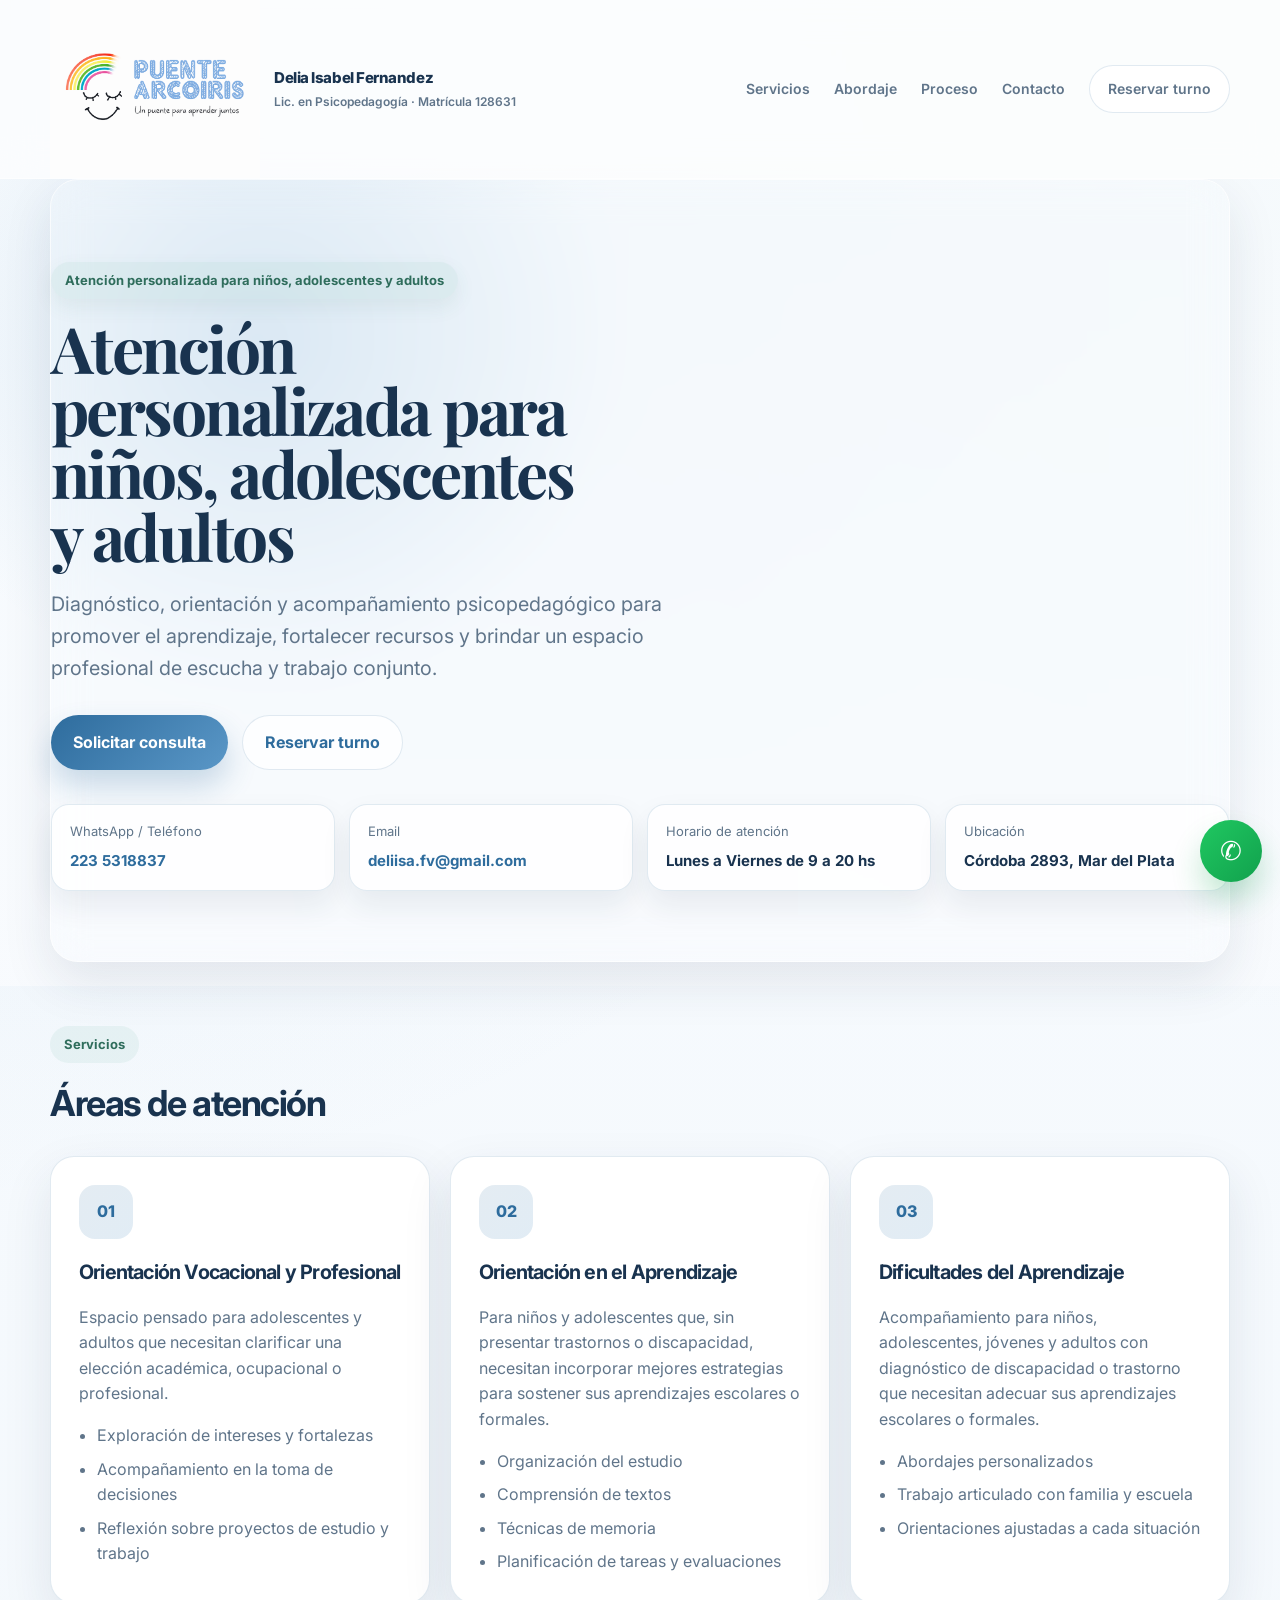
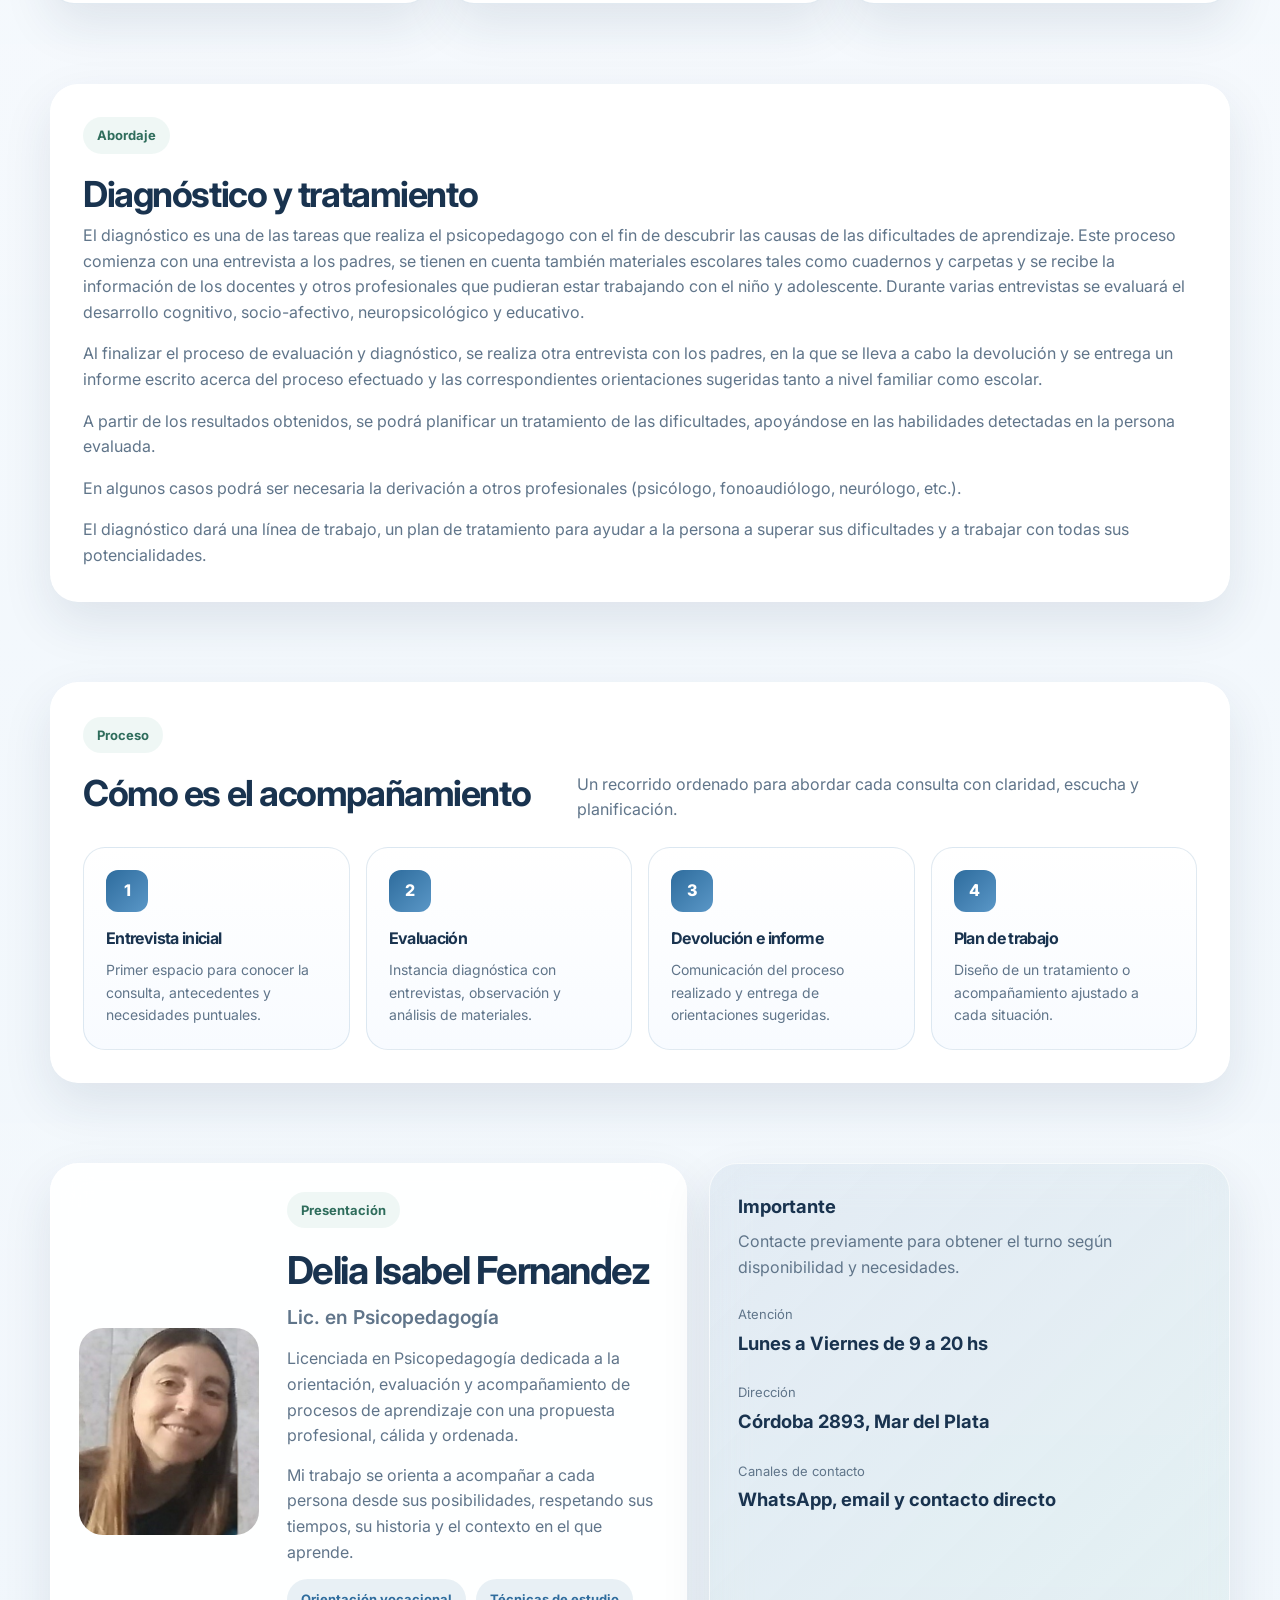
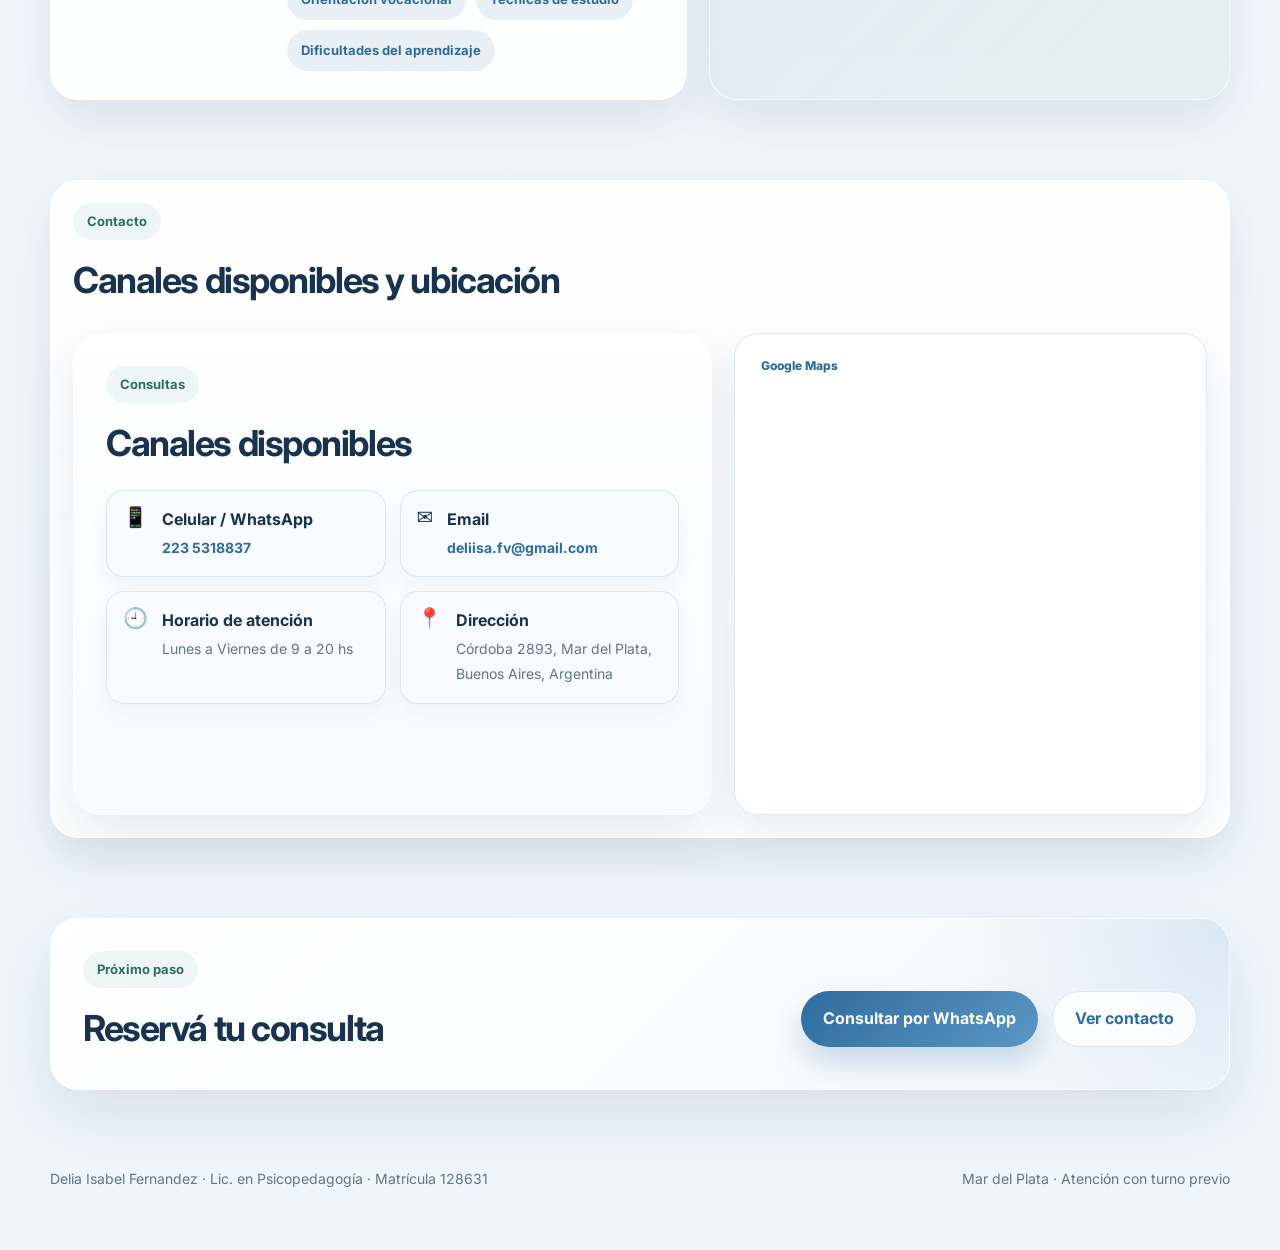
==== commit 083c96dd: "Add files via upload" ====
--- a/index.html
+++ b/index.html
@@ -1,54 +1,50 @@
+<!DOCTYPE html>
+<html lang="es">
 <!DOCTYPE html>
 <html lang="es">
 <head>
   <meta charset="UTF-8" />
   <meta name="viewport" content="width=device-width, initial-scale=1.0" />
+
   <title>Delia Isabel Fernandez | Lic. en Psicopedagogía en Mar del Plata</title>
-  <meta name="description" content="Delia Isabel Fernandez, Lic. en Psicopedagogía en Mar del Plata. Orientación vocacional, orientación en el aprendizaje y acompañamiento en dificultades del aprendizaje. Atención con turno previo." />
+
+  <meta name="description" content="Orientación vocacional, orientación en el aprendizaje y acompañamiento en dificultades del aprendizaje en Mar del Plata. Atención con turno previo." />
   <meta name="robots" content="index,follow" />
   <meta name="author" content="Delia Isabel Fernandez" />
   <meta name="theme-color" content="#2e6c9d" />
+
+  <!-- Canonical -->
   <link rel="canonical" href="https://faku03.github.io/puentearcoiris/" />
+
+  <!-- Favicon -->
   <link rel="icon" type="image/jpeg" href="favicon.jpg" />
   <link rel="apple-touch-icon" href="favicon.jpg" />
 
+  <!-- 🔥 OPEN GRAPH (WhatsApp, Facebook, etc) -->
   <meta property="og:type" content="website" />
   <meta property="og:locale" content="es_AR" />
-  <meta property="og:title" content="Delia Isabel Fernandez | Lic. en Psicopedagogía en Mar del Plata" />
+  <meta property="og:title" content="Delia Isabel Fernandez | Lic. en Psicopedagogía" />
   <meta property="og:description" content="Orientación vocacional, orientación en el aprendizaje y acompañamiento en dificultades del aprendizaje en Mar del Plata." />
   <meta property="og:url" content="https://faku03.github.io/puentearcoiris/" />
-  <meta property="og:image" content="og-whatsapp-delia.png" />
+
+  <!-- ⚠️ CLAVE: URL COMPLETA -->
+  <meta property="og:image" content="https://faku03.github.io/puentearcoiris/og-whatsapp-delia.png" />
   <meta property="og:image:alt" content="Delia Isabel Fernandez, Lic. en Psicopedagogía" />
+
   <meta property="og:site_name" content="Delia Isabel Fernandez" />
 
+  <!-- Twitter -->
   <meta name="twitter:card" content="summary_large_image" />
-  <meta name="twitter:title" content="Delia Isabel Fernandez | Lic. en Psicopedagogía en Mar del Plata" />
-  <meta name="twitter:description" content="Orientación vocacional, orientación en el aprendizaje y acompañamiento en dificultades del aprendizaje en Mar del Plata." />
-  <meta name="twitter:image" content="og-whatsapp-delia.png" />
-
+  <meta name="twitter:title" content="Delia Isabel Fernandez | Lic. en Psicopedagogía" />
+  <meta name="twitter:description" content="Orientación vocacional y acompañamiento en el aprendizaje." />
+  <meta name="twitter:image" content="https://faku03.github.io/puentearcoiris/og-whatsapp-delia.png" />
+
+  <!-- Fonts -->
   <link rel="preconnect" href="https://fonts.googleapis.com">
   <link rel="preconnect" href="https://fonts.gstatic.com" crossorigin>
   <link href="https://fonts.googleapis.com/css2?family=Inter:wght@400;500;600;700;800&family=Playfair+Display:wght@600;700&display=swap" rel="stylesheet">
+
   <link rel="stylesheet" href="style.css" />
-
-  <script type="application/ld+json">
-  {
-    "@context": "https://schema.org",
-    "@type": "Person",
-    "name": "Delia Isabel Fernandez",
-    "jobTitle": "Lic. en Psicopedagogía",
-    "description": "Orientación vocacional, orientación en el aprendizaje y acompañamiento en dificultades del aprendizaje.",
-    "email": "mailto:deliisa.fv@gmail.com",
-    "telephone": "+54 223 531-8837",
-    "address": {
-      "@type": "PostalAddress",
-      "streetAddress": "Córdoba 2893",
-      "addressLocality": "Mar del Plata",
-      "addressRegion": "Buenos Aires",
-      "addressCountry": "AR"
-    }
-  }
-  </script>
 </head>
 <body>
   <header class="topbar">
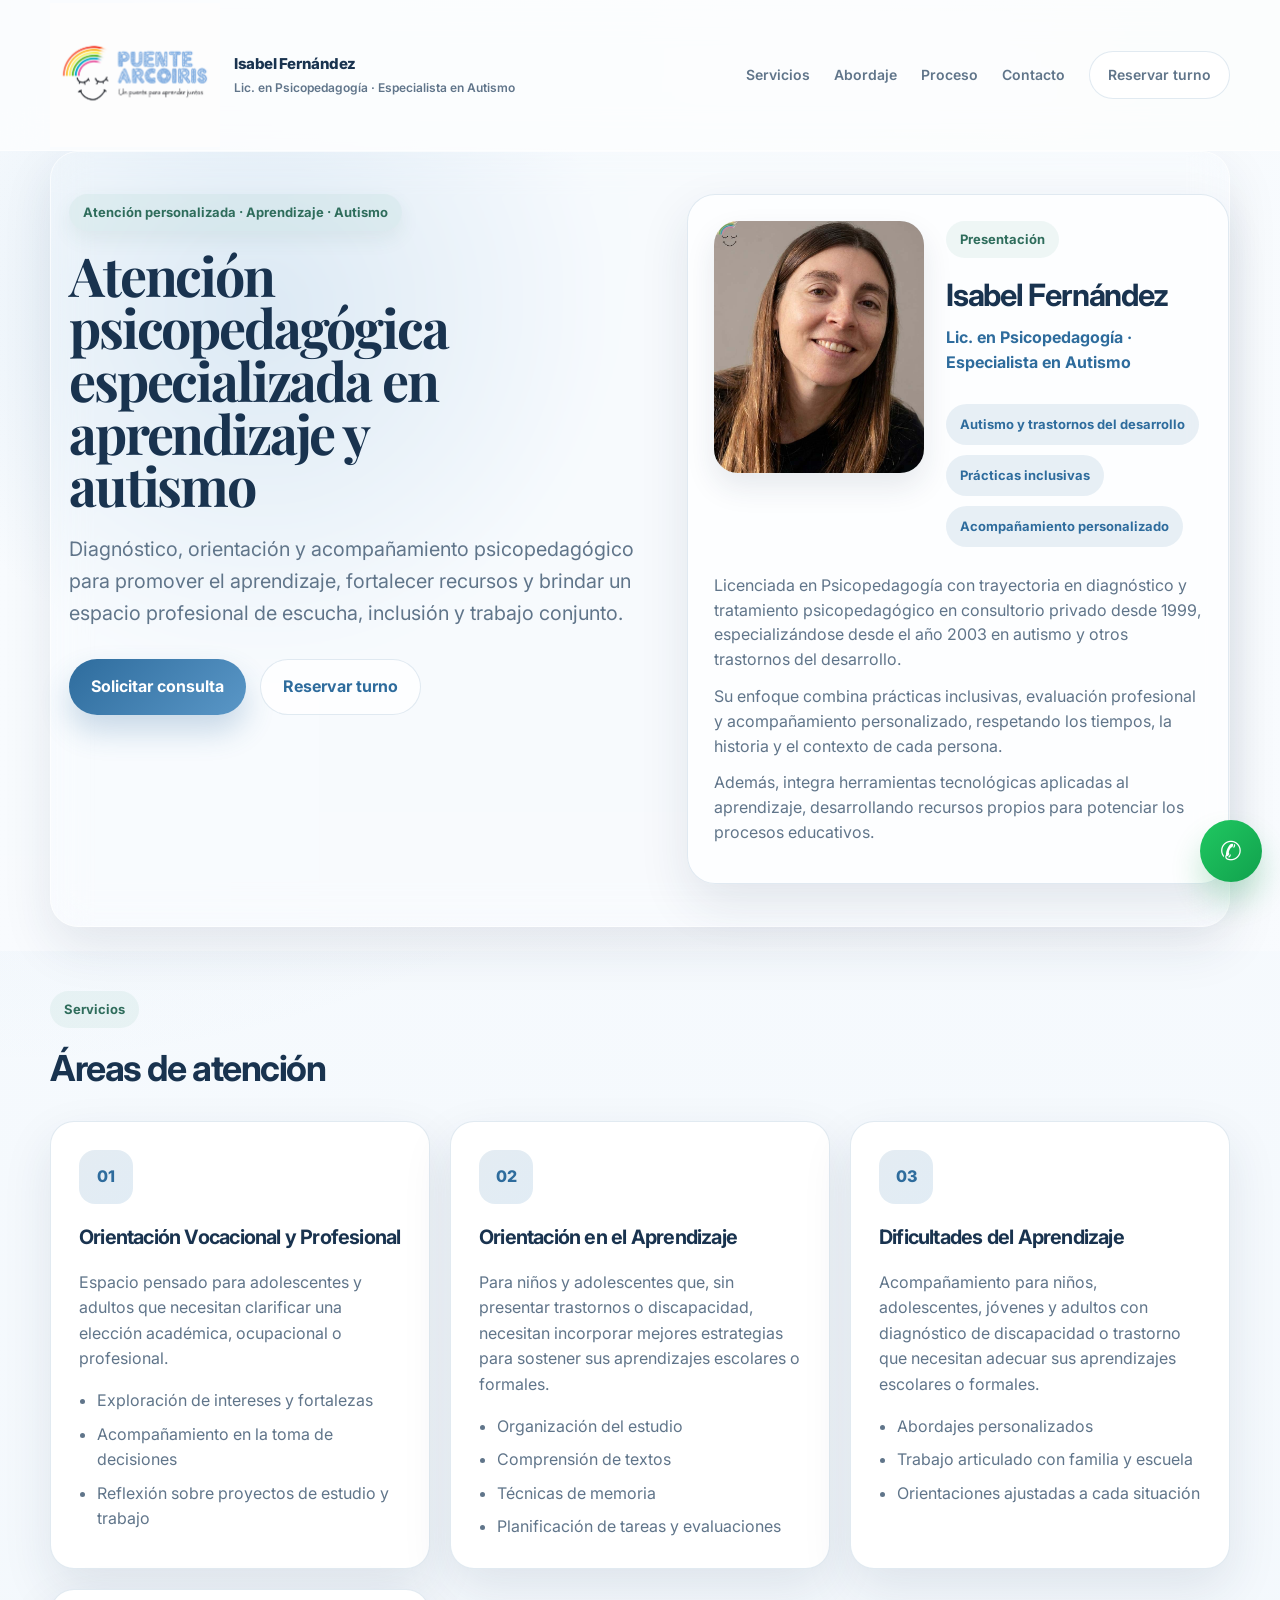
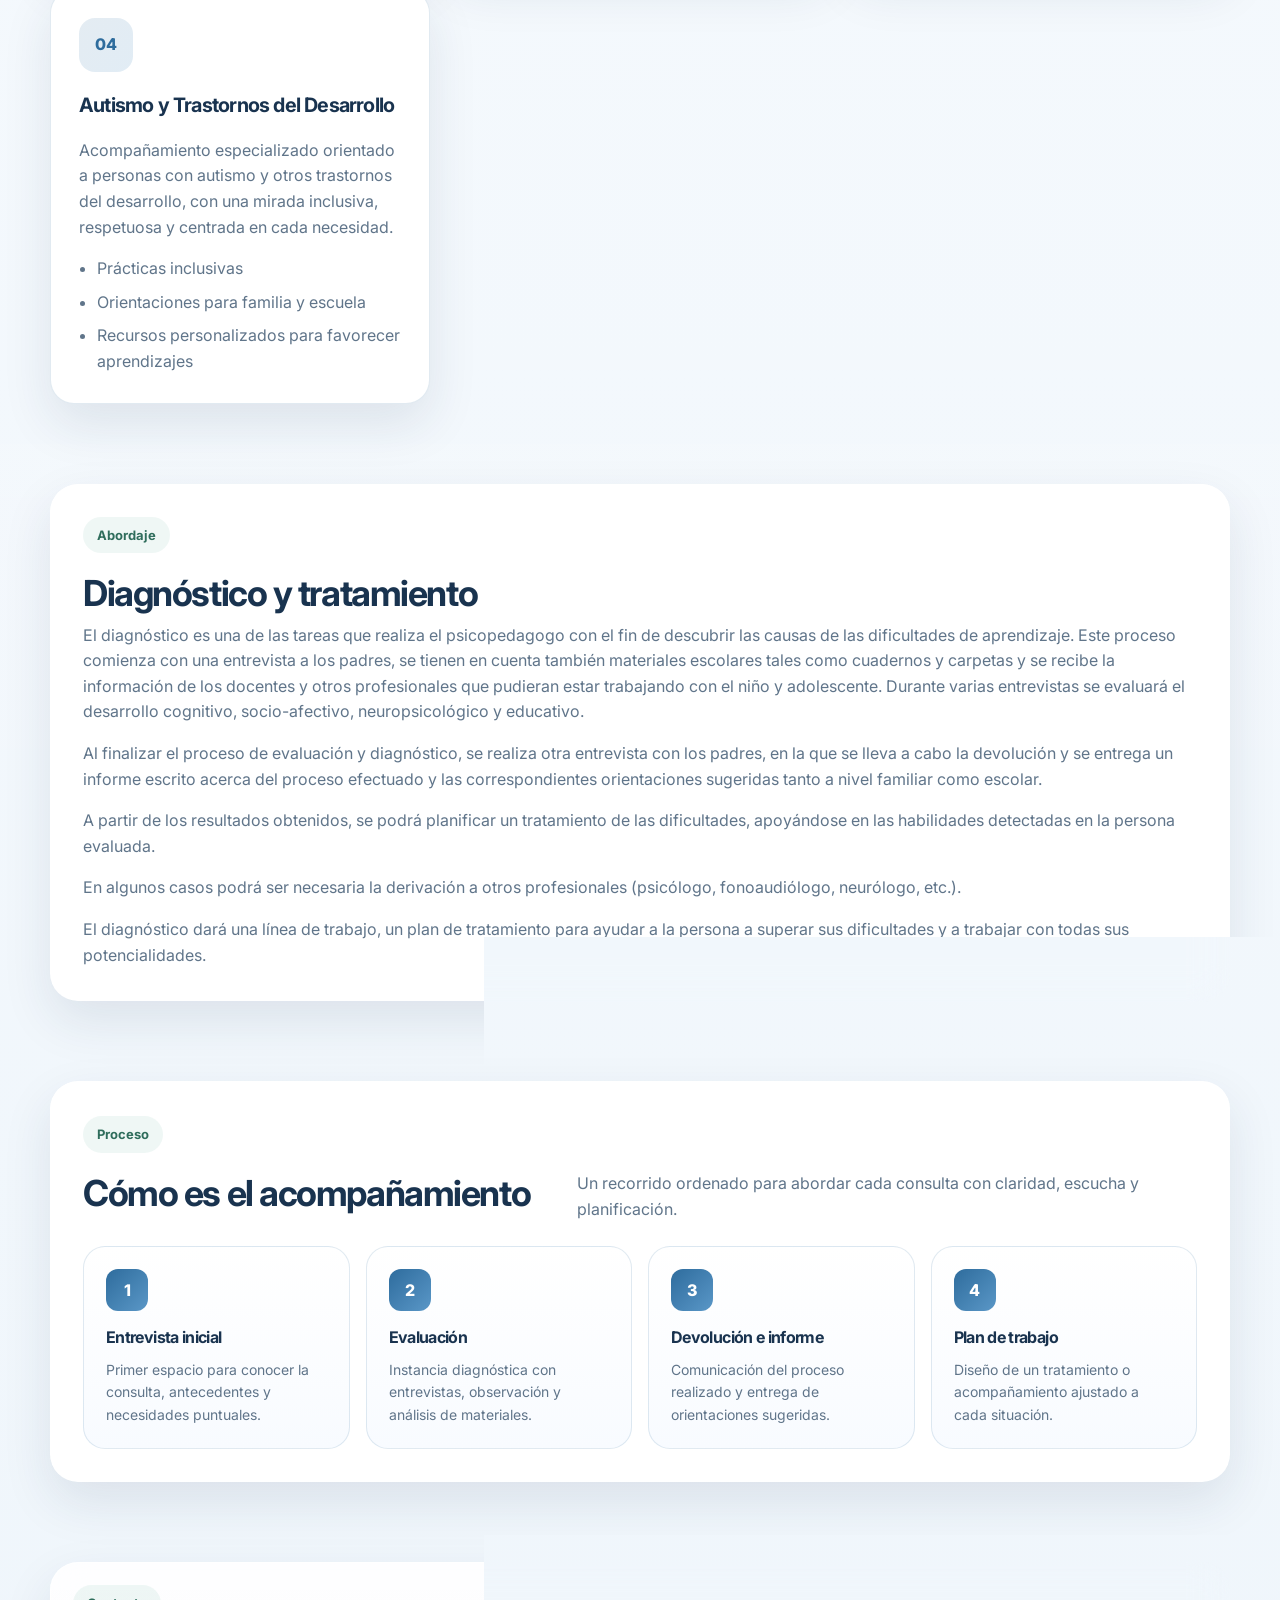
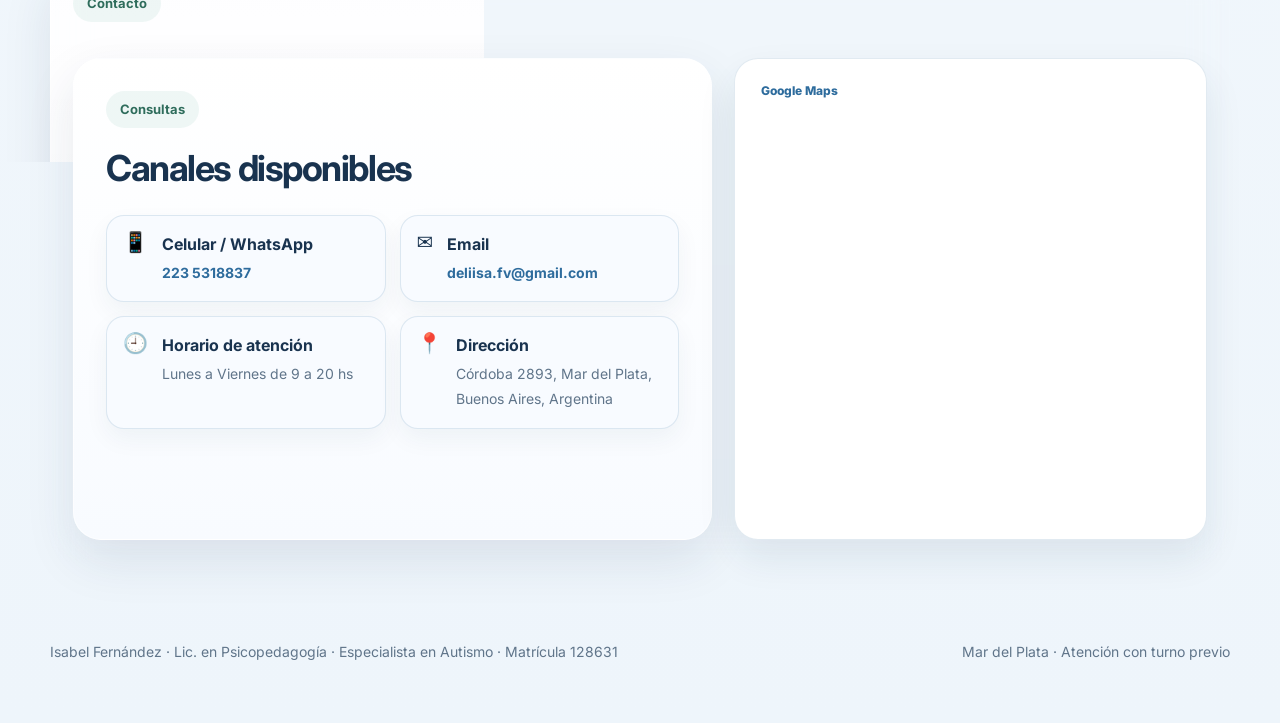
==== commit 59c38aac: "Add files via upload" ====
--- a/index.html
+++ b/index.html
@@ -1,50 +1,59 @@
-<!DOCTYPE html>
-<html lang="es">
 <!DOCTYPE html>
 <html lang="es">
 <head>
   <meta charset="UTF-8" />
   <meta name="viewport" content="width=device-width, initial-scale=1.0" />
 
-  <title>Delia Isabel Fernandez | Lic. en Psicopedagogía en Mar del Plata</title>
-
-  <meta name="description" content="Orientación vocacional, orientación en el aprendizaje y acompañamiento en dificultades del aprendizaje en Mar del Plata. Atención con turno previo." />
+  <title>Isabel Fernández | Psicopedagogía y Autismo en Mar del Plata</title>
+
+  <meta name="description" content="Isabel Fernández, Lic. en Psicopedagogía en Mar del Plata. Especialista en autismo, trastornos del desarrollo, orientación vocacional y dificultades del aprendizaje. Atención con turno previo." />
   <meta name="robots" content="index,follow" />
-  <meta name="author" content="Delia Isabel Fernandez" />
+  <meta name="author" content="Isabel Fernández" />
   <meta name="theme-color" content="#2e6c9d" />
 
-  <!-- Canonical -->
   <link rel="canonical" href="https://faku03.github.io/puentearcoiris/" />
 
-  <!-- Favicon -->
   <link rel="icon" type="image/jpeg" href="favicon.jpg" />
   <link rel="apple-touch-icon" href="favicon.jpg" />
 
-  <!-- 🔥 OPEN GRAPH (WhatsApp, Facebook, etc) -->
   <meta property="og:type" content="website" />
   <meta property="og:locale" content="es_AR" />
-  <meta property="og:title" content="Delia Isabel Fernandez | Lic. en Psicopedagogía" />
-  <meta property="og:description" content="Orientación vocacional, orientación en el aprendizaje y acompañamiento en dificultades del aprendizaje en Mar del Plata." />
+  <meta property="og:title" content="Isabel Fernández | Psicopedagogía y Autismo" />
+  <meta property="og:description" content="Especialista en autismo, trastornos del desarrollo, orientación vocacional y dificultades del aprendizaje en Mar del Plata." />
   <meta property="og:url" content="https://faku03.github.io/puentearcoiris/" />
-
-  <!-- ⚠️ CLAVE: URL COMPLETA -->
   <meta property="og:image" content="https://faku03.github.io/puentearcoiris/og-whatsapp-delia.png" />
-  <meta property="og:image:alt" content="Delia Isabel Fernandez, Lic. en Psicopedagogía" />
-
-  <meta property="og:site_name" content="Delia Isabel Fernandez" />
-
-  <!-- Twitter -->
+  <meta property="og:image:alt" content="Isabel Fernández, Lic. en Psicopedagogía y especialista en Autismo" />
+  <meta property="og:site_name" content="Isabel Fernández" />
+
   <meta name="twitter:card" content="summary_large_image" />
-  <meta name="twitter:title" content="Delia Isabel Fernandez | Lic. en Psicopedagogía" />
-  <meta name="twitter:description" content="Orientación vocacional y acompañamiento en el aprendizaje." />
+  <meta name="twitter:title" content="Isabel Fernández | Psicopedagogía y Autismo" />
+  <meta name="twitter:description" content="Especialista en autismo, trastornos del desarrollo y acompañamiento en el aprendizaje." />
   <meta name="twitter:image" content="https://faku03.github.io/puentearcoiris/og-whatsapp-delia.png" />
 
-  <!-- Fonts -->
-  <link rel="preconnect" href="https://fonts.googleapis.com">
-  <link rel="preconnect" href="https://fonts.gstatic.com" crossorigin>
-  <link href="https://fonts.googleapis.com/css2?family=Inter:wght@400;500;600;700;800&family=Playfair+Display:wght@600;700&display=swap" rel="stylesheet">
+  <link rel="preconnect" href="https://fonts.googleapis.com" />
+  <link rel="preconnect" href="https://fonts.gstatic.com" crossorigin />
+  <link href="https://fonts.googleapis.com/css2?family=Inter:wght@400;500;600;700;800&family=Playfair+Display:wght@600;700&display=swap" rel="stylesheet" />
 
   <link rel="stylesheet" href="style.css" />
+
+  <script type="application/ld+json">
+  {
+    "@context": "https://schema.org",
+    "@type": "Person",
+    "name": "Isabel Fernández",
+    "jobTitle": "Lic. en Psicopedagogía · Especialista en Autismo",
+    "description": "Diagnóstico y tratamiento psicopedagógico, especialización en autismo, trastornos del desarrollo, orientación vocacional y dificultades del aprendizaje.",
+    "email": "mailto:deliisa.fv@gmail.com",
+    "telephone": "+54 223 531-8837",
+    "address": {
+      "@type": "PostalAddress",
+      "streetAddress": "Córdoba 2893",
+      "addressLocality": "Mar del Plata",
+      "addressRegion": "Buenos Aires",
+      "addressCountry": "AR"
+    }
+  }
+  </script>
 </head>
 <body>
   <header class="topbar">
@@ -52,8 +61,8 @@
       <a href="#inicio" class="brand">
         <img class="brand__logo" src="logo-puente-arcoiris.png" alt="Logo Puente Arcoiris" />
         <span class="brand__text">
-          <strong>Delia Isabel Fernandez</strong>
-          <small>Lic. en Psicopedagogía · Matrícula 128631</small>
+          <strong>Isabel Fernández</strong>
+          <small>Lic. en Psicopedagogía · Especialista en Autismo</small>
         </span>
       </a>
 
@@ -83,36 +92,44 @@
       <div class="hero__overlay"></div>
       <div class="container">
         <div class="hero__content hero__content--full reveal">
-          <span class="eyebrow">Atención personalizada para niños, adolescentes y adultos</span>
-          <h1>Atención personalizada para niños, adolescentes y adultos</h1>
-          <p class="lead">
-            Diagnóstico, orientación y acompañamiento psicopedagógico para promover el aprendizaje,
-            fortalecer recursos y brindar un espacio profesional de escucha y trabajo conjunto.
-          </p>
-
-          <div class="hero__actions">
-            <a class="btn" href="#contacto">Solicitar consulta</a>
-            <a class="btn-outline" id="turnos" href="https://wa.me/542235318837?text=Hola%2C%20quisiera%20consultar%20por%20un%20turno." target="_blank" rel="noopener noreferrer">Reservar turno</a>
-          </div>
-
-          <div class="hero__quick">
-            <div class="quick-item">
-              <span>WhatsApp / Teléfono</span>
-              <strong><a href="https://wa.me/542235318837?text=Hola%2C%20quisiera%20hacer%20una%20consulta." target="_blank" rel="noopener noreferrer">223 5318837</a></strong>
+          <div class="hero__main">
+            <span class="eyebrow">Atención personalizada · Aprendizaje · Autismo</span>
+            <h1>Atención psicopedagógica especializada en aprendizaje y autismo</h1>
+            <p class="lead">
+              Diagnóstico, orientación y acompañamiento psicopedagógico para promover el aprendizaje,
+              fortalecer recursos y brindar un espacio profesional de escucha, inclusión y trabajo conjunto.
+            </p>
+
+            <div class="hero__actions">
+              <a class="btn" href="#contacto">Solicitar consulta</a>
+              <a class="btn-outline" id="turnos" href="https://wa.me/542235318837?text=Hola%2C%20quisiera%20consultar%20por%20un%20turno." target="_blank" rel="noopener noreferrer">Reservar turno</a>
             </div>
-            <div class="quick-item">
-              <span>Email</span>
-              <strong><a href="mailto:deliisa.fv@gmail.com">deliisa.fv@gmail.com</a></strong>
+          </div>
+
+          <aside class="hero__presentation">
+            <div class="hero__presentation-layout">
+              <div class="hero__presentation-photo">
+                <img src="foto-delia.jpeg" alt="Isabel Fernández" />
+              </div>
+
+              <div class="hero__presentation-content">
+                <span class="section-kicker">Presentación</span>
+                <h2>Isabel Fernández</h2>
+                <p class="profile-panel__subtitle">Lic. en Psicopedagogía · Especialista en Autismo</p>
+                <div class="badges">
+                  <span class="badge">Autismo y trastornos del desarrollo</span>
+                  <span class="badge">Prácticas inclusivas</span>
+                  <span class="badge">Acompañamiento personalizado</span>
+                </div>
+              </div>
+
+              <div class="hero__presentation-text">
+                <p>Licenciada en Psicopedagogía con trayectoria en diagnóstico y tratamiento psicopedagógico en consultorio privado desde 1999, especializándose desde el año 2003 en autismo y otros trastornos del desarrollo.</p>
+                <p>Su enfoque combina prácticas inclusivas, evaluación profesional y acompañamiento personalizado, respetando los tiempos, la historia y el contexto de cada persona.</p>
+                <p>Además, integra herramientas tecnológicas aplicadas al aprendizaje, desarrollando recursos propios para potenciar los procesos educativos.</p>
+              </div>
             </div>
-            <div class="quick-item">
-              <span>Horario de atención</span>
-              <strong>Lunes a Viernes de 9 a 20 hs</strong>
-            </div>
-            <div class="quick-item">
-              <span>Ubicación</span>
-              <strong>Córdoba 2893, Mar del Plata</strong>
-            </div>
-          </div>
+          </aside>
         </div>
       </div>
     </section>
@@ -158,6 +175,17 @@
               <li>Abordajes personalizados</li>
               <li>Trabajo articulado con familia y escuela</li>
               <li>Orientaciones ajustadas a cada situación</li>
+            </ul>
+          </article>
+
+          <article class="card reveal">
+            <div class="card__icon">04</div>
+            <h3>Autismo y Trastornos del Desarrollo</h3>
+            <p>Acompañamiento especializado orientado a personas con autismo y otros trastornos del desarrollo, con una mirada inclusiva, respetuosa y centrada en cada necesidad.</p>
+            <ul>
+              <li>Prácticas inclusivas</li>
+              <li>Orientaciones para familia y escuela</li>
+              <li>Recursos personalizados para favorecer aprendizajes</li>
             </ul>
           </article>
         </div>
@@ -197,45 +225,11 @@
       </div>
     </section>
 
-    <section class="section section--soft">
-      <div class="container about-note-grid">
-        <article class="profile-panel reveal">
-          <div class="profile-panel__photo">
-            <img src="foto-delia.jpg" alt="Foto de Delia Isabel Fernandez" />
-          </div>
-
-          <div class="profile-panel__content">
-            <span class="section-kicker">Presentación</span>
-            <h2>Delia Isabel Fernandez</h2>
-            <p class="profile-panel__subtitle">Lic. en Psicopedagogía</p>
-            <p>Licenciada en Psicopedagogía dedicada a la orientación, evaluación y acompañamiento de procesos de aprendizaje con una propuesta profesional, cálida y ordenada.</p>
-            <p>Mi trabajo se orienta a acompañar a cada persona desde sus posibilidades, respetando sus tiempos, su historia y el contexto en el que aprende.</p>
-            <div class="badges">
-              <span class="badge">Orientación vocacional</span>
-              <span class="badge">Técnicas de estudio</span>
-              <span class="badge">Dificultades del aprendizaje</span>
-            </div>
-          </div>
-        </article>
-
-        <aside class="note reveal">
-          <strong>Importante</strong>
-          <p>Contacte previamente para obtener el turno según disponibilidad y necesidades.</p>
-          <div class="mini-list">
-            <div><span>Atención</span><strong>Lunes a Viernes de 9 a 20 hs</strong></div>
-            <div><span>Dirección</span><strong>Córdoba 2893, Mar del Plata</strong></div>
-            <div><span>Canales de contacto</span><strong>WhatsApp, email y contacto directo</strong></div>
-          </div>
-        </aside>
-      </div>
-    </section>
-
     <section id="contacto" class="section">
       <div class="container contact-wrap reveal">
         <div class="section-head">
           <div>
             <span class="section-kicker">Contacto</span>
-            <h2>Canales disponibles y ubicación</h2>
           </div>
         </div>
 
@@ -258,25 +252,11 @@
         </div>
       </div>
     </section>
-
-    <section class="section">
-      <div class="container cta reveal">
-        <div>
-          <span class="section-kicker">Próximo paso</span>
-          <h2>Reservá tu consulta</h2>
-        </div>
-
-        <div class="cta__actions">
-          <a class="btn" href="https://wa.me/542235318837?text=Hola%2C%20quisiera%20consultar%20por%20un%20turno." target="_blank" rel="noopener noreferrer">Consultar por WhatsApp</a>
-          <a class="btn-outline" href="#contacto">Ver contacto</a>
-        </div>
-      </div>
-    </section>
   </main>
 
   <footer class="footer">
     <div class="container footer__inner">
-      <p>Delia Isabel Fernandez · Lic. en Psicopedagogía · Matrícula 128631</p>
+      <p>Isabel Fernández · Lic. en Psicopedagogía · Especialista en Autismo · Matrícula 128631</p>
       <p>Mar del Plata · Atención con turno previo</p>
     </div>
   </footer>
--- a/style.css
+++ b/style.css
@@ -32,7 +32,8 @@
   border-bottom: 1px solid rgba(255, 255, 255, 0.55);
 }
 .topbar__inner {
-  min-height: 88px; display: flex; align-items: center; justify-content: space-between; gap: 18px;
+  min-height: 70px; display: flex; align-items: center; justify-content: space-between; gap: 18px;
+  padding-block: 4px;
 }
 .brand { display: flex; align-items: center; gap: 14px; min-width: 0; }
 .brand__logo { width: 210px; max-width: 42vw; height: auto; object-fit: contain; flex: 0 0 auto; }
@@ -318,3 +319,243 @@
     border-radius: 22px;
   }
 }
+
+
+/* === Ajustes finales (layout hero con presentación a la derecha + spacing) === */
+.topbar__inner {
+  min-height: 66px;
+  padding-block: 3px;
+}
+
+.brand__logo {
+  width: 170px;
+  max-width: 34vw;
+}
+
+/* Hero layout con 2 columnas */
+.hero--full { min-height: auto; }
+
+.hero__content--full {
+  display: grid;
+  grid-template-columns: minmax(0, 1fr) minmax(360px, 0.9fr);
+  gap: 34px;
+  align-items: start;
+  min-height: auto;
+  padding-top: 42px;
+  padding-bottom: 42px;
+}
+
+.hero__main {
+  max-width: 660px;
+  padding-left: 18px;
+}
+
+.hero__content--full h1 {
+  font-size: clamp(2.7rem, 4.2vw, 4.25rem);
+  line-height: 0.98;
+  max-width: 11ch;
+}
+
+/* Card de presentación en hero */
+.hero__presentation {
+  background: rgba(255, 255, 255, 0.82);
+  border: 1px solid rgba(46, 108, 157, 0.14);
+  border-radius: 28px;
+  padding: 26px;
+  box-shadow: 0 20px 50px rgba(25, 51, 79, 0.10);
+  backdrop-filter: blur(16px);
+  align-self: start;
+}
+
+.hero__presentation-layout {
+  display: grid;
+  grid-template-columns: minmax(170px, 210px) minmax(0, 1fr);
+  gap: 22px;
+  align-items: start;
+}
+
+.hero__presentation-photo {
+  border-radius: 24px;
+  overflow: hidden;
+  background: linear-gradient(180deg, rgba(46,108,157,.10), rgba(157,202,191,.12));
+  box-shadow: 0 14px 30px rgba(25, 51, 79, 0.10);
+  width: 100%;
+  max-width: 210px;
+}
+
+.hero__presentation-photo img {
+  width: 100%;
+  height: 100%;
+  display: block;
+  object-fit: cover;
+  aspect-ratio: 5 / 6;
+}
+
+.hero__presentation-content {
+  display: flex;
+  flex-direction: column;
+  align-items: flex-start;
+  justify-content: center;
+  min-height: 100%;
+}
+
+.hero__presentation-text {
+  grid-column: 1 / -1;
+  padding-top: 4px;
+}
+
+.hero__presentation h2 {
+  margin: 0;
+  font-size: clamp(1.75rem, 2.4vw, 2.45rem);
+  letter-spacing: -0.04em;
+}
+
+.hero__presentation .profile-panel__subtitle {
+  margin: 6px 0 16px;
+  color: #2e6c9d;
+  font-weight: 700;
+  font-size: 1rem;
+}
+
+.hero__presentation p {
+  color: #60758a;
+  margin: 0 0 12px;
+  line-height: 1.55;
+}
+
+.hero__presentation .badges { margin-top: 14px; }
+
+/* Bloque Importante dentro de contacto */
+.contact-important {
+  margin-top: 18px;
+  padding: 18px;
+  border-radius: 18px;
+  background: linear-gradient(135deg, rgba(46,108,157,0.08), rgba(157,202,191,0.14));
+  border: 1px solid rgba(46,108,157,0.14);
+}
+.contact-important strong {
+  display: block;
+  color: #19334f;
+  margin-bottom: 6px;
+}
+.contact-important p {
+  margin: 0 0 12px;
+  color: #60758a;
+}
+.contact-important span {
+  display: block;
+  color: #60758a;
+  font-size: 13px;
+  margin-bottom: 3px;
+}
+.contact-important b { color: #19334f; }
+
+/* Responsive */
+@media (max-width: 1080px) {
+  .hero__content--full {
+    grid-template-columns: 1fr;
+    gap: 24px;
+  }
+  .hero__main {
+    max-width: 100%;
+    padding-left: 10px;
+  }
+  .hero__content--full h1 { max-width: 100%; }
+  .hero__presentation {
+    max-width: 760px;
+  }
+}
+
+@media (max-width: 640px) {
+  .topbar__inner { min-height: 62px; }
+  .brand__logo { width: 140px; max-width: 48vw; }
+  .hero__content--full {
+    padding-top: 28px;
+    padding-bottom: 28px;
+  }
+  .hero__content--full h1 {
+    font-size: clamp(2.1rem, 10vw, 3.1rem);
+  }
+  .hero__main {
+    padding-left: 0;
+  }
+  .hero__presentation { padding: 22px; }
+  .hero__presentation h2 { font-size: 1.65rem; }
+  .hero__presentation-layout {
+    grid-template-columns: 1fr;
+    gap: 18px;
+  }
+  .hero__presentation-photo {
+    max-width: 240px;
+    margin-inline: auto;
+  }
+  .hero__presentation-content {
+    min-height: auto;
+  }
+}
+
+
+
+/* ===== Animaciones suaves premium ===== */
+
+/* Fade + slide inicial */
+.hero__main,
+.hero__presentation {
+  opacity: 0;
+  transform: translateY(30px);
+  animation: fadeUp 0.9s ease forwards;
+}
+
+.hero__presentation {
+  animation-delay: 0.2s;
+}
+
+@keyframes fadeUp {
+  to {
+    opacity: 1;
+    transform: translateY(0);
+  }
+}
+
+/* Hover suave en presentación */
+.hero__presentation {
+  transition: transform 0.35s ease, box-shadow 0.35s ease;
+}
+
+.hero__presentation:hover {
+  transform: translateY(-4px);
+  box-shadow: 0 28px 60px rgba(25, 51, 79, 0.14);
+}
+
+/* Efecto glass más premium */
+.hero__presentation {
+  backdrop-filter: blur(20px);
+  background: rgba(255, 255, 255, 0.75);
+}
+
+/* Fade sutil en fondo del hero */
+.hero__backdrop::after {
+  content: "";
+  position: absolute;
+  inset: 0;
+  background: linear-gradient(
+    90deg,
+    rgba(248, 251, 254, 0.95) 0%,
+    rgba(248, 251, 254, 0.6) 40%,
+    rgba(248, 251, 254, 0.85) 100%
+  );
+}
+
+/* Botones con micro interacción */
+.btn,
+.btn-outline {
+  transition: all 0.25s ease;
+}
+
+.btn:hover {
+  transform: translateY(-2px) scale(1.02);
+}
+
+.btn-outline:hover {
+  transform: translateY(-2px);
+}
